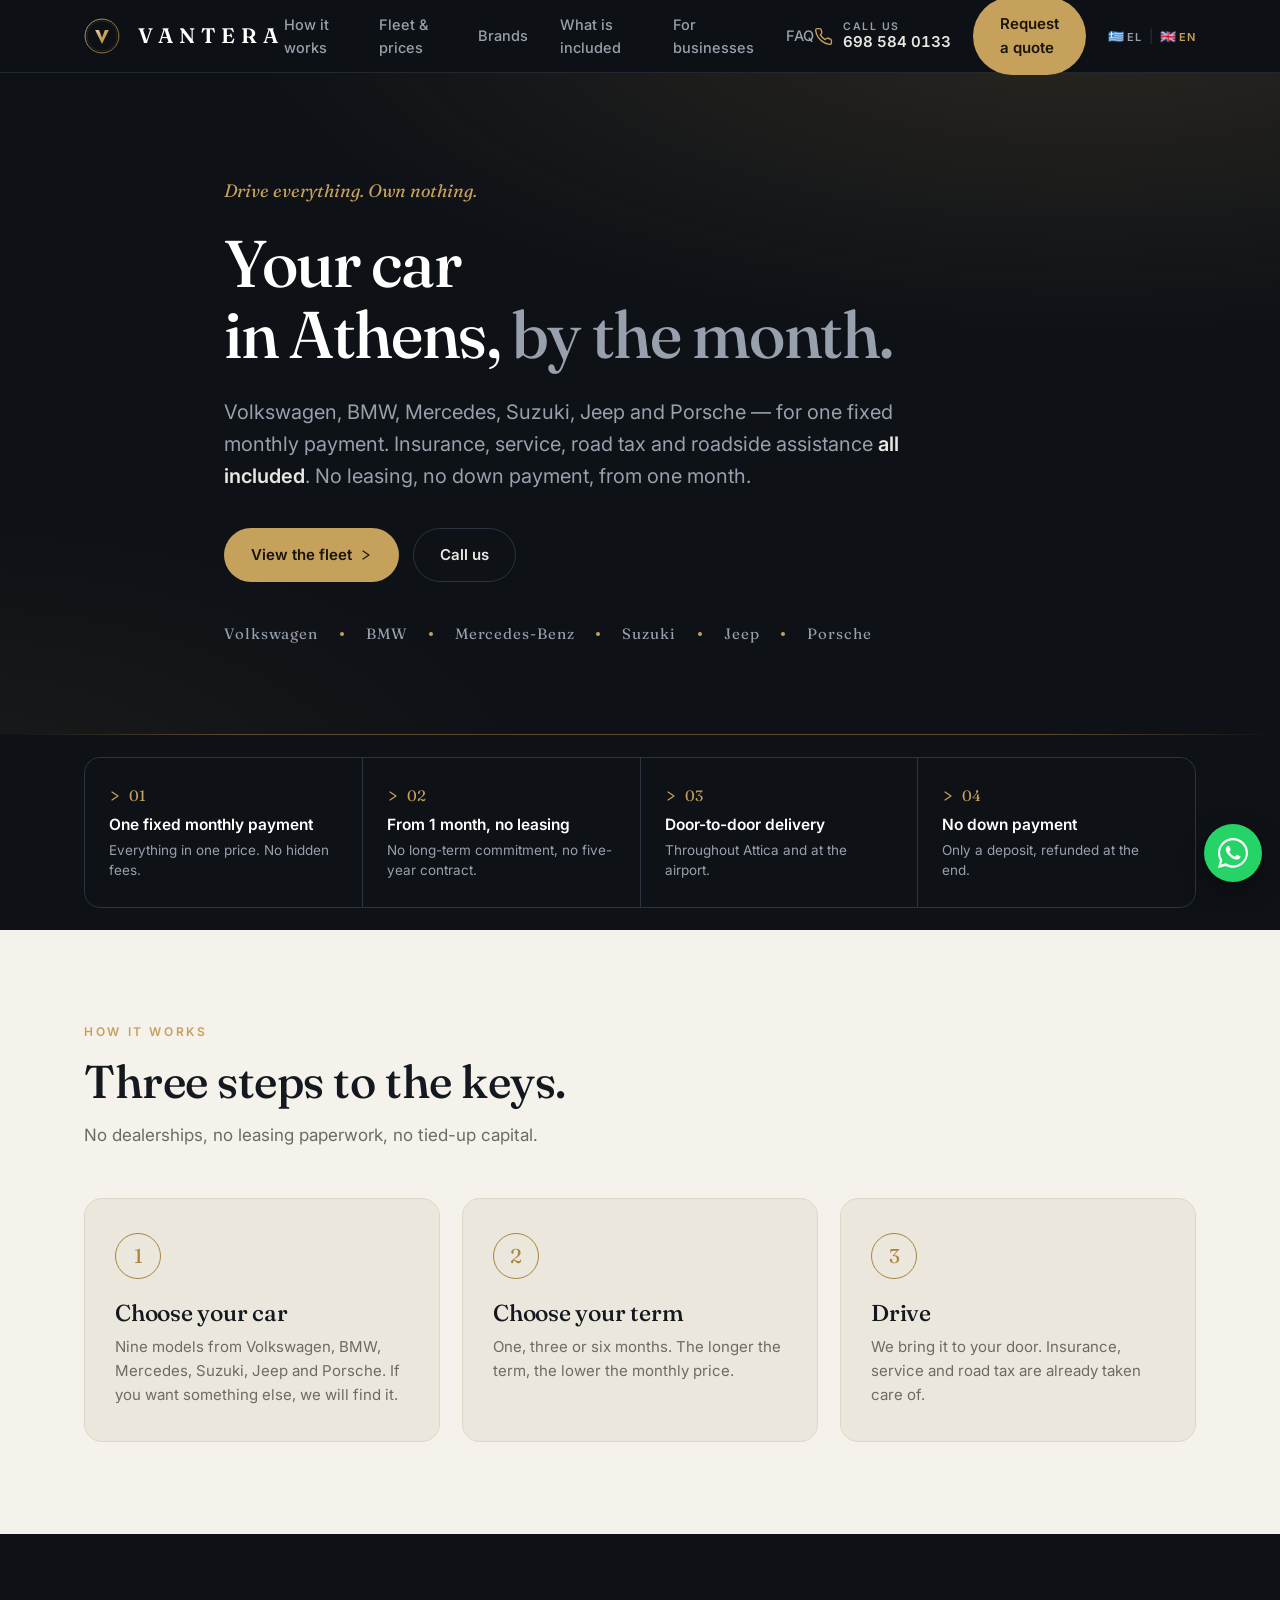
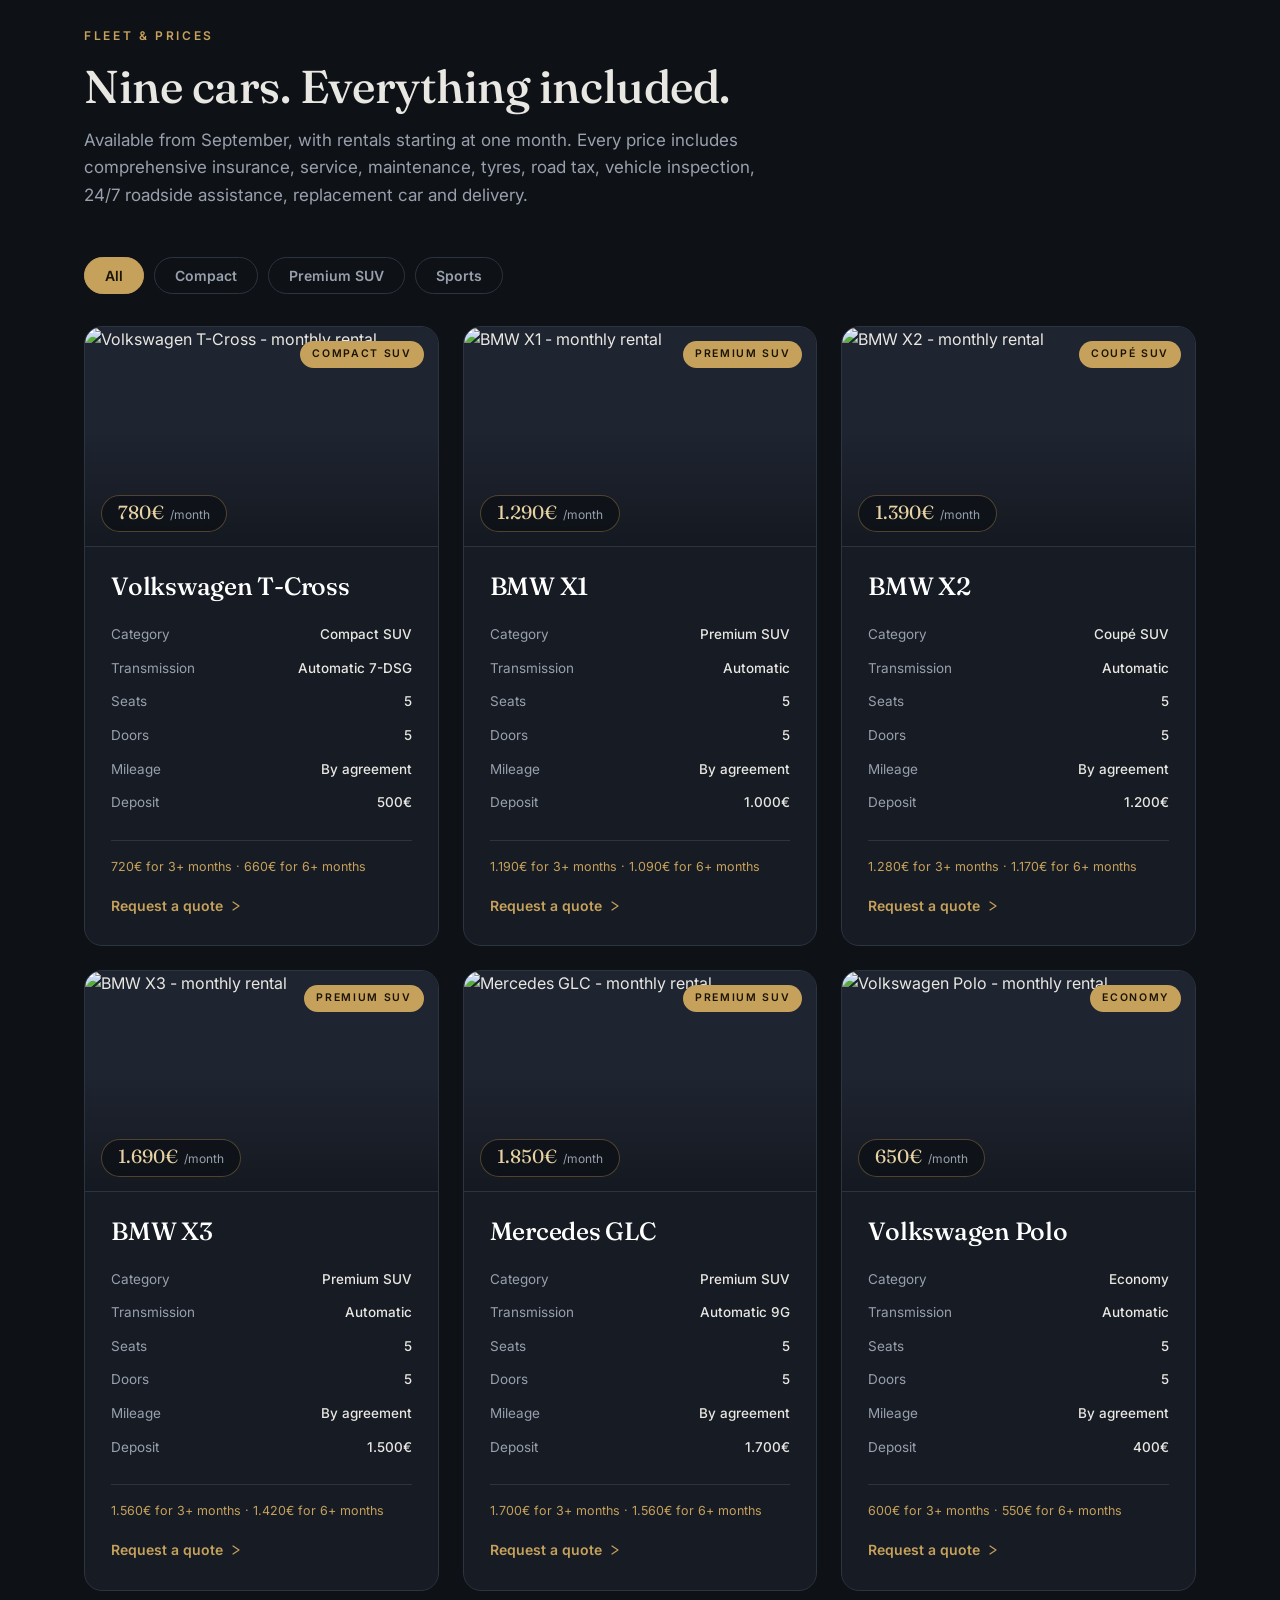
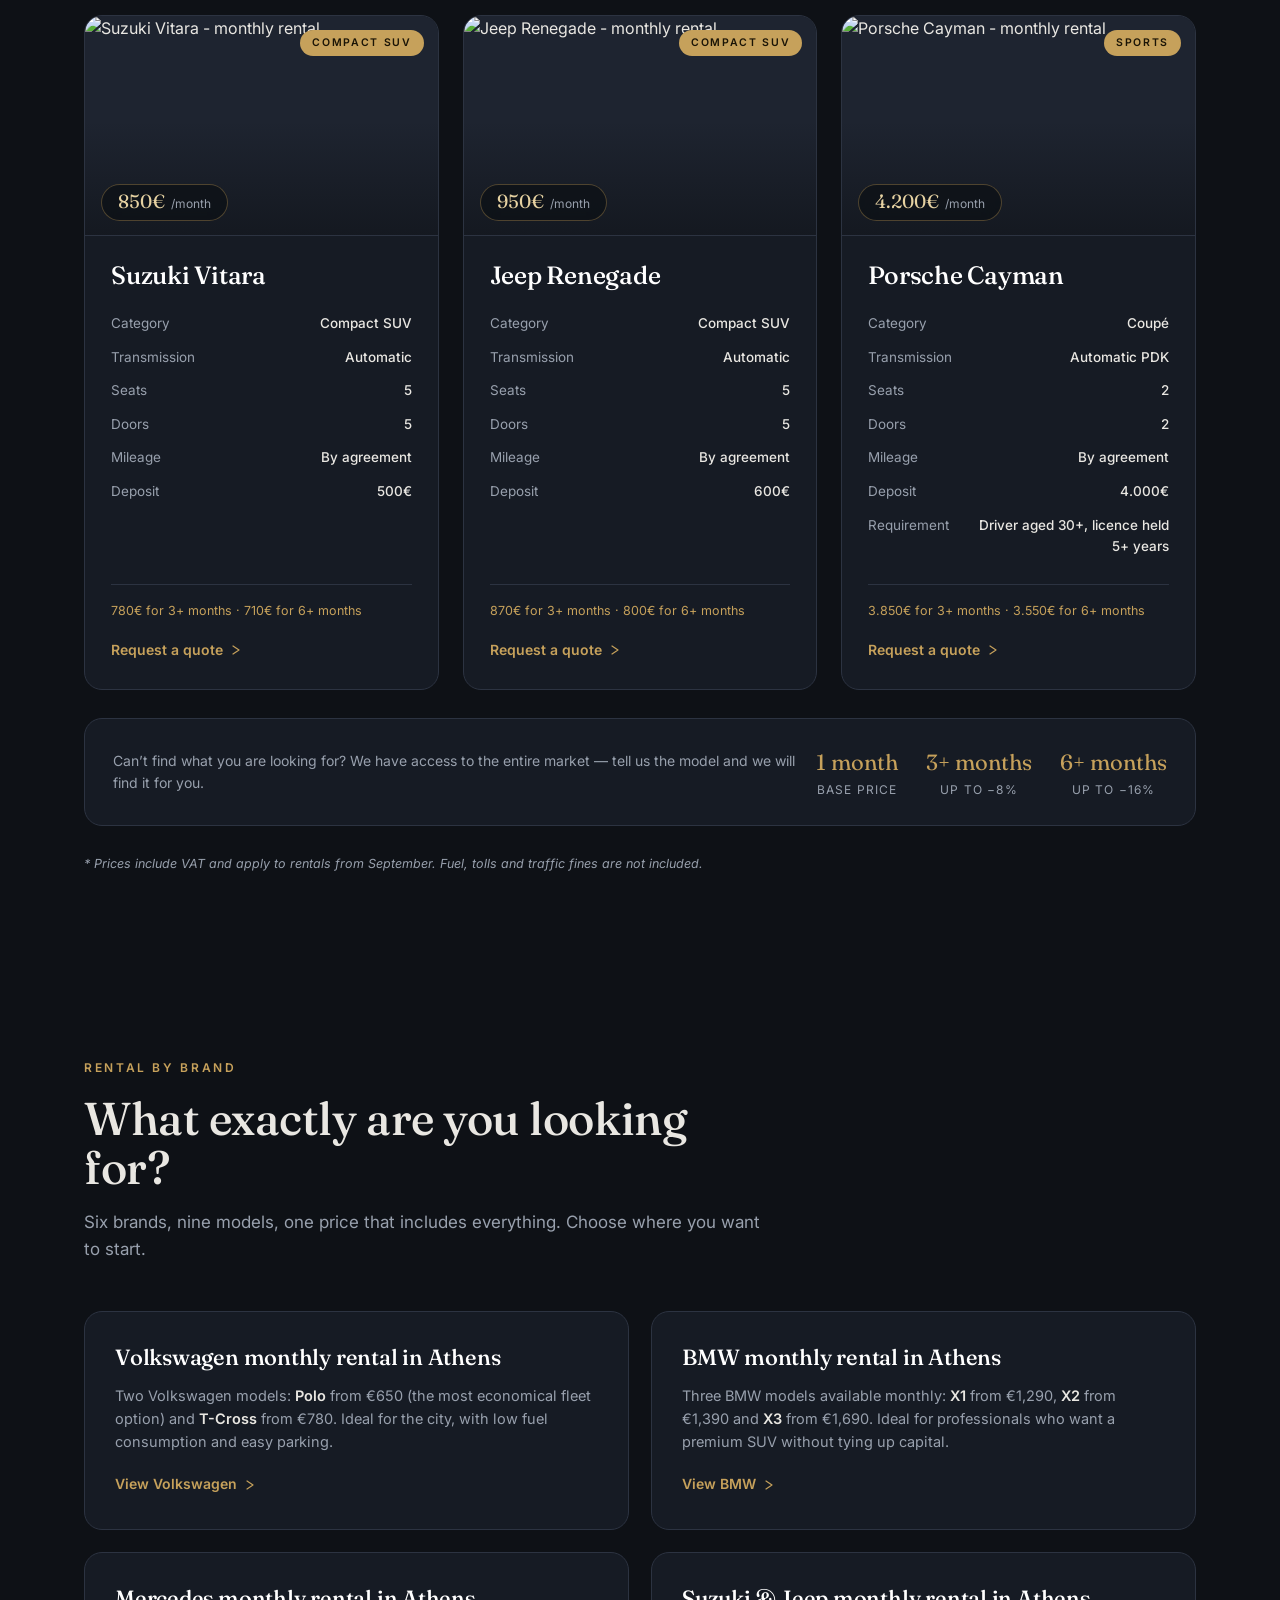
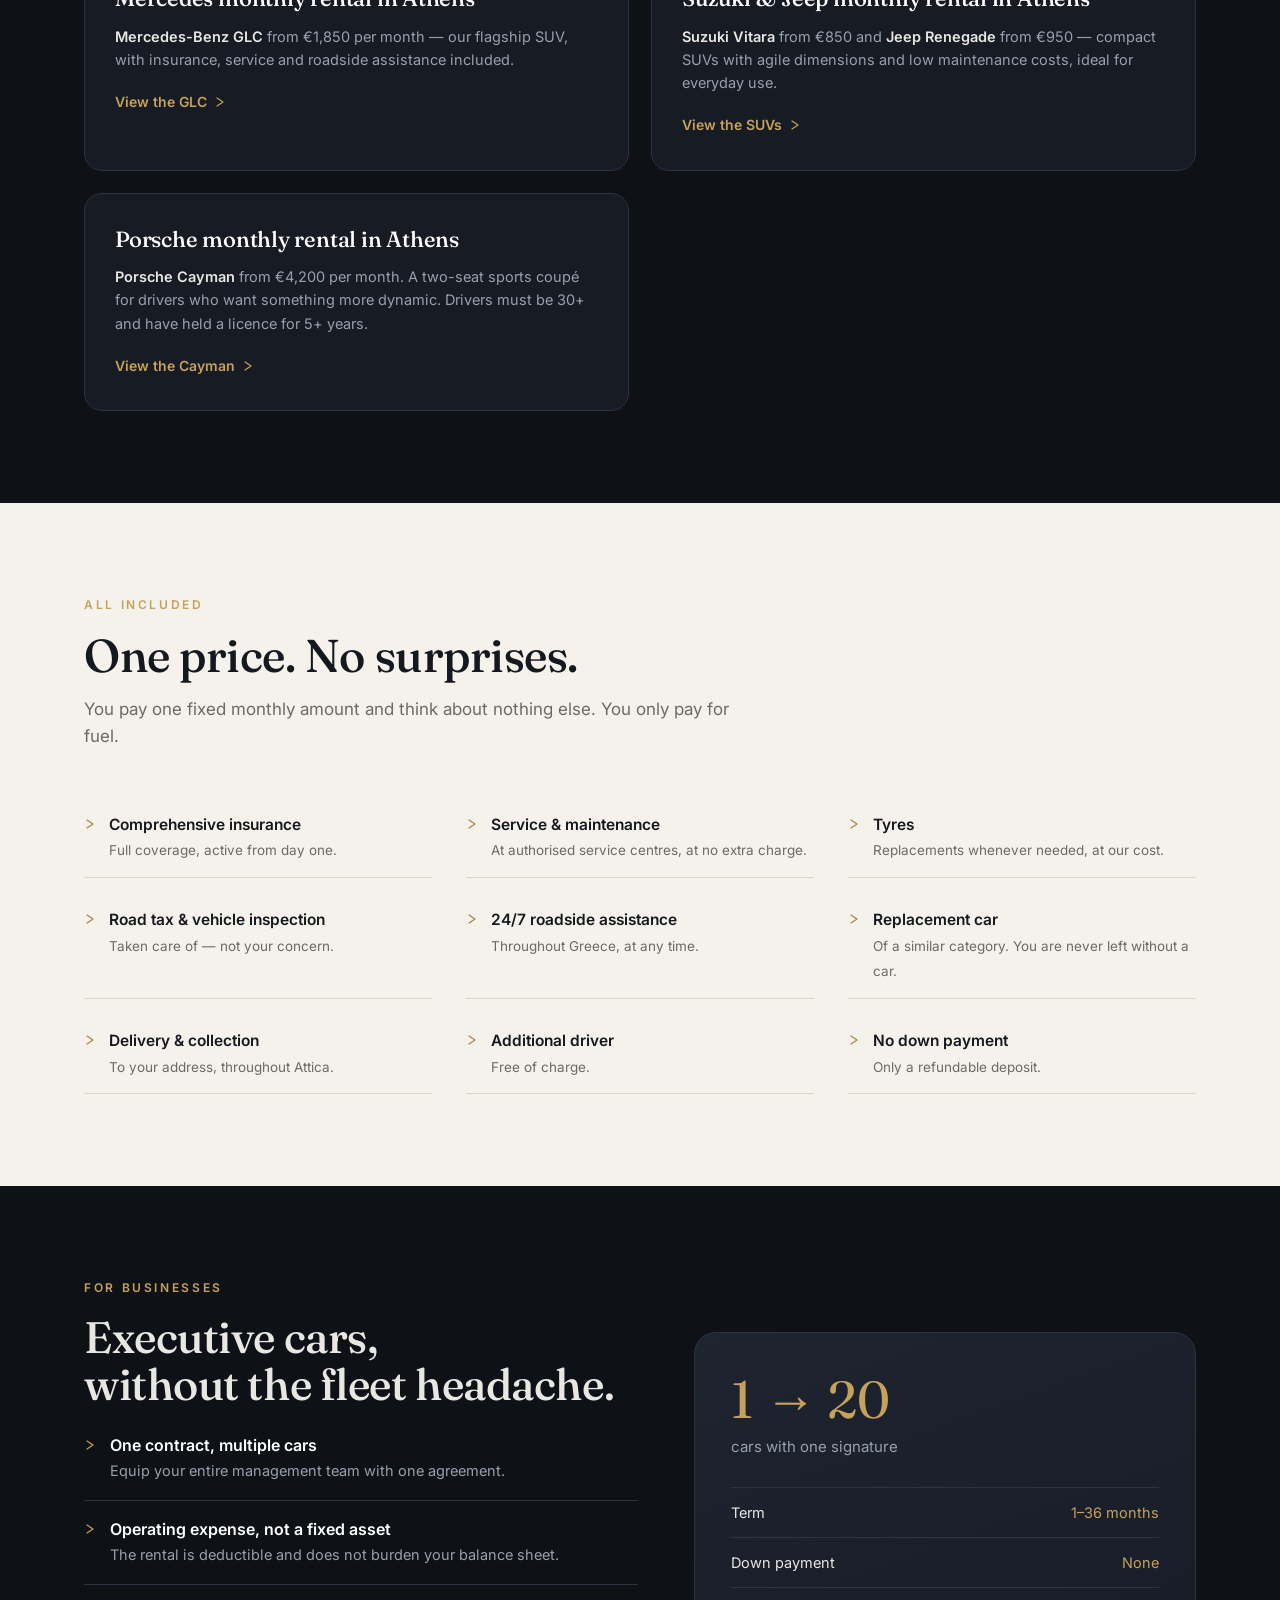
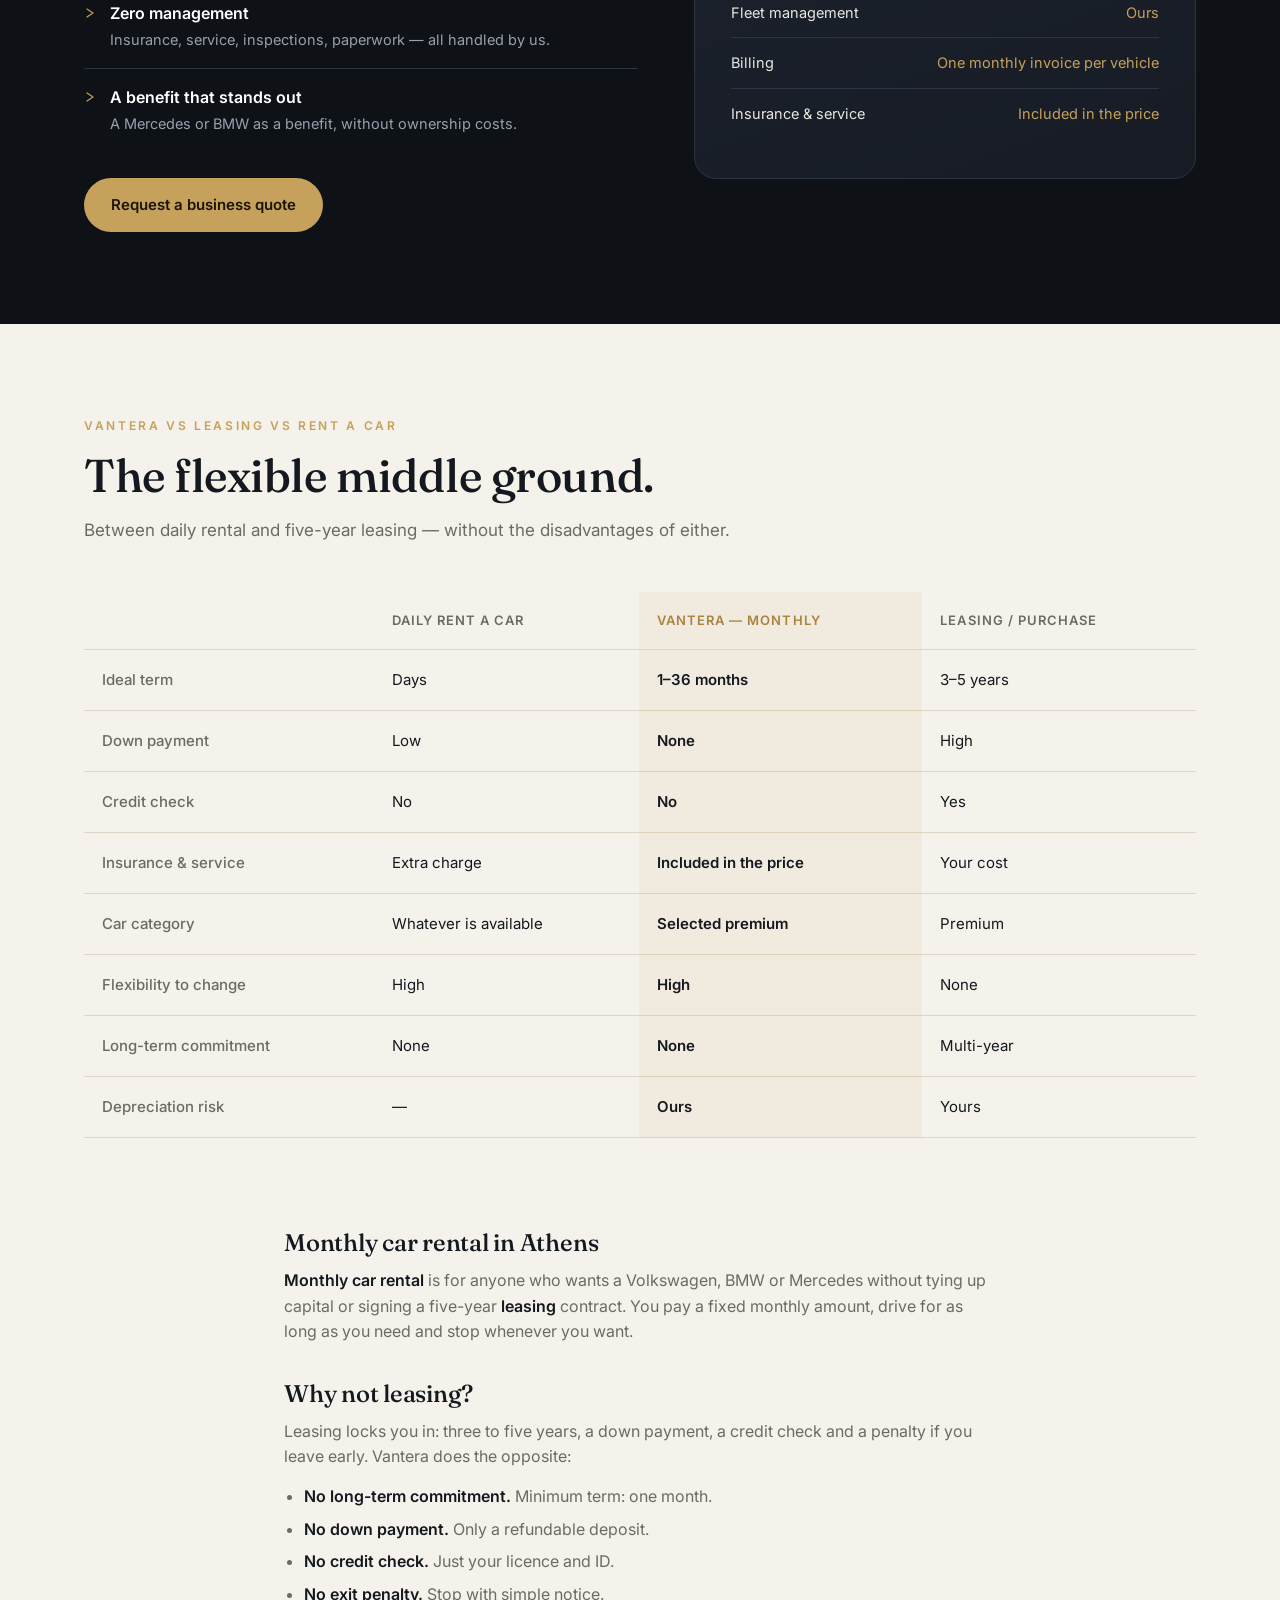
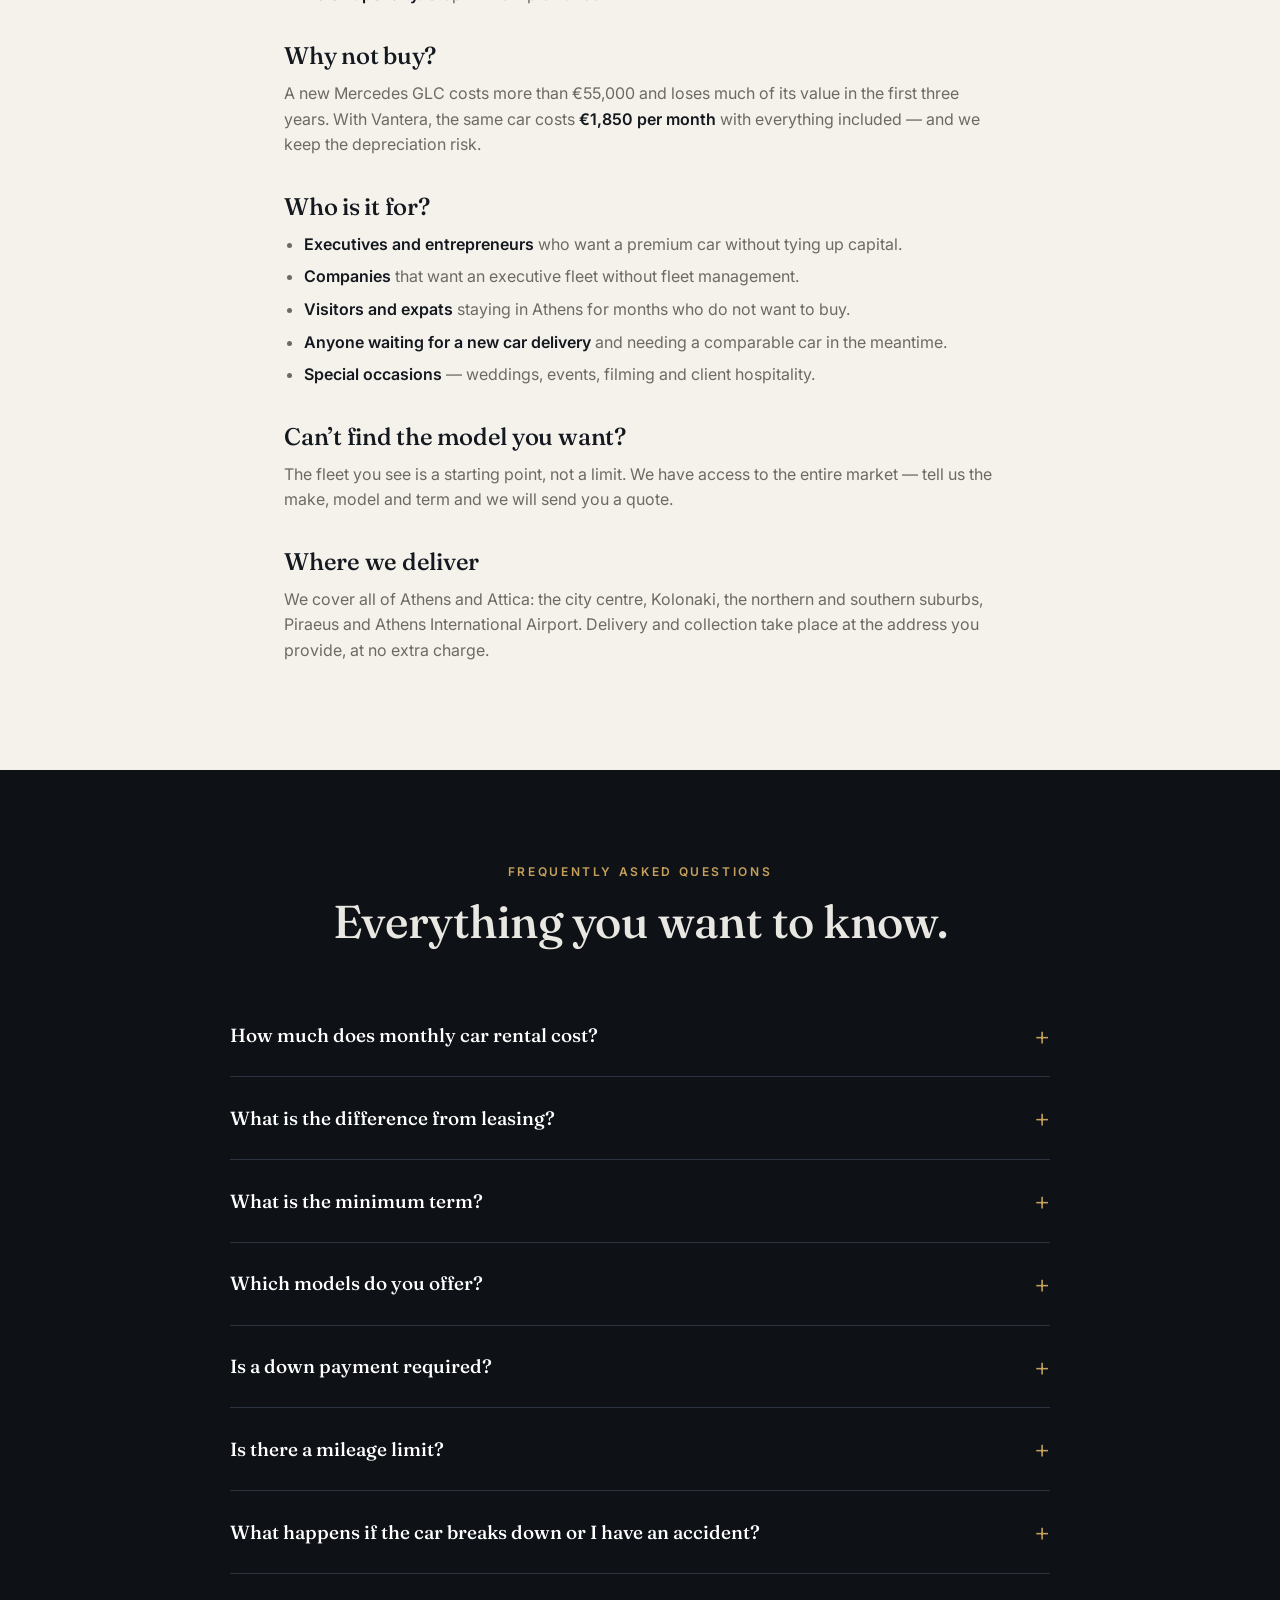
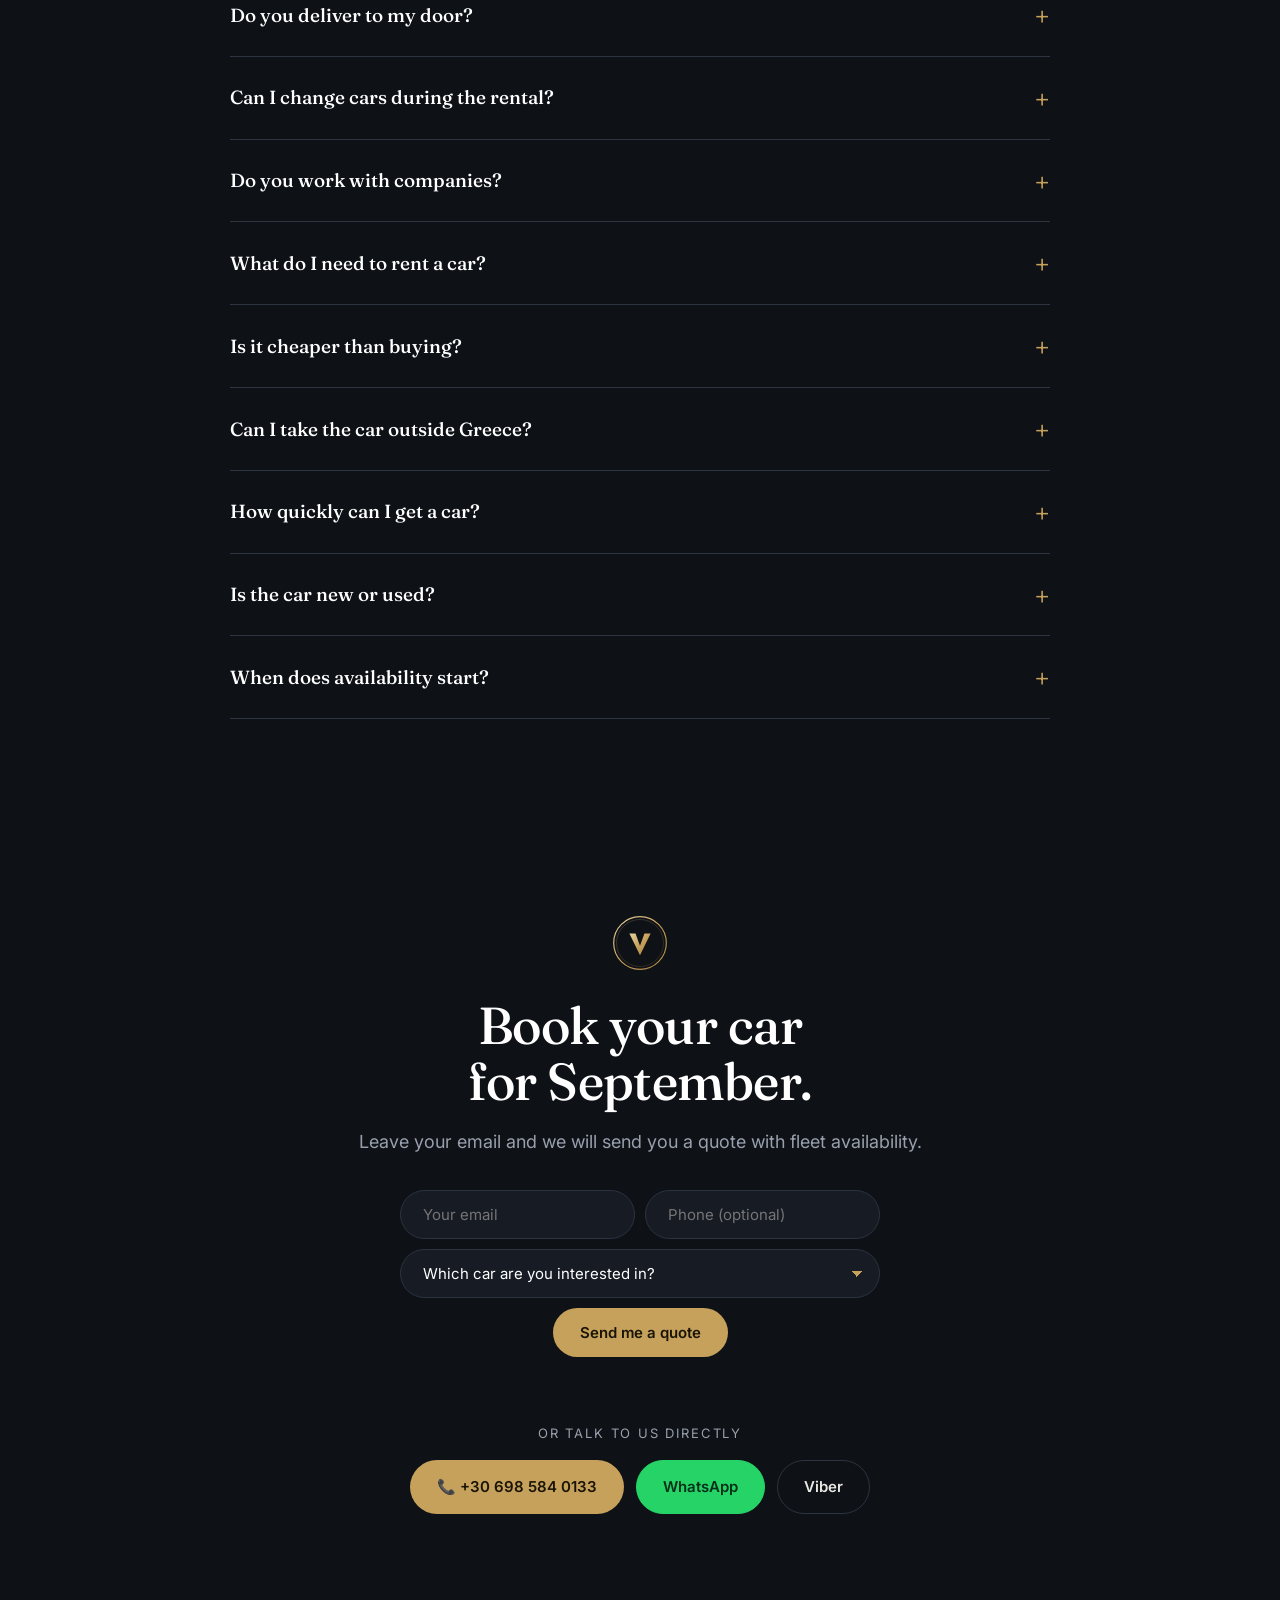
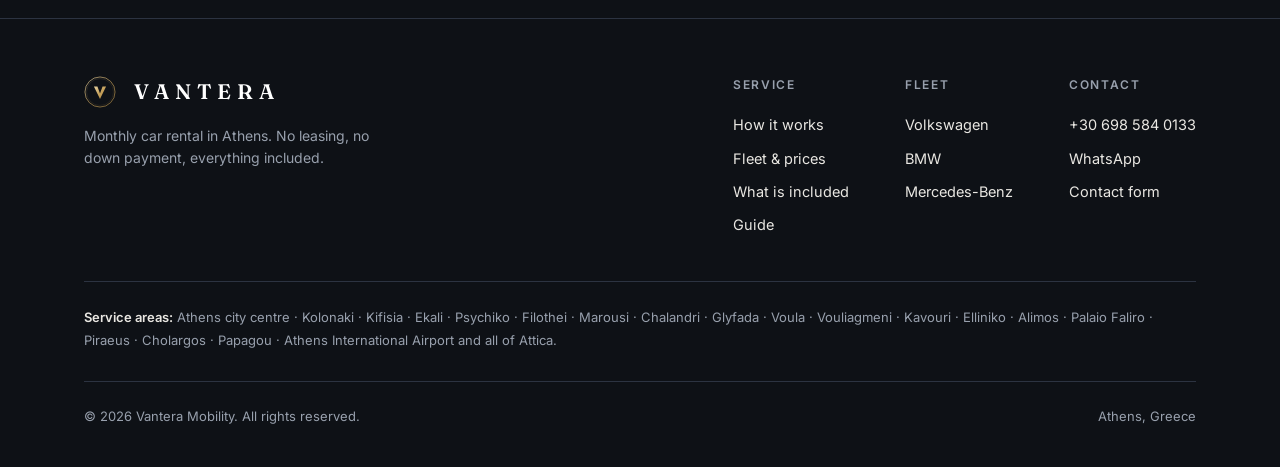
==== index-en.html @ 7c5d1a25 "Add files via upload" ====
<!DOCTYPE html>
<html lang="en">
<head>
<meta charset="UTF-8">
<meta name="viewport" content="width=device-width, initial-scale=1.0">
<title>Monthly Car Rental in Athens — No Leasing | Vantera</title>
<meta name="description" content="Monthly car rental in Athens. Volkswagen, BMW, Mercedes, Suzuki, Jeep and Porsche from €650. Insurance, service and roadside assistance included. No leasing, no down payment.">
<meta name="keywords" content="monthly car rental Athens, monthly BMW rental, Mercedes rental Athens, Volkswagen T-Cross rental, car rental Athens, car rental without leasing">
<meta name="robots" content="index, follow, max-image-preview:large, max-snippet:-1">
<meta name="theme-color" content="#0E1116">
<meta name="geo.region" content="GR-I">
<meta name="geo.placename" content="Athens">
<link rel="canonical" href="https://www.vantera.gr/">

<meta property="og:type" content="website">
<meta property="og:locale" content="en_US">
<meta property="og:site_name" content="Vantera">
<meta property="og:url" content="https://www.vantera.gr/index-en.html">
<meta property="og:title" content="Monthly Car Rental in Athens | Vantera">
<meta property="og:description" content="Volkswagen, BMW and Mercedes monthly rental in Athens. Insurance, service and roadside assistance included. No leasing.">
<meta property="og:image" content="https://www.vantera.gr/og-image.jpg">
<meta property="og:image:width" content="1200">
<meta property="og:image:height" content="630">
<meta property="og:image:alt" content="Vantera — monthly car rental in Athens">

<meta name="twitter:card" content="summary_large_image">
<meta name="twitter:title" content="Monthly Car Rental in Athens | Vantera">
<meta name="twitter:description" content="Monthly Volkswagen, BMW and Mercedes rental in Athens. Everything included. No leasing.">
<meta name="twitter:image" content="https://www.vantera.gr/og-image.jpg">

<link rel="preconnect" href="https://fonts.googleapis.com">
<link rel="preconnect" href="https://fonts.gstatic.com" crossorigin>
<link href="https://fonts.googleapis.com/css2?family=Fraunces:opsz,wght@9..144,400;9..144,500;9..144,600;9..144,700&family=Inter:wght@400;500;600;700&display=swap" rel="stylesheet">
<noscript><style>.reveal{opacity:1 !important;transform:none !important}</style></noscript>
<link rel="stylesheet" href="styles.css">

<script type="application/ld+json">
{
  "@context": "https://schema.org",
  "@type": "AutoRental",
  "@id": "https://www.vantera.gr/#business",
  "name": "Vantera",
  "url": "https://www.vantera.gr/",
  "description": "Monthly car rental in Athens. Volkswagen, BMW, Mercedes, Suzuki, Jeep and Porsche. Insurance, service, road tax, roadside assistance and delivery included. No leasing and no down payment.",
  "telephone": "+306985840133",
  "priceRange": "€€-€€€€",
  "image": "https://www.vantera.gr/og-image.jpg",
  "currenciesAccepted": "EUR",
  "paymentAccepted": "Debit card, credit card, bank transfer",
  "openingHoursSpecification": [{
    "@type": "OpeningHoursSpecification",
    "dayOfWeek": ["Monday","Tuesday","Wednesday","Thursday","Friday","Saturday","Sunday"],
    "opens": "08:00", "closes": "21:00"
  }],
  "areaServed": [
    { "@type": "City", "name": "Αθήνα" },
    { "@type": "City", "name": "Πειραιάς" },
    { "@type": "AdministrativeArea", "name": "Αττική" }
  ],
  "address": {
    "@type": "PostalAddress",
    "addressLocality": "Αθήνα",
    "addressRegion": "Αττική",
    "addressCountry": "GR"
  },
  "geo": { "@type": "GeoCoordinates", "latitude": 37.9838, "longitude": 23.7275 },
  "makesOffer": [
    {"@type":"Offer","name":"Volkswagen Polo — monthly rental","price":"650","priceCurrency":"EUR","availability":"https://schema.org/InStock","priceSpecification":{"@type":"UnitPriceSpecification","price":"650","priceCurrency":"EUR","unitCode":"MON","billingIncrement":1},"itemOffered":{"@type":"Car","name":"Volkswagen Polo","brand":{"@type":"Brand","name":"Volkswagen"},"vehicleTransmission":"Automatic","bodyType":"Hatchback"}},
    {"@type":"Offer","name":"Volkswagen T-Cross — monthly rental","price":"780","priceCurrency":"EUR","availability":"https://schema.org/InStock","priceSpecification":{"@type":"UnitPriceSpecification","price":"780","priceCurrency":"EUR","unitCode":"MON","billingIncrement":1},"itemOffered":{"@type":"Car","name":"Volkswagen T-Cross","brand":{"@type":"Brand","name":"Volkswagen"},"vehicleTransmission":"Automatic","bodyType":"SUV"}},
    {"@type":"Offer","name":"Suzuki Vitara — monthly rental","price":"850","priceCurrency":"EUR","availability":"https://schema.org/InStock","priceSpecification":{"@type":"UnitPriceSpecification","price":"850","priceCurrency":"EUR","unitCode":"MON","billingIncrement":1},"itemOffered":{"@type":"Car","name":"Suzuki Vitara","brand":{"@type":"Brand","name":"Suzuki"},"vehicleTransmission":"Automatic","bodyType":"SUV"}},
    {"@type":"Offer","name":"Jeep Renegade — monthly rental","price":"950","priceCurrency":"EUR","availability":"https://schema.org/InStock","priceSpecification":{"@type":"UnitPriceSpecification","price":"950","priceCurrency":"EUR","unitCode":"MON","billingIncrement":1},"itemOffered":{"@type":"Car","name":"Jeep Renegade","brand":{"@type":"Brand","name":"Jeep"},"vehicleTransmission":"Automatic","bodyType":"SUV"}},
    {"@type":"Offer","name":"BMW X1 — monthly rental","price":"1290","priceCurrency":"EUR","availability":"https://schema.org/InStock","priceSpecification":{"@type":"UnitPriceSpecification","price":"1290","priceCurrency":"EUR","unitCode":"MON","billingIncrement":1},"itemOffered":{"@type":"Car","name":"BMW X1","brand":{"@type":"Brand","name":"BMW"},"vehicleTransmission":"Automatic","bodyType":"SUV"}},
    {"@type":"Offer","name":"BMW X2 — monthly rental","price":"1390","priceCurrency":"EUR","availability":"https://schema.org/InStock","priceSpecification":{"@type":"UnitPriceSpecification","price":"1390","priceCurrency":"EUR","unitCode":"MON","billingIncrement":1},"itemOffered":{"@type":"Car","name":"BMW X2","brand":{"@type":"Brand","name":"BMW"},"vehicleTransmission":"Automatic","bodyType":"SUV"}},
    {"@type":"Offer","name":"BMW X3 — monthly rental","price":"1690","priceCurrency":"EUR","availability":"https://schema.org/InStock","priceSpecification":{"@type":"UnitPriceSpecification","price":"1690","priceCurrency":"EUR","unitCode":"MON","billingIncrement":1},"itemOffered":{"@type":"Car","name":"BMW X3","brand":{"@type":"Brand","name":"BMW"},"vehicleTransmission":"Automatic","bodyType":"SUV"}},
    {"@type":"Offer","name":"Mercedes-Benz GLC — monthly rental","price":"1850","priceCurrency":"EUR","availability":"https://schema.org/InStock","priceSpecification":{"@type":"UnitPriceSpecification","price":"1850","priceCurrency":"EUR","unitCode":"MON","billingIncrement":1},"itemOffered":{"@type":"Car","name":"Mercedes-Benz GLC","brand":{"@type":"Brand","name":"Mercedes-Benz"},"vehicleTransmission":"Automatic","bodyType":"SUV"}},
    {"@type":"Offer","name":"Porsche Cayman — monthly rental","price":"4200","priceCurrency":"EUR","availability":"https://schema.org/InStock","priceSpecification":{"@type":"UnitPriceSpecification","price":"4200","priceCurrency":"EUR","unitCode":"MON","billingIncrement":1},"itemOffered":{"@type":"Car","name":"Porsche Cayman","brand":{"@type":"Brand","name":"Porsche"},"vehicleTransmission":"Automatic PDK","bodyType":"Coupe"}}
  ]
}
</script>

<script type="application/ld+json">
{
  "@context": "https://schema.org",
  "@type": "FAQPage",
  "mainEntity": [
    {"@type":"Question","name":"How much does monthly car rental in Athens cost?","acceptedAnswer":{"@type":"Answer","text":"From €650 per month for a Volkswagen Polo up to €4,200 for a Porsche Cayman. The price includes comprehensive insurance, service, maintenance, tyres, road tax, vehicle inspection, 24/7 roadside assistance, a replacement car and delivery to your door. You only pay for fuel."}},
    {"@type":"Question","name":"What is the difference from leasing?","acceptedAnswer":{"@type":"Answer","text":"Leasing locks you in for 3 to 5 years, requires a down payment and a credit check. We offer monthly rental from one month, with no down payment and no long-term contract. Stop whenever you want with simple notice."}},
    {"@type":"Question","name":"What is the minimum term?","acceptedAnswer":{"@type":"Answer","text":"One month. We do not offer daily or weekly rentals. The longer the term, the lower the monthly price — with separate rates for 3+ and 6+ months."}},
    {"@type":"Question","name":"Which models do you offer?","acceptedAnswer":{"@type":"Answer","text":"Volkswagen Polo and T-Cross, BMW X1, X2 and X3, Mercedes-Benz GLC, Suzuki Vitara, Jeep Renegade and Porsche Cayman. If you are looking for something specific that you do not see, we will find it."}},
    {"@type":"Question","name":"Is a down payment required?","acceptedAnswer":{"@type":"Answer","text":"Down payment δεν υπάρχει. Χρειάζεται μόνο εγγύηση, που ξεκινά από 1.000€ και επιστρέφεται στο τέλος της μίσθωσης."}},
    {"@type":"Question","name":"Is there a mileage limit?","acceptedAnswer":{"@type":"Answer","text":"Τα χιλιόμετρα συμφωνούνται μαζί με το πακέτο, ανάλογα με τη χρήση σου. Δεν σου επιβάλλουμε ένα τυποποιημένο όριο."}},
    {"@type":"Question","name":"What happens if the car breaks down or I have an accident?","acceptedAnswer":{"@type":"Answer","text":"Καλείς την οδική βοήθεια 24/7 και το αναλαμβάνουμε εμείς. Σου δίνουμε αυτοκίνητο αντικατάστασης αντίστοιχης κατηγορίας ώστε να μη μείνεις ακίνητος."}},
    {"@type":"Question","name":"Do you deliver to my door?","acceptedAnswer":{"@type":"Answer","text":"Yes, σε όλη την Αθήνα και την Αττική, καθώς και στο αεροδρόμιο Ελ. Βενιζέλος, χωρίς επιπλέον χρέωση."}},
    {"@type":"Question","name":"Do you work with companies?","acceptedAnswer":{"@type":"Answer","text":"Yes. Εξοπλίζουμε στελέχη με ένα συμβόλαιο και μηδενική διαχείριση fleet. Το μίσθωμα εκπίπτει ως λειτουργικό έξοδο και δεν επιβαρύνει τον ισολογισμό σου με πάγιο."}},
    {"@type":"Question","name":"What do I need to rent a car?","acceptedAnswer":{"@type":"Answer","text":"A valid driving licence, ID card or passport, and the deposit. The minimum driver age is 23, with a licence held for at least two years. For the Porsche Cayman, drivers must be 30+ and have held a licence for at least five years."}},
    {"@type":"Question","name":"Είναι φθηνότερο από το να αγοράσω αυτοκίνητο;","acceptedAnswer":{"@type":"Answer","text":"Εξαρτάται από τον χρόνο. Πάνω από 4-5 χρόνια η αγορά συνήθως βγαίνει φθηνότερη. Κάτω από αυτό, η μηνιαία ενοικίαση σχεδόν πάντα κερδίζει, γιατί η απόσβεση των πρώτων ετών είναι το μεγαλύτερο κόστος ενός premium αυτοκινήτου και το αναλαμβάνουμε εμείς. Επίσης δεν δεσμεύεις κεφάλαιο."}},
    {"@type":"Question","name":"Πόσο γρήγορα μπορώ να πάρω το αυτοκίνητο;","acceptedAnswer":{"@type":"Answer","text":"Αν το μοντέλο είναι διαθέσιμο, συνήθως εντός 48 ωρών από την υπογραφή. Για συγκεκριμένο μοντέλο ή χρώμα εκτός fleet, 7 έως 10 ημέρες."}},
    {"@type":"Question","name":"Μπορώ να ταξιδέψω εκτός Ελλάδας με το αυτοκίνητο;","acceptedAnswer":{"@type":"Answer","text":"Yes, με προηγούμενη έγγραφη συμφωνία. Χρειάζεται πράσινη κάρτα και ενημέρωση του ασφαλιστηρίου συμβολαίου."}}
  ]
}
</script>
</head>
<body>

<svg width="0" height="0" style="position:absolute" aria-hidden="true">
<defs>
<linearGradient id="bg" x1="0" y1="0" x2="0" y2="1"><stop offset="0" stop-color="#242C39"/><stop offset="1" stop-color="#11151D"/></linearGradient>
<radialGradient id="glow" cx="50%" cy="14%" r="72%"><stop offset="0" stop-color="#C6A15B" stop-opacity=".24"/><stop offset="1" stop-color="#C6A15B" stop-opacity="0"/></radialGradient>
<linearGradient id="body" x1="0" y1="0" x2="0" y2="1"><stop offset="0" stop-color="#404A58"/><stop offset=".45" stop-color="#252E3A"/><stop offset="1" stop-color="#141A23"/></linearGradient>
<linearGradient id="glass" x1="0" y1="0" x2="0" y2="1"><stop offset="0" stop-color="#A7BACE" stop-opacity=".6"/><stop offset="1" stop-color="#465364" stop-opacity=".3"/></linearGradient>
<linearGradient id="rim" x1="0" y1="0" x2="1" y2="1"><stop offset="0" stop-color="#E6D2A2"/><stop offset="1" stop-color="#A8843F"/></linearGradient>
<linearGradient id="shine" x1="0" y1="0" x2="1" y2="0"><stop offset="0" stop-color="#C6A15B" stop-opacity="0"/><stop offset=".5" stop-color="#E6D2A2" stop-opacity=".85"/><stop offset="1" stop-color="#C6A15B" stop-opacity="0"/></linearGradient>
</defs>
<symbol id="art-sedan" viewBox="0 0 480 300"><rect width="480" height="300" fill="url(#bg)"/><rect width="480" height="300" fill="url(#glow)"/><ellipse cx="240" cy="240" rx="180" ry="12" fill="#000" opacity=".45"/><g transform="translate(42,52)"><path d="M6,116 C6,102 14,96 30,93 L66,88 C84,70 106,56 140,52 L234,50 C268,52 290,64 310,86 L354,93 C378,97 388,104 388,116 L388,126 C388,132 384,135 378,135 L16,135 C10,135 6,132 6,126 Z" fill="url(#body)" stroke="url(#rim)" stroke-width="1.7" stroke-linejoin="round"/><path d="M148,58 L228,56 C254,58 270,68 286,84 L148,86 Z" fill="url(#glass)"/><path d="M140,59 L138,86 L96,86 C108,72 122,64 140,59 Z" fill="url(#glass)"/><path d="M6,116 L388,116" stroke="url(#rim)" stroke-width=".8" opacity=".3"/><path d="M30,110 L54,110" stroke="#E6D2A2" stroke-width="2.6" stroke-linecap="round" opacity=".9"/><path d="M362,110 L378,110" stroke="#C0574A" stroke-width="2.6" stroke-linecap="round" opacity=".85"/><rect x="12" y="128" width="364" height="4" fill="#0B0E13" opacity=".6"/><path d="M64,135 A32,32 0 0 1 128,135 Z" fill="#0B0E13"/><path d="M64,135 A32,32 0 0 1 128,135" fill="none" stroke="url(#rim)" stroke-width="1.3" opacity=".55"/><path d="M274,135 A32,32 0 0 1 338,135 Z" fill="#0B0E13"/><path d="M274,135 A32,32 0 0 1 338,135" fill="none" stroke="url(#rim)" stroke-width="1.3" opacity=".55"/><circle cx="96" cy="135" r="26" fill="#0A0D12"/><circle cx="96" cy="135" r="24" fill="none" stroke="url(#rim)" stroke-width="1.5" opacity=".9"/><line x1="96" y1="135" x2="118.0" y2="135.0" stroke="url(#rim)" stroke-width="1" opacity=".4"/><line x1="96" y1="135" x2="113.8" y2="147.9" stroke="url(#rim)" stroke-width="1" opacity=".4"/><line x1="96" y1="135" x2="102.8" y2="155.9" stroke="url(#rim)" stroke-width="1" opacity=".4"/><line x1="96" y1="135" x2="89.2" y2="155.9" stroke="url(#rim)" stroke-width="1" opacity=".4"/><line x1="96" y1="135" x2="78.2" y2="147.9" stroke="url(#rim)" stroke-width="1" opacity=".4"/><line x1="96" y1="135" x2="74.0" y2="135.0" stroke="url(#rim)" stroke-width="1" opacity=".4"/><line x1="96" y1="135" x2="78.2" y2="122.1" stroke="url(#rim)" stroke-width="1" opacity=".4"/><line x1="96" y1="135" x2="89.2" y2="114.1" stroke="url(#rim)" stroke-width="1" opacity=".4"/><line x1="96" y1="135" x2="102.8" y2="114.1" stroke="url(#rim)" stroke-width="1" opacity=".4"/><line x1="96" y1="135" x2="113.8" y2="122.1" stroke="url(#rim)" stroke-width="1" opacity=".4"/><circle cx="96" cy="135" r="10.9" fill="#151A22" stroke="url(#rim)" stroke-width="1" opacity=".8"/><circle cx="96" cy="135" r="2.4" fill="#C6A15B"/><circle cx="306" cy="135" r="26" fill="#0A0D12"/><circle cx="306" cy="135" r="24" fill="none" stroke="url(#rim)" stroke-width="1.5" opacity=".9"/><line x1="306" y1="135" x2="328.0" y2="135.0" stroke="url(#rim)" stroke-width="1" opacity=".4"/><line x1="306" y1="135" x2="323.8" y2="147.9" stroke="url(#rim)" stroke-width="1" opacity=".4"/><line x1="306" y1="135" x2="312.8" y2="155.9" stroke="url(#rim)" stroke-width="1" opacity=".4"/><line x1="306" y1="135" x2="299.2" y2="155.9" stroke="url(#rim)" stroke-width="1" opacity=".4"/><line x1="306" y1="135" x2="288.2" y2="147.9" stroke="url(#rim)" stroke-width="1" opacity=".4"/><line x1="306" y1="135" x2="284.0" y2="135.0" stroke="url(#rim)" stroke-width="1" opacity=".4"/><line x1="306" y1="135" x2="288.2" y2="122.1" stroke="url(#rim)" stroke-width="1" opacity=".4"/><line x1="306" y1="135" x2="299.2" y2="114.1" stroke="url(#rim)" stroke-width="1" opacity=".4"/><line x1="306" y1="135" x2="312.8" y2="114.1" stroke="url(#rim)" stroke-width="1" opacity=".4"/><line x1="306" y1="135" x2="323.8" y2="122.1" stroke="url(#rim)" stroke-width="1" opacity=".4"/><circle cx="306" cy="135" r="10.9" fill="#151A22" stroke="url(#rim)" stroke-width="1" opacity=".8"/><circle cx="306" cy="135" r="2.4" fill="#C6A15B"/></g><rect x="0" y="239" width="480" height="1" fill="url(#shine)" opacity=".55"/></symbol>
<symbol id="art-suv" viewBox="0 0 480 300"><rect width="480" height="300" fill="url(#bg)"/><rect width="480" height="300" fill="url(#glow)"/><ellipse cx="240" cy="240" rx="180" ry="12" fill="#000" opacity=".45"/><g transform="translate(42,52)"><path d="M6,106 C6,92 14,86 30,83 L62,78 C80,58 102,46 134,42 L244,40 C282,42 304,56 322,80 L358,85 C382,89 390,96 390,108 L390,126 C390,132 386,135 380,135 L16,135 C10,135 6,132 6,126 Z" fill="url(#body)" stroke="url(#rim)" stroke-width="1.7" stroke-linejoin="round"/><path d="M144,48 L240,46 C266,48 284,58 300,78 L144,80 Z" fill="url(#glass)"/><path d="M134,49 L132,80 L90,80 C102,64 114,54 134,49 Z" fill="url(#glass)"/><path d="M6,108 L390,108" stroke="url(#rim)" stroke-width=".8" opacity=".3"/><path d="M30,100 L56,100" stroke="#E6D2A2" stroke-width="2.8" stroke-linecap="round" opacity=".9"/><path d="M364,100 L380,100" stroke="#C0574A" stroke-width="2.8" stroke-linecap="round" opacity=".85"/><rect x="12" y="124" width="364" height="4" fill="#0B0E13" opacity=".6"/><path d="M57,135 A37,37 0 0 1 131,135 Z" fill="#0B0E13"/><path d="M57,135 A37,37 0 0 1 131,135" fill="none" stroke="url(#rim)" stroke-width="1.3" opacity=".55"/><path d="M269,135 A37,37 0 0 1 343,135 Z" fill="#0B0E13"/><path d="M269,135 A37,37 0 0 1 343,135" fill="none" stroke="url(#rim)" stroke-width="1.3" opacity=".55"/><circle cx="94" cy="135" r="31" fill="#0A0D12"/><circle cx="94" cy="135" r="29" fill="none" stroke="url(#rim)" stroke-width="1.5" opacity=".9"/><line x1="94" y1="135" x2="121.0" y2="135.0" stroke="url(#rim)" stroke-width="1" opacity=".4"/><line x1="94" y1="135" x2="115.8" y2="150.9" stroke="url(#rim)" stroke-width="1" opacity=".4"/><line x1="94" y1="135" x2="102.3" y2="160.7" stroke="url(#rim)" stroke-width="1" opacity=".4"/><line x1="94" y1="135" x2="85.7" y2="160.7" stroke="url(#rim)" stroke-width="1" opacity=".4"/><line x1="94" y1="135" x2="72.2" y2="150.9" stroke="url(#rim)" stroke-width="1" opacity=".4"/><line x1="94" y1="135" x2="67.0" y2="135.0" stroke="url(#rim)" stroke-width="1" opacity=".4"/><line x1="94" y1="135" x2="72.2" y2="119.1" stroke="url(#rim)" stroke-width="1" opacity=".4"/><line x1="94" y1="135" x2="85.7" y2="109.3" stroke="url(#rim)" stroke-width="1" opacity=".4"/><line x1="94" y1="135" x2="102.3" y2="109.3" stroke="url(#rim)" stroke-width="1" opacity=".4"/><line x1="94" y1="135" x2="115.8" y2="119.1" stroke="url(#rim)" stroke-width="1" opacity=".4"/><circle cx="94" cy="135" r="13.0" fill="#151A22" stroke="url(#rim)" stroke-width="1" opacity=".8"/><circle cx="94" cy="135" r="2.4" fill="#C6A15B"/><circle cx="306" cy="135" r="31" fill="#0A0D12"/><circle cx="306" cy="135" r="29" fill="none" stroke="url(#rim)" stroke-width="1.5" opacity=".9"/><line x1="306" y1="135" x2="333.0" y2="135.0" stroke="url(#rim)" stroke-width="1" opacity=".4"/><line x1="306" y1="135" x2="327.8" y2="150.9" stroke="url(#rim)" stroke-width="1" opacity=".4"/><line x1="306" y1="135" x2="314.3" y2="160.7" stroke="url(#rim)" stroke-width="1" opacity=".4"/><line x1="306" y1="135" x2="297.7" y2="160.7" stroke="url(#rim)" stroke-width="1" opacity=".4"/><line x1="306" y1="135" x2="284.2" y2="150.9" stroke="url(#rim)" stroke-width="1" opacity=".4"/><line x1="306" y1="135" x2="279.0" y2="135.0" stroke="url(#rim)" stroke-width="1" opacity=".4"/><line x1="306" y1="135" x2="284.2" y2="119.1" stroke="url(#rim)" stroke-width="1" opacity=".4"/><line x1="306" y1="135" x2="297.7" y2="109.3" stroke="url(#rim)" stroke-width="1" opacity=".4"/><line x1="306" y1="135" x2="314.3" y2="109.3" stroke="url(#rim)" stroke-width="1" opacity=".4"/><line x1="306" y1="135" x2="327.8" y2="119.1" stroke="url(#rim)" stroke-width="1" opacity=".4"/><circle cx="306" cy="135" r="13.0" fill="#151A22" stroke="url(#rim)" stroke-width="1" opacity=".8"/><circle cx="306" cy="135" r="2.4" fill="#C6A15B"/></g><rect x="0" y="239" width="480" height="1" fill="url(#shine)" opacity=".55"/></symbol>
<symbol id="art-csuv" viewBox="0 0 480 300"><rect width="480" height="300" fill="url(#bg)"/><rect width="480" height="300" fill="url(#glow)"/><ellipse cx="240" cy="240" rx="180" ry="12" fill="#000" opacity=".45"/><g transform="translate(42,52)"><path d="M6,110 C6,96 14,90 30,87 L62,82 C80,62 102,50 136,46 L226,44 C262,48 290,66 318,88 L356,92 C380,96 390,102 390,114 L390,128 C390,134 386,137 380,137 L16,137 C10,137 6,134 6,128 Z" fill="url(#body)" stroke="url(#rim)" stroke-width="1.7" stroke-linejoin="round"/><path d="M146,52 L222,50 C250,54 274,68 294,86 L146,84 Z" fill="url(#glass)"/><path d="M136,53 L134,84 L92,84 C104,68 116,58 136,53 Z" fill="url(#glass)"/><path d="M6,112 L390,112" stroke="url(#rim)" stroke-width=".8" opacity=".3"/><path d="M30,104 L56,104" stroke="#E6D2A2" stroke-width="2.7" stroke-linecap="round" opacity=".9"/><path d="M364,104 L380,104" stroke="#C0574A" stroke-width="2.7" stroke-linecap="round" opacity=".85"/><rect x="12" y="126" width="364" height="4" fill="#0B0E13" opacity=".6"/><path d="M59,137 A35,35 0 0 1 129,137 Z" fill="#0B0E13"/><path d="M59,137 A35,35 0 0 1 129,137" fill="none" stroke="url(#rim)" stroke-width="1.3" opacity=".55"/><path d="M273,137 A35,35 0 0 1 343,137 Z" fill="#0B0E13"/><path d="M273,137 A35,35 0 0 1 343,137" fill="none" stroke="url(#rim)" stroke-width="1.3" opacity=".55"/><circle cx="94" cy="137" r="29" fill="#0A0D12"/><circle cx="94" cy="137" r="27" fill="none" stroke="url(#rim)" stroke-width="1.5" opacity=".9"/><line x1="94" y1="137" x2="119.0" y2="137.0" stroke="url(#rim)" stroke-width="1" opacity=".4"/><line x1="94" y1="137" x2="114.2" y2="151.7" stroke="url(#rim)" stroke-width="1" opacity=".4"/><line x1="94" y1="137" x2="101.7" y2="160.8" stroke="url(#rim)" stroke-width="1" opacity=".4"/><line x1="94" y1="137" x2="86.3" y2="160.8" stroke="url(#rim)" stroke-width="1" opacity=".4"/><line x1="94" y1="137" x2="73.8" y2="151.7" stroke="url(#rim)" stroke-width="1" opacity=".4"/><line x1="94" y1="137" x2="69.0" y2="137.0" stroke="url(#rim)" stroke-width="1" opacity=".4"/><line x1="94" y1="137" x2="73.8" y2="122.3" stroke="url(#rim)" stroke-width="1" opacity=".4"/><line x1="94" y1="137" x2="86.3" y2="113.2" stroke="url(#rim)" stroke-width="1" opacity=".4"/><line x1="94" y1="137" x2="101.7" y2="113.2" stroke="url(#rim)" stroke-width="1" opacity=".4"/><line x1="94" y1="137" x2="114.2" y2="122.3" stroke="url(#rim)" stroke-width="1" opacity=".4"/><circle cx="94" cy="137" r="12.2" fill="#151A22" stroke="url(#rim)" stroke-width="1" opacity=".8"/><circle cx="94" cy="137" r="2.4" fill="#C6A15B"/><circle cx="308" cy="137" r="29" fill="#0A0D12"/><circle cx="308" cy="137" r="27" fill="none" stroke="url(#rim)" stroke-width="1.5" opacity=".9"/><line x1="308" y1="137" x2="333.0" y2="137.0" stroke="url(#rim)" stroke-width="1" opacity=".4"/><line x1="308" y1="137" x2="328.2" y2="151.7" stroke="url(#rim)" stroke-width="1" opacity=".4"/><line x1="308" y1="137" x2="315.7" y2="160.8" stroke="url(#rim)" stroke-width="1" opacity=".4"/><line x1="308" y1="137" x2="300.3" y2="160.8" stroke="url(#rim)" stroke-width="1" opacity=".4"/><line x1="308" y1="137" x2="287.8" y2="151.7" stroke="url(#rim)" stroke-width="1" opacity=".4"/><line x1="308" y1="137" x2="283.0" y2="137.0" stroke="url(#rim)" stroke-width="1" opacity=".4"/><line x1="308" y1="137" x2="287.8" y2="122.3" stroke="url(#rim)" stroke-width="1" opacity=".4"/><line x1="308" y1="137" x2="300.3" y2="113.2" stroke="url(#rim)" stroke-width="1" opacity=".4"/><line x1="308" y1="137" x2="315.7" y2="113.2" stroke="url(#rim)" stroke-width="1" opacity=".4"/><line x1="308" y1="137" x2="328.2" y2="122.3" stroke="url(#rim)" stroke-width="1" opacity=".4"/><circle cx="308" cy="137" r="12.2" fill="#151A22" stroke="url(#rim)" stroke-width="1" opacity=".8"/><circle cx="308" cy="137" r="2.4" fill="#C6A15B"/></g><rect x="0" y="239" width="480" height="1" fill="url(#shine)" opacity=".55"/></symbol>
<symbol id="art-lux" viewBox="0 0 480 300"><rect width="480" height="300" fill="url(#bg)"/><rect width="480" height="300" fill="url(#glow)"/><ellipse cx="240" cy="240" rx="180" ry="12" fill="#000" opacity=".45"/><g transform="translate(42,52)"><path d="M4,116 C4,102 12,96 28,93 L62,88 C80,70 102,56 134,52 L250,50 C286,52 308,64 328,86 L358,93 C384,97 394,104 394,116 L394,126 C394,132 390,135 384,135 L14,135 C8,135 4,132 4,126 Z" fill="url(#body)" stroke="url(#rim)" stroke-width="1.7" stroke-linejoin="round"/><path d="M144,58 L244,56 C270,58 288,68 304,84 L144,86 Z" fill="url(#glass)"/><path d="M134,59 L132,86 L90,86 C102,72 116,64 134,59 Z" fill="url(#glass)"/><path d="M4,116 L394,116" stroke="url(#rim)" stroke-width="1.1" opacity=".45"/><path d="M4,102 L394,102" stroke="url(#rim)" stroke-width=".6" opacity=".18"/><path d="M28,110 L56,110" stroke="#E6D2A2" stroke-width="2.8" stroke-linecap="round" opacity=".95"/><path d="M368,110 L386,110" stroke="#C0574A" stroke-width="2.8" stroke-linecap="round" opacity=".85"/><rect x="12" y="128" width="364" height="4" fill="#0B0E13" opacity=".6"/><path d="M62,135 A32,32 0 0 1 126,135 Z" fill="#0B0E13"/><path d="M62,135 A32,32 0 0 1 126,135" fill="none" stroke="url(#rim)" stroke-width="1.3" opacity=".55"/><path d="M280,135 A32,32 0 0 1 344,135 Z" fill="#0B0E13"/><path d="M280,135 A32,32 0 0 1 344,135" fill="none" stroke="url(#rim)" stroke-width="1.3" opacity=".55"/><circle cx="94" cy="135" r="26" fill="#0A0D12"/><circle cx="94" cy="135" r="24" fill="none" stroke="url(#rim)" stroke-width="1.5" opacity=".9"/><line x1="94" y1="135" x2="116.0" y2="135.0" stroke="url(#rim)" stroke-width="1" opacity=".4"/><line x1="94" y1="135" x2="111.8" y2="147.9" stroke="url(#rim)" stroke-width="1" opacity=".4"/><line x1="94" y1="135" x2="100.8" y2="155.9" stroke="url(#rim)" stroke-width="1" opacity=".4"/><line x1="94" y1="135" x2="87.2" y2="155.9" stroke="url(#rim)" stroke-width="1" opacity=".4"/><line x1="94" y1="135" x2="76.2" y2="147.9" stroke="url(#rim)" stroke-width="1" opacity=".4"/><line x1="94" y1="135" x2="72.0" y2="135.0" stroke="url(#rim)" stroke-width="1" opacity=".4"/><line x1="94" y1="135" x2="76.2" y2="122.1" stroke="url(#rim)" stroke-width="1" opacity=".4"/><line x1="94" y1="135" x2="87.2" y2="114.1" stroke="url(#rim)" stroke-width="1" opacity=".4"/><line x1="94" y1="135" x2="100.8" y2="114.1" stroke="url(#rim)" stroke-width="1" opacity=".4"/><line x1="94" y1="135" x2="111.8" y2="122.1" stroke="url(#rim)" stroke-width="1" opacity=".4"/><circle cx="94" cy="135" r="10.9" fill="#151A22" stroke="url(#rim)" stroke-width="1" opacity=".8"/><circle cx="94" cy="135" r="2.4" fill="#C6A15B"/><circle cx="312" cy="135" r="26" fill="#0A0D12"/><circle cx="312" cy="135" r="24" fill="none" stroke="url(#rim)" stroke-width="1.5" opacity=".9"/><line x1="312" y1="135" x2="334.0" y2="135.0" stroke="url(#rim)" stroke-width="1" opacity=".4"/><line x1="312" y1="135" x2="329.8" y2="147.9" stroke="url(#rim)" stroke-width="1" opacity=".4"/><line x1="312" y1="135" x2="318.8" y2="155.9" stroke="url(#rim)" stroke-width="1" opacity=".4"/><line x1="312" y1="135" x2="305.2" y2="155.9" stroke="url(#rim)" stroke-width="1" opacity=".4"/><line x1="312" y1="135" x2="294.2" y2="147.9" stroke="url(#rim)" stroke-width="1" opacity=".4"/><line x1="312" y1="135" x2="290.0" y2="135.0" stroke="url(#rim)" stroke-width="1" opacity=".4"/><line x1="312" y1="135" x2="294.2" y2="122.1" stroke="url(#rim)" stroke-width="1" opacity=".4"/><line x1="312" y1="135" x2="305.2" y2="114.1" stroke="url(#rim)" stroke-width="1" opacity=".4"/><line x1="312" y1="135" x2="318.8" y2="114.1" stroke="url(#rim)" stroke-width="1" opacity=".4"/><line x1="312" y1="135" x2="329.8" y2="122.1" stroke="url(#rim)" stroke-width="1" opacity=".4"/><circle cx="312" cy="135" r="10.9" fill="#151A22" stroke="url(#rim)" stroke-width="1" opacity=".8"/><circle cx="312" cy="135" r="2.4" fill="#C6A15B"/></g><rect x="0" y="239" width="480" height="1" fill="url(#shine)" opacity=".55"/></symbol>
<symbol id="art-sport" viewBox="0 0 480 300"><rect width="480" height="300" fill="url(#bg)"/><rect width="480" height="300" fill="url(#glow)"/><ellipse cx="240" cy="240" rx="180" ry="12" fill="#000" opacity=".45"/><g transform="translate(42,52)"><path d="M8,124 C8,112 16,106 36,102 L74,96 C96,76 120,64 154,60 L212,58 C252,64 288,80 316,100 L356,106 C380,110 390,116 390,126 L390,134 C390,140 386,143 380,143 L18,143 C12,143 8,140 8,134 Z" fill="url(#body)" stroke="url(#rim)" stroke-width="1.7" stroke-linejoin="round"/><path d="M162,66 L210,64 C238,70 262,82 280,96 L162,96 Z" fill="url(#glass)"/><path d="M154,67 L152,96 L110,96 C122,82 136,72 154,67 Z" fill="url(#glass)"/><path d="M8,124 L390,124" stroke="url(#rim)" stroke-width=".8" opacity=".3"/><path d="M296,60 L344,62" stroke="url(#rim)" stroke-width="2.2" stroke-linecap="round" opacity=".75"/><path d="M34,118 L60,118" stroke="#E6D2A2" stroke-width="2.8" stroke-linecap="round" opacity=".95"/><path d="M364,118 L382,118" stroke="#C0574A" stroke-width="2.8" stroke-linecap="round" opacity=".85"/><rect x="12" y="134" width="364" height="4" fill="#0B0E13" opacity=".6"/><path d="M62,143 A34,34 0 0 1 130,143 Z" fill="#0B0E13"/><path d="M62,143 A34,34 0 0 1 130,143" fill="none" stroke="url(#rim)" stroke-width="1.3" opacity=".55"/><path d="M276,143 A34,34 0 0 1 344,143 Z" fill="#0B0E13"/><path d="M276,143 A34,34 0 0 1 344,143" fill="none" stroke="url(#rim)" stroke-width="1.3" opacity=".55"/><circle cx="96" cy="143" r="28" fill="#0A0D12"/><circle cx="96" cy="143" r="26" fill="none" stroke="url(#rim)" stroke-width="1.5" opacity=".9"/><line x1="96" y1="143" x2="120.0" y2="143.0" stroke="url(#rim)" stroke-width="1" opacity=".4"/><line x1="96" y1="143" x2="115.4" y2="157.1" stroke="url(#rim)" stroke-width="1" opacity=".4"/><line x1="96" y1="143" x2="103.4" y2="165.8" stroke="url(#rim)" stroke-width="1" opacity=".4"/><line x1="96" y1="143" x2="88.6" y2="165.8" stroke="url(#rim)" stroke-width="1" opacity=".4"/><line x1="96" y1="143" x2="76.6" y2="157.1" stroke="url(#rim)" stroke-width="1" opacity=".4"/><line x1="96" y1="143" x2="72.0" y2="143.0" stroke="url(#rim)" stroke-width="1" opacity=".4"/><line x1="96" y1="143" x2="76.6" y2="128.9" stroke="url(#rim)" stroke-width="1" opacity=".4"/><line x1="96" y1="143" x2="88.6" y2="120.2" stroke="url(#rim)" stroke-width="1" opacity=".4"/><line x1="96" y1="143" x2="103.4" y2="120.2" stroke="url(#rim)" stroke-width="1" opacity=".4"/><line x1="96" y1="143" x2="115.4" y2="128.9" stroke="url(#rim)" stroke-width="1" opacity=".4"/><circle cx="96" cy="143" r="11.8" fill="#151A22" stroke="url(#rim)" stroke-width="1" opacity=".8"/><circle cx="96" cy="143" r="2.4" fill="#C6A15B"/><circle cx="310" cy="143" r="28" fill="#0A0D12"/><circle cx="310" cy="143" r="26" fill="none" stroke="url(#rim)" stroke-width="1.5" opacity=".9"/><line x1="310" y1="143" x2="334.0" y2="143.0" stroke="url(#rim)" stroke-width="1" opacity=".4"/><line x1="310" y1="143" x2="329.4" y2="157.1" stroke="url(#rim)" stroke-width="1" opacity=".4"/><line x1="310" y1="143" x2="317.4" y2="165.8" stroke="url(#rim)" stroke-width="1" opacity=".4"/><line x1="310" y1="143" x2="302.6" y2="165.8" stroke="url(#rim)" stroke-width="1" opacity=".4"/><line x1="310" y1="143" x2="290.6" y2="157.1" stroke="url(#rim)" stroke-width="1" opacity=".4"/><line x1="310" y1="143" x2="286.0" y2="143.0" stroke="url(#rim)" stroke-width="1" opacity=".4"/><line x1="310" y1="143" x2="290.6" y2="128.9" stroke="url(#rim)" stroke-width="1" opacity=".4"/><line x1="310" y1="143" x2="302.6" y2="120.2" stroke="url(#rim)" stroke-width="1" opacity=".4"/><line x1="310" y1="143" x2="317.4" y2="120.2" stroke="url(#rim)" stroke-width="1" opacity=".4"/><line x1="310" y1="143" x2="329.4" y2="128.9" stroke="url(#rim)" stroke-width="1" opacity=".4"/><circle cx="310" cy="143" r="11.8" fill="#151A22" stroke="url(#rim)" stroke-width="1" opacity=".8"/><circle cx="310" cy="143" r="2.4" fill="#C6A15B"/></g><rect x="0" y="239" width="480" height="1" fill="url(#shine)" opacity=".55"/></symbol>
</svg>

<svg width="0" height="0" style="position:absolute" aria-hidden="true">
  <symbol id="v-emblem" viewBox="0 0 100 100">
    <defs><linearGradient id="vg" x1="0" y1="0" x2="1" y2="1">
      <stop offset="0" stop-color="#E6D2A2"/><stop offset=".5" stop-color="#C6A15B"/>
      <stop offset="1" stop-color="#A8843F"/></linearGradient></defs>
    <circle cx="50" cy="50" r="47" fill="none" stroke="url(#vg)" stroke-width="2.1"/>
    <circle cx="50" cy="50" r="42" fill="none" stroke="url(#vg)" stroke-width=".7" opacity=".5"/>
    <path d="M31,33 L50,72 L69,33 L58,33 L50,55 L42,33 Z" fill="url(#vg)"/>
    <path d="M40,78 H60" stroke="url(#vg)" stroke-width="1.7" stroke-linecap="round"/>
  </symbol>
  <symbol id="chev" viewBox="0 0 24 24"><path d="M6 4 L18 12 L6 20" fill="none" stroke="currentColor" stroke-width="2.4" stroke-linecap="round" stroke-linejoin="round"/></symbol>
</svg>

<header id="top">
  <div class="wrap nav">
    <a class="brand" href="#top" aria-label="Vantera — home">
      <svg aria-hidden="true"><use href="#v-emblem"/></svg>
      <span class="wm">VANTERA</span>
    </a>
    <nav class="nav-links" aria-label="Main navigation">
      <a href="#how">How it works</a>
      <a href="#fleet">Fleet &amp; prices</a>
      <a href="#brands">Brands</a>
      <a href="#included">What is included</a>
      <a href="#business">For businesses</a>
      <a href="#faq">FAQ</a>
    </nav>
    <div class="nav-cta">
      <a href="tel:+306985840133" class="nav-call" aria-label="Call us at +30 698 584 0133">
        <svg class="nav-call-ico" viewBox="0 0 24 24" fill="none" stroke="currentColor" stroke-width="1.7" stroke-linecap="round" stroke-linejoin="round" aria-hidden="true">
          <path d="M22 16.9v3a2 2 0 0 1-2.2 2 19.8 19.8 0 0 1-8.6-3.1 19.5 19.5 0 0 1-6-6A19.8 19.8 0 0 1 2.1 4.2 2 2 0 0 1 4.1 2h3a2 2 0 0 1 2 1.7c.1.9.4 1.8.7 2.7a2 2 0 0 1-.5 2.1L8.1 9.9a16 16 0 0 0 6 6l1.4-1.2a2 2 0 0 1 2.1-.5c.9.3 1.8.6 2.7.7a2 2 0 0 1 1.7 2Z"/>
        </svg>
        <span class="nav-call-txt">
          <span class="nav-call-lab">Call us</span>
          <span class="nav-call-num">698 584 0133</span>
        </span>
      </a>
      <a href="#waitlist" class="btn btn-gold">Request a quote</a>
      <div class="language-switcher" aria-label="Language selection">
        <a class="lang" href="index.html" lang="el" aria-label="Greek">🇬🇷 <span>EL</span></a>
        <span class="lang-separator" aria-hidden="true">|</span>
        <a class="lang active" href="index-en.html" lang="en" aria-label="English" aria-current="page">🇬🇧 <span>EN</span></a>
      </div>
      <button class="menu-btn" aria-label="Menu" aria-expanded="false" id="menuBtn">
        <svg viewBox="0 0 24 24" fill="none" stroke="currentColor" stroke-width="2" aria-hidden="true"><path d="M3 6h18M3 12h18M3 18h18"/></svg>
      </button>
    </div>
  </div>
</header>

<!-- HERO -->
<section class="hero">
  <div class="wrap hero-inner">
    <p class="kick-en reveal">Drive everything. Own nothing.</p>
    <h1 class="reveal">Your car<br>in Athens, <span class="soft">by the month.</span></h1>
    <p class="lead reveal">Volkswagen, BMW, Mercedes, Suzuki, Jeep and Porsche — for one fixed monthly payment. Insurance, service, road tax and roadside assistance <strong>all included</strong>. No leasing, no down payment, from one month.</p>
    <div class="hero-actions reveal">
      <a href="#fleet" class="btn btn-gold">View the fleet <svg class="chev" viewBox="0 0 24 24" aria-hidden="true"><use href="#chev"/></svg></a>
      <a href="tel:+306985840133" class="btn btn-ghost">Call us</a>
    </div>
    <div class="hero-marques reveal" aria-label="Brands fleet">
      <span>Volkswagen</span><span class="sep"></span><span>BMW</span><span class="sep"></span>
      <span>Mercedes-Benz</span><span class="sep"></span><span>Suzuki</span><span class="sep"></span>
      <span>Jeep</span><span class="sep"></span><span>Porsche</span>
    </div>
  </div>
</section>

<div class="horizon"></div>

<!-- VALUES -->
<div class="values"><div class="wrap"><div class="grid">
  <div class="value"><div class="n"><svg class="chev" viewBox="0 0 24 24" aria-hidden="true"><use href="#chev"/></svg>01</div><h3>One fixed monthly payment</h3><p>Everything in one price. No hidden fees.</p></div>
  <div class="value"><div class="n"><svg class="chev" viewBox="0 0 24 24" aria-hidden="true"><use href="#chev"/></svg>02</div><h3>From 1 month, no leasing</h3><p>No long-term commitment, no five-year contract.</p></div>
  <div class="value"><div class="n"><svg class="chev" viewBox="0 0 24 24" aria-hidden="true"><use href="#chev"/></svg>03</div><h3>Door-to-door delivery</h3><p>Throughout Attica and at the airport.</p></div>
  <div class="value"><div class="n"><svg class="chev" viewBox="0 0 24 24" aria-hidden="true"><use href="#chev"/></svg>04</div><h3>No down payment</h3><p>Only a deposit, refunded at the end.</p></div>
</div></div></div>

<!-- HOW -->
<section class="light" id="how">
  <div class="wrap">
    <div class="sec-head">
      <span class="eyebrow">How it works</span>
      <h2>Three steps to the keys.</h2>
      <p>No dealerships, no leasing paperwork, no tied-up capital.</p>
    </div>
    <div class="steps">
      <div class="step"><div class="num">1</div><h3>Choose your car</h3><p>Nine models from Volkswagen, BMW, Mercedes, Suzuki, Jeep and Porsche. If you want something else, we will find it.</p></div>
      <div class="step"><div class="num">2</div><h3>Choose your term</h3><p>One, three or six months. The longer the term, the lower the monthly price.</p></div>
      <div class="step"><div class="num">3</div><h3>Drive</h3><p>We bring it to your door. Insurance, service and road tax are already taken care of.</p></div>
    </div>
  </div>
</section>

<!-- FLEET -->
<section id="fleet">
  <div class="wrap">
    <div class="sec-head">
      <span class="eyebrow">Fleet &amp; prices</span>
      <h2>Nine cars. Everything included.</h2>
      <p>Available from September, with rentals starting at one month. Every price includes comprehensive insurance, service, maintenance, tyres, road tax, vehicle inspection, 24/7 roadside assistance, replacement car and delivery.</p>
    </div>

    <div class="filters" role="group" aria-label="Category filters">
      <button class="filt" data-f="all" aria-pressed="true">All</button>
      <button class="filt" data-f="compact" aria-pressed="false">Compact</button>
      <button class="filt" data-f="suv" aria-pressed="false">Premium SUV</button>
      <button class="filt" data-f="sports" aria-pressed="false">Sports</button>
    </div>

    <div class="fleet" id="fleetGrid">

      <article class="car" data-cat="compact" data-desc="The most economical crossover in the fleet — ideal for everyday city use, easy to park and fuel-efficient.">
        <div class="car-img">
          <span class="car-badge">Compact SUV</span>
          <img class="car-photo" src="images/vw-t-cross.jpg" alt="Volkswagen T-Cross - monthly rental" loading="lazy">
          <div class="car-price-tag"><span class="amt">780€</span><span class="per">/month</span></div>
        </div>
        <div class="car-body">
          <h3>Volkswagen T-Cross</h3>
          <ul class="specs">
            <li><span>Category</span><b>Compact SUV</b></li>
            <li><span>Transmission</span><b>Automatic 7-DSG</b></li>
            <li><span>Seats</span><b>5</b></li>
            <li><span>Doors</span><b>5</b></li>
            <li><span>Mileage</span><b>By agreement</b></li>
            <li><span>Deposit</span><b>500€</b></li>
          </ul>
          <div class="tiers">720€ for 3+ months · 660€ for 6+ months</div>
          <a class="cta" href="#waitlist">Request a quote <svg class="chev" viewBox="0 0 24 24" aria-hidden="true"><use href="#chev"/></svg></a>
        </div>
      </article>

      <article class="car" data-cat="suv" data-desc="Compact premium SUV with a comfortable cabin and modern technology, ideal for everyday city use and short trips.">
        <div class="car-img">
          <span class="car-badge">Premium SUV</span>
          <img class="car-photo" src="images/bmw-x1.jpg" alt="BMW X1 - monthly rental" loading="lazy">
          <div class="car-price-tag"><span class="amt">1.290€</span><span class="per">/month</span></div>
        </div>
        <div class="car-body">
          <h3>BMW X1</h3>
          <ul class="specs">
            <li><span>Category</span><b>Premium SUV</b></li>
            <li><span>Transmission</span><b>Automatic</b></li>
            <li><span>Seats</span><b>5</b></li>
            <li><span>Doors</span><b>5</b></li>
            <li><span>Mileage</span><b>By agreement</b></li>
            <li><span>Deposit</span><b>1.000€</b></li>
          </ul>
          <div class="tiers">1.190€ for 3+ months · 1.090€ for 6+ months</div>
          <a class="cta" href="#waitlist">Request a quote <svg class="chev" viewBox="0 0 24 24" aria-hidden="true"><use href="#chev"/></svg></a>
        </div>
      </article>

      <article class="car" data-cat="suv" data-desc="Coupé SUV with a sportier profile — combining SUV practicality with a more dynamic driving experience.">
        <div class="car-img">
          <span class="car-badge">Coupé SUV</span>
          <img class="car-photo" src="images/bmw-x2.jpg" alt="BMW X2 - monthly rental" loading="lazy">
          <div class="car-price-tag"><span class="amt">1.390€</span><span class="per">/month</span></div>
        </div>
        <div class="car-body">
          <h3>BMW X2</h3>
          <ul class="specs">
            <li><span>Category</span><b>Coupé SUV</b></li>
            <li><span>Transmission</span><b>Automatic</b></li>
            <li><span>Seats</span><b>5</b></li>
            <li><span>Doors</span><b>5</b></li>
            <li><span>Mileage</span><b>By agreement</b></li>
            <li><span>Deposit</span><b>1.200€</b></li>
          </ul>
          <div class="tiers">1.280€ for 3+ months · 1.170€ for 6+ months</div>
          <a class="cta" href="#waitlist">Request a quote <svg class="chev" viewBox="0 0 24 24" aria-hidden="true"><use href="#chev"/></svg></a>
        </div>
      </article>

      <article class="car" data-cat="suv" data-desc="Mid-size premium SUV with more space and comfort — a great choice for families or longer journeys.">
        <div class="car-img">
          <span class="car-badge">Premium SUV</span>
          <img class="car-photo" src="images/bmw-x3.jpg" alt="BMW X3 - monthly rental" loading="lazy">
          <div class="car-price-tag"><span class="amt">1.690€</span><span class="per">/month</span></div>
        </div>
        <div class="car-body">
          <h3>BMW X3</h3>
          <ul class="specs">
            <li><span>Category</span><b>Premium SUV</b></li>
            <li><span>Transmission</span><b>Automatic</b></li>
            <li><span>Seats</span><b>5</b></li>
            <li><span>Doors</span><b>5</b></li>
            <li><span>Mileage</span><b>By agreement</b></li>
            <li><span>Deposit</span><b>1.500€</b></li>
          </ul>
          <div class="tiers">1.560€ for 3+ months · 1.420€ for 6+ months</div>
          <a class="cta" href="#waitlist">Request a quote <svg class="chev" viewBox="0 0 24 24" aria-hidden="true"><use href="#chev"/></svg></a>
        </div>
      </article>

      <article class="car" data-cat="suv" data-desc="The flagship SUV in our fleet — comfort, space and Mercedes prestige, ideal for business use.">
        <div class="car-img">
          <span class="car-badge">Premium SUV</span>
          <img class="car-photo" src="images/mercedes-glc.jpg" alt="Mercedes GLC - monthly rental" loading="lazy">
          <div class="car-price-tag"><span class="amt">1.850€</span><span class="per">/month</span></div>
        </div>
        <div class="car-body">
          <h3>Mercedes GLC</h3>
          <ul class="specs">
            <li><span>Category</span><b>Premium SUV</b></li>
            <li><span>Transmission</span><b>Automatic 9G</b></li>
            <li><span>Seats</span><b>5</b></li>
            <li><span>Doors</span><b>5</b></li>
            <li><span>Mileage</span><b>By agreement</b></li>
            <li><span>Deposit</span><b>1.700€</b></li>
          </ul>
          <div class="tiers">1.700€ for 3+ months · 1.560€ for 6+ months</div>
          <a class="cta" href="#waitlist">Request a quote <svg class="chev" viewBox="0 0 24 24" aria-hidden="true"><use href="#chev"/></svg></a>
        </div>
      </article>

      <article class="car" data-cat="compact" data-desc="The most economical fleet choice — a small hatchback ideal for the city and short trips.">
        <div class="car-img">
          <span class="car-badge">Economy</span>
          <img class="car-photo" src="images/vw-polo.jpg" alt="Volkswagen Polo - monthly rental" loading="lazy">
          <div class="car-price-tag"><span class="amt">650€</span><span class="per">/month</span></div>
        </div>
        <div class="car-body">
          <h3>Volkswagen Polo</h3>
          <ul class="specs">
            <li><span>Category</span><b>Economy</b></li>
            <li><span>Transmission</span><b>Automatic</b></li>
            <li><span>Seats</span><b>5</b></li>
            <li><span>Doors</span><b>5</b></li>
            <li><span>Mileage</span><b>By agreement</b></li>
            <li><span>Deposit</span><b>400€</b></li>
          </ul>
          <div class="tiers">600€ for 3+ months · 550€ for 6+ months</div>
          <a class="cta" href="#waitlist">Request a quote <svg class="chev" viewBox="0 0 24 24" aria-hidden="true"><use href="#chev"/></svg></a>
        </div>
      </article>

      <article class="car" data-cat="compact" data-desc="Compact SUV with agile dimensions, good visibility and low maintenance costs.">
        <div class="car-img">
          <span class="car-badge">Compact SUV</span>
          <img class="car-photo" src="images/suzuki-vitara.jpg" alt="Suzuki Vitara - monthly rental" loading="lazy">
          <div class="car-price-tag"><span class="amt">850€</span><span class="per">/month</span></div>
        </div>
        <div class="car-body">
          <h3>Suzuki Vitara</h3>
          <ul class="specs">
            <li><span>Category</span><b>Compact SUV</b></li>
            <li><span>Transmission</span><b>Automatic</b></li>
            <li><span>Seats</span><b>5</b></li>
            <li><span>Doors</span><b>5</b></li>
            <li><span>Mileage</span><b>By agreement</b></li>
            <li><span>Deposit</span><b>500€</b></li>
          </ul>
          <div class="tiers">780€ for 3+ months · 710€ for 6+ months</div>
          <a class="cta" href="#waitlist">Request a quote <svg class="chev" viewBox="0 0 24 24" aria-hidden="true"><use href="#chev"/></svg></a>
        </div>
      </article>

      <article class="car" data-cat="compact" data-desc="Distinctive compact SUV, ideal for drivers who want a higher seating position without the size of a large SUV.">
        <div class="car-img">
          <span class="car-badge">Compact SUV</span>
          <img class="car-photo" src="images/jeep-renegade.jpg" alt="Jeep Renegade - monthly rental" loading="lazy">
          <div class="car-price-tag"><span class="amt">950€</span><span class="per">/month</span></div>
        </div>
        <div class="car-body">
          <h3>Jeep Renegade</h3>
          <ul class="specs">
            <li><span>Category</span><b>Compact SUV</b></li>
            <li><span>Transmission</span><b>Automatic</b></li>
            <li><span>Seats</span><b>5</b></li>
            <li><span>Doors</span><b>5</b></li>
            <li><span>Mileage</span><b>By agreement</b></li>
            <li><span>Deposit</span><b>600€</b></li>
          </ul>
          <div class="tiers">870€ for 3+ months · 800€ for 6+ months</div>
          <a class="cta" href="#waitlist">Request a quote <svg class="chev" viewBox="0 0 24 24" aria-hidden="true"><use href="#chev"/></svg></a>
        </div>
      </article>

      <article class="car" data-cat="sports" data-desc="Two-seat sports coupé for drivers who want something more dynamic. A higher minimum age and driving experience are required.">
        <div class="car-img">
          <span class="car-badge">Sports</span>
          <img class="car-photo" src="images/porsche-cayman.jpg" alt="Porsche Cayman - monthly rental" loading="lazy">
          <div class="car-price-tag"><span class="amt">4.200€</span><span class="per">/month</span></div>
        </div>
        <div class="car-body">
          <h3>Porsche Cayman</h3>
          <ul class="specs">
            <li><span>Category</span><b>Coupé</b></li>
            <li><span>Transmission</span><b>Automatic PDK</b></li>
            <li><span>Seats</span><b>2</b></li>
            <li><span>Doors</span><b>2</b></li>
            <li><span>Mileage</span><b>By agreement</b></li>
            <li><span>Deposit</span><b>4.000€</b></li>
            <li><span>Requirement</span><b>Driver aged 30+, licence held 5+ years</b></li>
          </ul>
          <div class="tiers">3.850€ for 3+ months · 3.550€ for 6+ months</div>
          <a class="cta" href="#waitlist">Request a quote <svg class="chev" viewBox="0 0 24 24" aria-hidden="true"><use href="#chev"/></svg></a>
        </div>
      </article>

    </div>

    <div class="ladder">
      <div class="lab">Can’t find what you are looking for? We have access to the entire market — tell us the model and we will find it for you.</div>
      <div class="t-row">
        <div class="t-item"><div class="t">1 month</div><div class="d">Base price</div></div>
        <div class="t-item"><div class="t">3+ months</div><div class="d">up to −8%</div></div>
        <div class="t-item"><div class="t">6+ months</div><div class="d">up to −16%</div></div>
      </div>
    </div>

    <p class="note">* Prices include VAT and apply to rentals from September. Fuel, tolls and traffic fines are not included.</p>
  </div>
</section>


<!-- BRAND SEO BLOCKS -->
<section id="brands">
  <div class="wrap">
    <div class="sec-head">
      <span class="eyebrow">Rental by brand</span>
      <h2>What exactly are you looking for?</h2>
      <p>Six brands, nine models, one price that includes everything. Choose where you want to start.</p>
    </div>
    <div class="brands">

      <article class="brand-card">
        <h3>Volkswagen monthly rental in Athens</h3>
        <p>Two Volkswagen models: <strong>Polo</strong> from €650 (the most economical fleet option) and <strong>T-Cross</strong> from €780. Ideal for the city, with low fuel consumption and easy parking.</p>
        <a class="cta" href="#fleet">View Volkswagen <svg class="chev" viewBox="0 0 24 24" aria-hidden="true"><use href="#chev"/></svg></a>
      </article>

      <article class="brand-card">
        <h3>BMW monthly rental in Athens</h3>
        <p>Three BMW models available monthly: <strong>X1</strong> from €1,290, <strong>X2</strong> from €1,390 and <strong>X3</strong> from €1,690. Ideal for professionals who want a premium SUV without tying up capital.</p>
        <a class="cta" href="#fleet">View BMW <svg class="chev" viewBox="0 0 24 24" aria-hidden="true"><use href="#chev"/></svg></a>
      </article>

      <article class="brand-card">
        <h3>Mercedes monthly rental in Athens</h3>
        <p><strong>Mercedes-Benz GLC</strong> from €1,850 per month — our flagship SUV, with insurance, service and roadside assistance included.</p>
        <a class="cta" href="#fleet">View the GLC <svg class="chev" viewBox="0 0 24 24" aria-hidden="true"><use href="#chev"/></svg></a>
      </article>

      <article class="brand-card">
        <h3>Suzuki &amp; Jeep monthly rental in Athens</h3>
        <p><strong>Suzuki Vitara</strong> from €850 and <strong>Jeep Renegade</strong> from €950 — compact SUVs with agile dimensions and low maintenance costs, ideal for everyday use.</p>
        <a class="cta" href="#fleet">View the SUVs <svg class="chev" viewBox="0 0 24 24" aria-hidden="true"><use href="#chev"/></svg></a>
      </article>

      <article class="brand-card">
        <h3>Porsche monthly rental in Athens</h3>
        <p><strong>Porsche Cayman</strong> from €4,200 per month. A two-seat sports coupé for drivers who want something more dynamic. Drivers must be 30+ and have held a licence for 5+ years.</p>
        <a class="cta" href="#fleet">View the Cayman <svg class="chev" viewBox="0 0 24 24" aria-hidden="true"><use href="#chev"/></svg></a>
      </article>

    </div>
  </div>
</section>

<!-- INCLUDED -->
<section class="light" id="included">
  <div class="wrap">
    <div class="sec-head">
      <span class="eyebrow">All included</span>
      <h2>One price. No surprises.</h2>
      <p>You pay one fixed monthly amount and think about nothing else. You only pay for fuel.</p>
    </div>
    <div class="inc">
      <div class="inc-item"><svg class="chev" viewBox="0 0 24 24" aria-hidden="true"><use href="#chev"/></svg><div><b>Comprehensive insurance</b><span>Full coverage, active from day one.</span></div></div>
      <div class="inc-item"><svg class="chev" viewBox="0 0 24 24" aria-hidden="true"><use href="#chev"/></svg><div><b>Service &amp; maintenance</b><span>At authorised service centres, at no extra charge.</span></div></div>
      <div class="inc-item"><svg class="chev" viewBox="0 0 24 24" aria-hidden="true"><use href="#chev"/></svg><div><b>Tyres</b><span>Replacements whenever needed, at our cost.</span></div></div>
      <div class="inc-item"><svg class="chev" viewBox="0 0 24 24" aria-hidden="true"><use href="#chev"/></svg><div><b>Road tax &amp; vehicle inspection</b><span>Taken care of — not your concern.</span></div></div>
      <div class="inc-item"><svg class="chev" viewBox="0 0 24 24" aria-hidden="true"><use href="#chev"/></svg><div><b>24/7 roadside assistance</b><span>Throughout Greece, at any time.</span></div></div>
      <div class="inc-item"><svg class="chev" viewBox="0 0 24 24" aria-hidden="true"><use href="#chev"/></svg><div><b>Replacement car</b><span>Of a similar category. You are never left without a car.</span></div></div>
      <div class="inc-item"><svg class="chev" viewBox="0 0 24 24" aria-hidden="true"><use href="#chev"/></svg><div><b>Delivery &amp; collection</b><span>To your address, throughout Attica.</span></div></div>
      <div class="inc-item"><svg class="chev" viewBox="0 0 24 24" aria-hidden="true"><use href="#chev"/></svg><div><b>Additional driver</b><span>Free of charge.</span></div></div>
      <div class="inc-item"><svg class="chev" viewBox="0 0 24 24" aria-hidden="true"><use href="#chev"/></svg><div><b>No down payment</b><span>Only a refundable deposit.</span></div></div>
    </div>
  </div>
</section>

<!-- BUSINESS -->
<section id="business">
  <div class="wrap biz">
    <div>
      <span class="eyebrow" style="display:block;margin-bottom:16px">For businesses</span>
      <h2 style="font-size:clamp(30px,4.2vw,44px)">Executive cars,<br>without the fleet headache.</h2>
      <ul class="biz-list">
        <li><svg class="chev" viewBox="0 0 24 24" aria-hidden="true"><use href="#chev"/></svg><div><b>One contract, multiple cars</b><span>Equip your entire management team with one agreement.</span></div></li>
        <li><svg class="chev" viewBox="0 0 24 24" aria-hidden="true"><use href="#chev"/></svg><div><b>Operating expense, not a fixed asset</b><span>The rental is deductible and does not burden your balance sheet.</span></div></li>
        <li><svg class="chev" viewBox="0 0 24 24" aria-hidden="true"><use href="#chev"/></svg><div><b>Zero management</b><span>Insurance, service, inspections, paperwork — all handled by us.</span></div></li>
        <li><svg class="chev" viewBox="0 0 24 24" aria-hidden="true"><use href="#chev"/></svg><div><b>A benefit that stands out</b><span>A Mercedes or BMW as a benefit, without ownership costs.</span></div></li>
      </ul>
      <a href="#waitlist" class="btn btn-gold" style="margin-top:26px">Request a business quote</a>
    </div>
    <div class="biz-card">
      <div class="big">1 → 20</div>
      <div class="big-l">cars with one signature</div>
      <div class="row"><span>Term</span><span>1–36 months</span></div>
      <div class="row"><span>Down payment</span><span>None</span></div>
      <div class="row"><span>Fleet management</span><span>Ours</span></div>
      <div class="row"><span>Billing</span><span>One monthly invoice per vehicle</span></div>
      <div class="row"><span>Insurance &amp; service</span><span>Included in the price</span></div>
    </div>
  </div>
</section>

<!-- COMPARISON -->
<section class="light">
  <div class="wrap">
    <div class="sec-head">
      <span class="eyebrow">Vantera vs leasing vs rent a car</span>
      <h2>The flexible middle ground.</h2>
      <p>Between daily rental and five-year leasing — without the disadvantages of either.</p>
    </div>
    <div class="cmp-scroll">
      <table class="cmp">
        <caption class="sr-only">Comparison of daily rental, Vantera and leasing</caption>
        <thead><tr><th scope="col">&nbsp;</th><th scope="col">Daily rent a car</th><th scope="col" class="us">Vantera — monthly</th><th scope="col">Leasing / purchase</th></tr></thead>
        <tbody>
          <tr><td>Ideal term</td><td>Days</td><td class="us">1–36 months</td><td>3–5 years</td></tr>
          <tr><td>Down payment</td><td>Low</td><td class="us">None</td><td>High</td></tr>
          <tr><td>Credit check</td><td>No</td><td class="us">No</td><td>Yes</td></tr>
          <tr><td>Insurance &amp; service</td><td>Extra charge</td><td class="us">Included in the price</td><td>Your cost</td></tr>
          <tr><td>Car category</td><td>Whatever is available</td><td class="us">Selected premium</td><td>Premium</td></tr>
          <tr><td>Flexibility to change</td><td>High</td><td class="us">High</td><td>None</td></tr>
          <tr><td>Long-term commitment</td><td>None</td><td class="us">None</td><td>Multi-year</td></tr>
          <tr><td>Depreciation risk</td><td>—</td><td class="us">Ours</td><td>Yours</td></tr>
        </tbody>
      </table>
    </div>
  </div>
</section>

<!-- SEO PROSE -->
<section class="light" id="guide" style="padding-top:0">
  <div class="wrap prose">
    <h3>Monthly car rental in Athens</h3>
    <p><strong>Monthly car rental</strong> is for anyone who wants a Volkswagen, BMW or Mercedes without tying up capital or signing a five-year <strong>leasing</strong> contract. You pay a fixed monthly amount, drive for as long as you need and stop whenever you want.</p>

    <h3>Why not leasing?</h3>
    <p>Leasing locks you in: three to five years, a down payment, a credit check and a penalty if you leave early. Vantera does the opposite:</p>
    <ul>
      <li><strong>No long-term commitment.</strong> Minimum term: one month.</li>
      <li><strong>No down payment.</strong> Only a refundable deposit.</li>
      <li><strong>No credit check.</strong> Just your licence and ID.</li>
      <li><strong>No exit penalty.</strong> Stop with simple notice.</li>
    </ul>

    <h3>Why not buy?</h3>
    <p>A new Mercedes GLC costs more than €55,000 and loses much of its value in the first three years. With Vantera, the same car costs <strong>€1,850 per month</strong> with everything included — and we keep the depreciation risk.</p>

    <h3>Who is it for?</h3>
    <ul>
      <li><strong>Executives and entrepreneurs</strong> who want a premium car without tying up capital.</li>
      <li><strong>Companies</strong> that want an executive fleet without fleet management.</li>
      <li><strong>Visitors and expats</strong> staying in Athens for months who do not want to buy.</li>
      <li><strong>Anyone waiting for a new car delivery</strong> and needing a comparable car in the meantime.</li>
      <li><strong>Special occasions</strong> — weddings, events, filming and client hospitality.</li>
    </ul>

    <h3>Can’t find the model you want?</h3>
    <p>The fleet you see is a starting point, not a limit. We have access to the entire market — tell us the make, model and term and we will send you a quote.</p>

    <h3>Where we deliver</h3>
    <p>We cover all of Athens and Attica: the city centre, Kolonaki, the northern and southern suburbs, Piraeus and Athens International Airport. Delivery and collection take place at the address you provide, at no extra charge.</p>
  </div>
</section>

<!-- FAQ -->
<section id="faq">
  <div class="wrap">
    <div class="sec-head" style="margin-left:auto;margin-right:auto;text-align:center">
      <span class="eyebrow">Frequently asked questions</span>
      <h2>Everything you want to know.</h2>
    </div>
    <div class="faq">
      <div class="q" aria-expanded="false"><h3><button type="button">How much does monthly car rental cost?<span class="plus" aria-hidden="true">+</span></button></h3><div class="a"><p>From €650 per month for a Volkswagen Polo up to €4,200 for a Porsche Cayman. The price includes comprehensive insurance, service, maintenance, tyres, road tax, vehicle inspection, 24/7 roadside assistance, a replacement car and delivery. You only pay for fuel.</p></div></div>
      <div class="q" aria-expanded="false"><h3><button type="button">What is the difference from leasing?<span class="plus" aria-hidden="true">+</span></button></h3><div class="a"><p>Leasing locks you in for 3 to 5 years, requires a down payment and a credit check. We offer monthly rental from one month, with no down payment and no long-term contract. Stop whenever you want with simple notice.</p></div></div>
      <div class="q" aria-expanded="false"><h3><button type="button">What is the minimum term?<span class="plus" aria-hidden="true">+</span></button></h3><div class="a"><p>One month. We do not offer daily or weekly rentals. The longer the term, the lower the monthly price — with separate rates for 3+ and 6+ months.</p></div></div>
      <div class="q" aria-expanded="false"><h3><button type="button">Which models do you offer?<span class="plus" aria-hidden="true">+</span></button></h3><div class="a"><p>Volkswagen Polo and T-Cross. BMW X1, X2 and X3. Mercedes-Benz GLC. Suzuki Vitara. Jeep Renegade. Porsche Cayman. If you are looking for a model you do not see in the fleet, tell us the make and model — we have access to the entire market and will find it for you.</p></div></div>
      <div class="q" aria-expanded="false"><h3><button type="button">Is a down payment required?<span class="plus" aria-hidden="true">+</span></button></h3><div class="a"><p>There is no down payment. Only a deposit is required, starting from €1,000 depending on the model, and refunded at the end of the rental.</p></div></div>
      <div class="q" aria-expanded="false"><h3><button type="button">Is there a mileage limit?<span class="plus" aria-hidden="true">+</span></button></h3><div class="a"><p>Mileage is agreed as part of your package, based on your needs. We do not impose a standard limit — tell us how much you drive and we will tailor it around you.</p></div></div>
      <div class="q" aria-expanded="false"><h3><button type="button">What happens if the car breaks down or I have an accident?<span class="plus" aria-hidden="true">+</span></button></h3><div class="a"><p>Call roadside assistance 24/7 and we take care of everything. We provide a replacement car of a similar category so you are never left without a car. Comprehensive insurance covers the damage, subject to the excess stated in the contract.</p></div></div>
      <div class="q" aria-expanded="false"><h3><button type="button">Do you deliver to my door?<span class="plus" aria-hidden="true">+</span></button></h3><div class="a"><p>Yes, throughout Athens and Attica — including Athens International Airport — at no extra charge. The same applies to collection.</p></div></div>
      <div class="q" aria-expanded="false"><h3><button type="button">Can I change cars during the rental?<span class="plus" aria-hidden="true">+</span></button></h3><div class="a"><p>Yes. You can upgrade or change models with notice, subject to availability.</p></div></div>
      <div class="q" aria-expanded="false"><h3><button type="button">Do you work with companies?<span class="plus" aria-hidden="true">+</span></button></h3><div class="a"><p>Yes — it is at the heart of what we do. Equip executives with one contract and zero fleet management. The rental is deductible as an operating expense and does not burden your balance sheet with a fixed asset.</p></div></div>
      <div class="q" aria-expanded="false"><h3><button type="button">What do I need to rent a car?<span class="plus" aria-hidden="true">+</span></button></h3><div class="a"><p>A valid driving licence, ID card or passport, and the deposit. The minimum driver age is 23, with a licence held for at least two years. For the Porsche Cayman, drivers must be 30+ and have held a licence for at least five years.</p></div></div>
      <div class="q" aria-expanded="false"><h3><button type="button">Is it cheaper than buying?<span class="plus" aria-hidden="true">+</span></button></h3><div class="a"><p>It depends on how long you keep it. Above 4–5 years, buying is usually cheaper in total cost. Below that, monthly rental almost always wins because early depreciation is the biggest cost of a new premium car — and we take that risk. You also avoid tying up €70,000 in capital.</p></div></div>
      <div class="q" aria-expanded="false"><h3><button type="button">Can I take the car outside Greece?<span class="plus" aria-hidden="true">+</span></button></h3><div class="a"><p>Yes, with prior written approval. A Green Card and an update to the insurance policy are required, so please tell us in advance.</p></div></div>
      <div class="q" aria-expanded="false"><h3><button type="button">How quickly can I get a car?<span class="plus" aria-hidden="true">+</span></button></h3><div class="a"><p>If the model is available, usually within 48 hours of signing. For a specific model or colour not currently in our fleet, allow 7–10 days.</p></div></div>
      <div class="q" aria-expanded="false"><h3><button type="button">Is the car new or used?<span class="plus" aria-hidden="true">+</span></button></h3><div class="a"><p>Our fleet consists of recent models with a complete service history. Every car is checked and cleaned before each delivery.</p></div></div>
      <div class="q" aria-expanded="false"><h3><button type="button">When does availability start?<span class="plus" aria-hidden="true">+</span></button></h3><div class="a"><p>The fleet is available from September. Book your car now and lock in the price.</p></div></div>
    </div>
  </div>
</section>

<!-- CTA -->
<section class="cta-band" id="waitlist">
  <div class="wrap">
    <div style="display:flex;justify-content:center;margin-bottom:26px"><svg style="width:56px;height:56px" aria-hidden="true"><use href="#v-emblem"/></svg></div>
    <h2>Book your car<br>for September.</h2>
    <p>Leave your email and we will send you a quote with fleet availability.</p>
    <form class='form' id='waitForm' method='POST' name='leads'>
      <input type="hidden" name="form-name" value="leads">
      <p style="display:none"><label>Do not fill in: <input name="company"></label></p>
      <label for="email" class="sr-only">Email</label>
      <input type="email" id="email" name="email" placeholder="Your email" required autocomplete="email">
      <label for="phone" class="sr-only">Phone</label>
      <input type="tel" id="phone" name="phone" placeholder="Phone (optional)" autocomplete="tel">
      <label for="car" class="sr-only">Car</label>
      <select id="car" name="car" aria-label="Car you are interested in">
        <option value="">Which car are you interested in?</option>
        <option>Volkswagen Polo</option><option>Volkswagen T-Cross</option>
        <option>BMW X1</option><option>BMW X2</option><option>BMW X3</option>
        <option>Mercedes GLC</option><option>Suzuki Vitara</option>
        <option>Jeep Renegade</option><option>Porsche Cayman</option>
        <option>Something else</option>
      </select>
      <button type="submit" class="btn btn-gold">Send me a quote</button>
      <div class="ok" id="okMsg" role="status"></div>
    </form>
    <div class="cta-direct">
      <span class="cta-or">or talk to us directly</span>
      <div class="cta-btns">
        <a class="btn btn-gold" href="tel:+306985840133">📞 +30 698 584 0133</a>
        <a class="btn btn-wa" href="https://wa.me/306985840133?text=%CE%93%CE%B5%CE%B9%CE%B1%20%CF%83%CE%B1%CF%82!%20%CE%95%CE%BD%CE%B4%CE%B9%CE%B1%CF%86%CE%AD%CF%81%CE%BF%CE%BC%CE%B1%CE%B9%20%CE%B3%CE%B9%CE%B1%20%CE%B5%CE%BD%CE%BF%CE%B9%CE%BA%CE%AF%CE%B1%CF%83%CE%B7%20%CE%BC%CE%B5%20%CF%84%CE%BF%CE%BD%20%CE%BC%CE%AE%CE%BD%CE%B1." target="_blank" rel="noopener">WhatsApp</a>
        <a class="btn btn-ghost" href="viber://chat?number=%2B306985840133">Viber</a>
      </div>
    </div>
  </div>
</section>

<!-- CAR DETAIL MODAL -->
<div class="car-modal-overlay" id="carModalOverlay" aria-hidden="true">
  <div class="car-modal" role="dialog" aria-modal="true" aria-labelledby="carModalName">
    <button type="button" class="car-modal-close" id="carModalClose" aria-label="Close">&times;</button>
    <div class="car-modal-media">
      <img id="carModalImg" src="" alt="">
    </div>
    <div class="car-modal-info">
      <span class="eyebrow" id="carModalBadge"></span>
      <h3 id="carModalName"></h3>
      <div class="car-modal-price"><span id="carModalPrice"></span><span> /month</span></div>
      <p class="car-modal-desc" id="carModalDesc"></p>
      <ul class="car-modal-specs" id="carModalSpecs"></ul>
      <div class="car-modal-tiers" id="carModalTiers"></div>
      <div class="car-modal-form-slot" id="carModalFormSlot"></div>
    </div>
  </div>
</div>

<!-- FOOTER -->
<footer>
  <div class="wrap">
    <div class="foot">
      <div>
        <a class="brand" href="#top"><svg aria-hidden="true"><use href="#v-emblem"/></svg><span class="wm">VANTERA</span></a>
        <p class="tag">Monthly car rental in Athens. No leasing, no down payment, everything included.</p>
      </div>
      <div class="foot-cols">
        <div class="foot-col"><h4>Service</h4><a href="#how">How it works</a><a href="#fleet">Fleet &amp; prices</a><a href="#included">What is included</a><a href="#guide">Guide</a></div>
        <div class="foot-col"><h4>Fleet</h4><a href="#fleet">Volkswagen</a><a href="#fleet">BMW</a><a href="#fleet">Mercedes-Benz</a></div>
        <div class="foot-col"><h4>Contact</h4><a href="tel:+306985840133">+30 698 584 0133</a><a href="https://wa.me/306985840133" target="_blank" rel="noopener">WhatsApp</a><a href="#waitlist">Contact form</a></div>
      </div>
    </div>
    <div class="foot-areas">
      <b>Service areas:</b> Athens city centre · Kolonaki · Kifisia · Ekali · Psychiko · Filothei · Marousi · Chalandri · Glyfada · Voula · Vouliagmeni · Kavouri · Elliniko · Alimos · Palaio Faliro · Piraeus · Cholargos · Papagou · Athens International Airport and all of Attica.
    </div>
    <div class="foot-bottom">
      <span>© 2026 Vantera Mobility. All rights reserved.</span>
      <span>Athens, Greece</span>
    </div>
  </div>
</footer>

<a class="wa-float" href="https://wa.me/306985840133?text=%CE%93%CE%B5%CE%B9%CE%B1%20%CF%83%CE%B1%CF%82!%20%CE%95%CE%BD%CE%B4%CE%B9%CE%B1%CF%86%CE%AD%CF%81%CE%BF%CE%BC%CE%B1%CE%B9%20%CE%B3%CE%B9%CE%B1%20%CE%B5%CE%BD%CE%BF%CE%B9%CE%BA%CE%AF%CE%B1%CF%83%CE%B7%20%CE%BC%CE%B5%20%CF%84%CE%BF%CE%BD%20%CE%BC%CE%AE%CE%BD%CE%B1." target="_blank" rel="noopener" aria-label="Contact us on WhatsApp">
  <svg viewBox="0 0 32 32" fill="currentColor" aria-hidden="true">
    <path d="M16 0C7.2 0 0 7.2 0 16c0 2.8.7 5.5 2.1 7.9L0 32l8.3-2.2c2.3 1.3 4.9 1.9 7.7 1.9 8.8 0 16-7.2 16-16S24.8 0 16 0zm0 29.2c-2.5 0-5-.7-7.1-1.9l-.5-.3-5 1.3 1.3-4.9-.3-.5c-1.4-2.2-2.1-4.7-2.1-7.2C2.3 8.5 8.5 2.3 16 2.3S29.7 8.5 29.7 16 23.5 29.2 16 29.2zm7.5-9.9c-.4-.2-2.4-1.2-2.8-1.3-.4-.1-.6-.2-.9.2-.3.4-1 1.3-1.2 1.5-.2.2-.4.3-.8.1-.4-.2-1.7-.6-3.3-2-1.2-1.1-2-2.4-2.3-2.8-.2-.4 0-.6.2-.8.2-.2.4-.4.6-.7.2-.2.3-.4.4-.7.1-.3.1-.5 0-.7-.1-.2-.9-2.1-1.2-2.9-.3-.8-.6-.7-.9-.7h-.7c-.3 0-.7.1-1 .5-.4.4-1.3 1.3-1.3 3.2s1.4 3.7 1.6 4c.2.3 2.7 4.1 6.5 5.8.9.4 1.6.6 2.2.8.9.3 1.7.2 2.4.1.7-.1 2.4-1 2.7-1.9.3-.9.3-1.8.2-1.9-.1-.2-.3-.3-.7-.5z"/>
  </svg>
</a>

<script src="script.js"></script>
</body>
</html>
---- styles.css ----
:root{
    --obs:#0E1116; --ink:#161B24; --ink2:#1E2430; --line:#2C3341;
    --paper:#F5F2EC; --paper2:#ECE7DC; --paperline:#DED7C7;
    --gold:#C6A15B; --gold-lt:#E6D2A2; --gold-dk:#A8843F;
    --on-dark:#E9E7E2; --on-dark-mut:#98A0AD;
    --on-light:#14181F; --on-light-mut:#6C6B63;
    --serif:'Fraunces',Georgia,'Times New Roman',serif;
    --sans:'Inter',system-ui,-apple-system,Segoe UI,Roboto,sans-serif;
    --wrap:1160px;
  }
  *{box-sizing:border-box;margin:0;padding:0}
  html{scroll-behavior:smooth}
  @media (prefers-reduced-motion:reduce){html{scroll-behavior:auto}}
  body{font-family:var(--sans);background:var(--obs);color:var(--on-dark);
    -webkit-font-smoothing:antialiased;line-height:1.6;overflow-x:hidden}
  .wrap{max-width:var(--wrap);margin:0 auto;padding:0 24px}
  a{color:inherit;text-decoration:none}
  h1,h2,h3{font-family:var(--serif);font-weight:500;line-height:1.08;letter-spacing:-.01em}
  .eyebrow{font-family:var(--sans);font-size:12px;font-weight:600;letter-spacing:.22em;
    text-transform:uppercase;color:var(--gold)}
  .sr-only{position:absolute;width:1px;height:1px;overflow:hidden;clip:rect(0 0 0 0);white-space:nowrap}

  /* buttons */
  .btn{display:inline-flex;align-items:center;gap:.55em;font-family:var(--sans);font-weight:600;
    font-size:15px;padding:14px 26px;border-radius:100px;cursor:pointer;border:1px solid transparent;
    transition:transform .18s ease,background .18s ease,color .18s ease,border-color .18s ease}
  .btn:focus-visible{outline:2px solid var(--gold);outline-offset:3px}
  .btn-gold{background:var(--gold);color:#1a1406}
  .btn-gold:hover{background:var(--gold-lt);transform:translateY(-2px)}
  .btn-ghost{background:transparent;color:var(--on-dark);border-color:var(--line)}
  .btn-ghost:hover{border-color:var(--gold);color:var(--gold);transform:translateY(-2px)}
  @media (prefers-reduced-motion:reduce){.btn:hover{transform:none}}

  /* header */
  header{position:sticky;top:0;z-index:50;background:rgba(14,17,22,.72);
    backdrop-filter:blur(14px);border-bottom:1px solid rgba(44,51,65,.7)}
  .nav{display:flex;align-items:center;justify-content:space-between;height:72px}
  .brand{display:flex;align-items:center;gap:12px}
  .brand svg{width:36px;height:36px;display:block}
  .brand .wm{font-family:var(--serif);font-weight:600;font-size:21px;letter-spacing:.28em;
    color:#fff;padding-left:.28em}
  .nav-links{display:flex;align-items:center;gap:32px}
  .nav-links a{font-size:14.5px;color:var(--on-dark-mut);font-weight:500;transition:color .15s}
  .nav-links a:hover{color:var(--gold)}
  .nav-cta{display:flex;align-items:center;gap:22px}
  .language-switcher{display:flex;align-items:center;gap:7px;font-size:13px;white-space:nowrap}
  .language-switcher .lang{color:var(--on-dark-mut);font-weight:600;transition:color .15s ease}
  .language-switcher .lang:hover,.language-switcher .lang.active{color:var(--gold)}
  .language-switcher .lang span{font-size:11px;letter-spacing:.08em}
  .lang-separator{color:var(--line)}

  /* nav call block */
  .nav-call{display:flex;align-items:center;gap:10px;color:var(--on-dark);transition:color .16s ease}
  .nav-call:hover{color:var(--gold)}
  .nav-call:focus-visible{outline:2px solid var(--gold);outline-offset:4px;border-radius:8px}
  .nav-call-ico{width:19px;height:19px;flex:none;color:var(--gold)}
  .nav-call-txt{display:flex;flex-direction:column;line-height:1.15}
  .nav-call-lab{font-size:10.5px;font-weight:600;letter-spacing:.14em;text-transform:uppercase;
    color:var(--on-dark-mut)}
  .nav-call-num{font-size:15px;font-weight:600;font-variant-numeric:tabular-nums;white-space:nowrap}
  .menu-btn{display:none;background:none;border:0;color:#fff;cursor:pointer;padding:8px}
  .menu-btn svg{width:26px;height:26px}

  /* hero */
  .hero{position:relative;padding:104px 0 88px;overflow:hidden}
  .hero::before{content:"";position:absolute;inset:0;
    background:radial-gradient(120% 90% at 85% -10%, rgba(198,161,91,.16), transparent 55%),
               radial-gradient(80% 70% at -5% 110%, rgba(198,161,91,.07), transparent 60%);
    pointer-events:none}
  .hero-inner{position:relative;max-width:880px}
  .hero .kick-en{font-family:var(--serif);font-style:italic;color:var(--gold);font-size:18px;margin-bottom:22px}
  .hero h1{font-size:clamp(36px,5.6vw,66px);color:#fff;letter-spacing:-.02em}
  .hero h1 .soft{color:var(--on-dark-mut)}
  .hero p.lead{font-size:clamp(17px,2.2vw,20px);color:var(--on-dark-mut);max-width:680px;margin:26px 0 36px}
  .hero p.lead strong{color:var(--on-dark);font-weight:600}
  .hero-actions{display:flex;gap:14px;flex-wrap:wrap}
  .hero-marques{margin-top:40px;display:flex;align-items:center;gap:22px;flex-wrap:wrap;
    font-family:var(--serif);font-size:15px;color:var(--on-dark-mut);letter-spacing:.06em}
  .hero-marques .sep{width:4px;height:4px;border-radius:50%;background:var(--gold);flex:none}

  .horizon{height:1px;background:linear-gradient(90deg,transparent,var(--gold) 18%,var(--gold) 82%,transparent);
    opacity:.4}

  /* value strip */
  .values{padding:22px 0}
  .values .grid{display:grid;grid-template-columns:repeat(4,1fr);gap:1px;background:var(--line);
    border:1px solid var(--line);border-radius:16px;overflow:hidden}
  .value{background:var(--obs);padding:26px 24px}
  .value .n{font-family:var(--serif);font-size:15px;color:var(--gold);margin-bottom:6px;
    display:flex;align-items:center;gap:8px}
  .value h3{font-family:var(--sans);font-weight:600;font-size:15.5px;color:#fff;margin-bottom:4px;
    letter-spacing:0;line-height:1.4}
  .value p{font-size:13.5px;color:var(--on-dark-mut);line-height:1.5}
  .chev{width:12px;height:12px;flex:none}

  /* section base */
  section{padding:92px 0}
  .sec-head{max-width:680px;margin-bottom:48px}
  .sec-head .eyebrow{margin-bottom:16px;display:block}
  .sec-head h2{font-size:clamp(30px,4.4vw,46px)}
  .sec-head p{margin-top:16px;font-size:17px;color:var(--on-dark-mut)}

  .light{background:var(--paper);color:var(--on-light)}
  .light h2,.light h3{color:var(--on-light)}
  .light .sec-head p{color:var(--on-light-mut)}

  /* steps */
  .steps{display:grid;grid-template-columns:repeat(3,1fr);gap:22px}
  .step{background:var(--paper2);border:1px solid var(--paperline);border-radius:18px;padding:34px 30px;
    transition:transform .2s ease,box-shadow .2s ease}
  .step:hover{transform:translateY(-4px);box-shadow:0 18px 40px -24px rgba(20,24,31,.35)}
  .step .num{width:46px;height:46px;border-radius:50%;border:1px solid var(--gold-dk);
    display:flex;align-items:center;justify-content:center;font-family:var(--serif);font-size:20px;
    color:var(--gold-dk);margin-bottom:22px}
  .step h3{font-size:23px;margin-bottom:10px}
  .step p{color:var(--on-light-mut);font-size:15px}

  /* filters */
  .filters{display:flex;gap:10px;flex-wrap:wrap;margin-bottom:32px}
  .filt{background:transparent;border:1px solid var(--line);color:var(--on-dark-mut);
    font-family:var(--sans);font-size:14px;font-weight:600;padding:9px 20px;border-radius:100px;
    cursor:pointer;transition:all .16s ease}
  .filt:hover{border-color:var(--gold);color:var(--gold)}
  .filt[aria-pressed="true"]{background:var(--gold);border-color:var(--gold);color:#1a1406}
  .filt:focus-visible{outline:2px solid var(--gold);outline-offset:3px}

  /* fleet */
  .fleet{display:grid;grid-template-columns:repeat(3,1fr);gap:24px}
  .car{background:var(--ink);border:1px solid var(--line);border-radius:18px;overflow:hidden;
    display:flex;flex-direction:column;transition:transform .22s ease,border-color .22s ease,
    box-shadow .22s ease}
  .car:hover{transform:translateY(-5px);border-color:var(--gold);
    box-shadow:0 24px 50px -30px rgba(198,161,91,.4)}
  .car.hide{display:none}

  /* photo slot */
  .car-img{position:relative;aspect-ratio:16/10;overflow:hidden;background:var(--ink2);
    border-bottom:1px solid var(--line)}
  .car-art{position:absolute;inset:0;width:100%;height:100%;display:block;
    transition:transform .55s cubic-bezier(.2,.7,.3,1)}
  .car:hover .car-art{transform:scale(1.06)}
  /* real photo, when present in /cars/, layers over the artwork */
  .car-photo{position:absolute;inset:0;z-index:1;width:100%;height:100%;
    object-fit:cover;display:block;transition:transform .55s cubic-bezier(.2,.7,.3,1)}
  .car:hover .car-photo{transform:scale(1.06)}
  /* subtle paint variations so identical silhouettes don't read as copy-paste */
  .car-art.t1{filter:hue-rotate(-14deg) saturate(1.1)}
  .car-art.t2{filter:hue-rotate(16deg) saturate(.86) brightness(1.05)}
  .car-art.t3{filter:hue-rotate(-30deg) saturate(1.25) brightness(.96)}
  .car-img::after{content:"";position:absolute;inset:0;z-index:2;pointer-events:none;
    background:linear-gradient(to top,rgba(14,17,22,.6),transparent 52%)}
  .car-price-tag{position:absolute;left:16px;bottom:14px;z-index:3;
    display:flex;align-items:baseline;gap:6px;
    background:rgba(14,17,22,.78);backdrop-filter:blur(8px);
    border:1px solid rgba(198,161,91,.35);border-radius:100px;padding:7px 16px}
  .car-price-tag .amt{font-family:var(--serif);font-size:19px;color:var(--gold-lt);line-height:1}
  .car-price-tag .per{font-size:12px;color:var(--on-dark-mut)}
  .car-badge{position:absolute;right:14px;top:14px;z-index:3;
    font-size:10.5px;font-weight:600;letter-spacing:.16em;text-transform:uppercase;
    color:#1a1406;background:var(--gold);border-radius:100px;padding:5px 12px}

  .car-body{padding:26px 26px 28px;display:flex;flex-direction:column;flex:1}
  .car-body h3{font-size:25px;color:#fff;margin-bottom:2px}
  .car .kind{color:var(--on-dark-mut);font-size:14.5px;margin-bottom:20px}
  .car .specs{list-style:none;margin-top:16px;margin-bottom:20px}
  .car .specs li{display:flex;justify-content:space-between;gap:12px;font-size:13.5px;padding:6px 0;
    color:var(--on-dark-mut)}
  .car .specs li b{color:var(--on-dark);font-weight:500;text-align:right}
  .car .tiers{margin-top:auto;font-size:12.5px;color:var(--gold);
    padding-top:16px;border-top:1px solid var(--line)}
  .car .cta{margin-top:18px;font-size:14px;font-weight:600;color:var(--gold);display:inline-flex;
    align-items:center;gap:7px;transition:gap .16s ease}
  .car:hover .cta{gap:12px}
  .note{font-size:12.5px;color:var(--on-dark-mut);margin-top:28px;font-style:italic}

  /* ladder */
  .ladder{margin-top:28px;background:var(--ink);border:1px solid var(--line);border-radius:18px;
    padding:26px 28px;display:flex;gap:18px;align-items:center;flex-wrap:wrap}
  .ladder .lab{font-size:14px;color:var(--on-dark-mut);flex:1;min-width:240px}
  .ladder .t-row{display:flex;gap:28px;flex-wrap:wrap}
  .ladder .t-item{text-align:center}
  .ladder .t-item .t{font-family:var(--serif);font-size:22px;color:var(--gold)}
  .ladder .t-item .d{font-size:12px;color:var(--on-dark-mut);text-transform:uppercase;letter-spacing:.1em}


  /* brand blocks */
  .brands{display:grid;grid-template-columns:repeat(2,1fr);gap:22px}
  .brand-card{background:var(--ink);border:1px solid var(--line);border-radius:18px;
    padding:32px 30px;transition:border-color .2s ease,transform .2s ease}
  .brand-card:hover{border-color:var(--gold);transform:translateY(-3px)}
  .brand-card h3{font-size:22px;color:#fff;margin-bottom:12px;line-height:1.25}
  .brand-card p{font-size:14.5px;color:var(--on-dark-mut);margin-bottom:18px}
  .brand-card strong{color:var(--on-dark);font-weight:600}
  .brand-card .cta{font-size:14px;font-weight:600;color:var(--gold);display:inline-flex;
    align-items:center;gap:7px;transition:gap .16s ease}
  .brand-card:hover .cta{gap:12px}
  @media(max-width:820px){.brands{grid-template-columns:1fr}}

  /* included */
  .inc{display:grid;grid-template-columns:repeat(3,1fr);gap:16px 34px}
  .inc-item{display:flex;align-items:flex-start;gap:13px;padding:14px 0;
    border-bottom:1px solid var(--paperline)}
  .inc-item .chev{margin-top:5px;color:var(--gold-dk)}
  .inc-item b{font-family:var(--sans);font-weight:600;font-size:15.5px;color:var(--on-light);display:block}
  .inc-item span{font-size:13.5px;color:var(--on-light-mut)}

  /* business */
  .biz{display:grid;grid-template-columns:1.05fr .95fr;gap:56px;align-items:center}
  .biz-list{list-style:none;margin-top:8px}
  .biz-list li{display:flex;gap:14px;padding:16px 0;border-top:1px solid var(--line)}
  .biz-list li:first-child{border-top:0}
  .biz-list .chev{margin-top:6px;color:var(--gold);flex:none}
  .biz-list b{font-weight:600;color:#fff;display:block;font-size:16px}
  .biz-list span{color:var(--on-dark-mut);font-size:14.5px}
  .biz-card{background:linear-gradient(160deg,var(--ink2),var(--ink));border:1px solid var(--line);
    border-radius:22px;padding:40px 36px}
  .biz-card .big{font-family:var(--serif);font-size:52px;color:var(--gold);line-height:1}
  .biz-card .big-l{color:var(--on-dark-mut);font-size:15px;margin-top:10px;margin-bottom:28px}
  .biz-card .row{display:flex;justify-content:space-between;gap:14px;padding:13px 0;
    border-top:1px solid var(--line);font-size:14.5px}
  .biz-card .row span:last-child{color:var(--gold);text-align:right}

  /* comparison */
  .cmp-scroll{overflow-x:auto}
  .cmp{width:100%;border-collapse:collapse;font-size:15px;min-width:620px}
  .cmp th,.cmp td{padding:18px;text-align:left;border-bottom:1px solid var(--paperline)}
  .cmp thead th{font-family:var(--sans);font-weight:600;font-size:13px;text-transform:uppercase;
    letter-spacing:.08em;color:var(--on-light-mut)}
  .cmp thead th.us{color:var(--gold-dk)}
  .cmp td:first-child{color:var(--on-light-mut);font-weight:500}
  .cmp .us{background:rgba(198,161,91,.09);color:var(--on-light);font-weight:600}
  .cmp tbody tr td.us{border-bottom:1px solid rgba(168,132,63,.25)}

  /* prose */
  .prose{max-width:760px}
  .prose h3{font-size:24px;margin:36px 0 12px}
  .prose h3:first-child{margin-top:0}
  .prose p{color:var(--on-light-mut);font-size:16px;margin-bottom:14px}
  .prose ul{margin:0 0 14px 20px;color:var(--on-light-mut);font-size:16px}
  .prose li{margin-bottom:7px}
  .prose strong{color:var(--on-light);font-weight:600}

  /* faq */
  .faq{max-width:820px;margin:0 auto}
  .q{border-bottom:1px solid var(--line)}
  .q h3{margin:0}
  .q button{width:100%;background:none;border:0;color:#fff;font-family:var(--serif);font-size:19px;
    font-weight:500;text-align:left;padding:24px 0;cursor:pointer;display:flex;
    justify-content:space-between;align-items:center;gap:20px;line-height:1.3}
  .q button:focus-visible{outline:2px solid var(--gold);outline-offset:3px}
  .q .plus{color:var(--gold);font-family:var(--sans);font-size:26px;font-weight:300;flex:none;
    transition:transform .25s ease}
  .q[aria-expanded="true"] .plus{transform:rotate(45deg)}
  .q .a{max-height:0;overflow:hidden;transition:max-height .3s ease}
  .q .a p{color:var(--on-dark-mut);font-size:15.5px;padding:0 0 24px}

  /* cta */
  .cta-band{text-align:center;padding:104px 0}
  .cta-band h2{font-size:clamp(32px,5vw,52px);color:#fff;max-width:780px;margin:0 auto 18px}
  .cta-band p{color:var(--on-dark-mut);font-size:18px;max-width:580px;margin:0 auto 34px}
  .form{display:flex;gap:10px;max-width:480px;margin:0 auto;flex-wrap:wrap;justify-content:center}
  .form input{flex:1;min-width:220px;background:var(--ink);border:1px solid var(--line);border-radius:100px;
    padding:14px 22px;color:#fff;font-family:var(--sans);font-size:15px}
  .form select{flex:1 1 100%;background:var(--ink);border:1px solid var(--line);border-radius:100px;
    padding:14px 22px;color:#fff;font-family:var(--sans);font-size:15px;cursor:pointer;
    appearance:none;background-image:linear-gradient(45deg,transparent 50%,var(--gold) 50%),
    linear-gradient(135deg,var(--gold) 50%,transparent 50%);
    background-position:calc(100% - 22px) 21px,calc(100% - 16px) 21px;
    background-size:6px 6px,6px 6px;background-repeat:no-repeat}
  .form input:focus,.form select:focus{outline:none;border-color:var(--gold)}
  .form select option{background:var(--ink);color:#fff}
  .form .ok{color:var(--gold);font-size:14.5px;width:100%;margin-top:6px;min-height:20px}
  .cta-direct{margin-top:30px}
  .cta-or{display:block;font-size:13px;letter-spacing:.14em;text-transform:uppercase;
    color:var(--on-dark-mut);margin-bottom:16px}
  .cta-btns{display:flex;gap:12px;justify-content:center;flex-wrap:wrap}
  .btn-wa{background:#25D366;color:#06301A;border:1px solid #25D366;font-weight:600}
  .btn-wa:hover{background:#1FBF59;border-color:#1FBF59}

  /* footer */
  footer{border-top:1px solid var(--line);padding:56px 0 40px}
  .foot{display:flex;justify-content:space-between;gap:40px;flex-wrap:wrap}
  .foot .brand svg{width:32px;height:32px}
  .foot .tag{color:var(--on-dark-mut);font-size:14px;margin-top:16px;max-width:300px}
  .foot-cols{display:flex;gap:56px;flex-wrap:wrap}
  .foot-col h4{font-family:var(--sans);font-size:12px;letter-spacing:.14em;text-transform:uppercase;
    color:var(--on-dark-mut);margin-bottom:14px;font-weight:600}
  .foot-col a{display:block;color:var(--on-dark);font-size:14.5px;padding:5px 0;transition:color .15s}
  .foot-col a:hover{color:var(--gold)}
  .foot-areas{margin-top:40px;padding-top:24px;border-top:1px solid var(--line);
    font-size:13px;color:var(--on-dark-mut);line-height:1.8}
  .foot-areas b{color:var(--on-dark);font-weight:600}
  .foot-areas a{color:var(--on-dark-mut);text-decoration:underline}
  .foot-bottom{margin-top:28px;padding-top:24px;border-top:1px solid var(--line);
    display:flex;justify-content:space-between;gap:16px;flex-wrap:wrap;
    color:var(--on-dark-mut);font-size:13px}

  .wa-float{position:fixed;right:18px;bottom:18px;z-index:9999;
    width:58px;height:58px;border-radius:50%;background:#25D366;color:#fff;
    display:flex;align-items:center;justify-content:center;
    box-shadow:0 8px 26px rgba(0,0,0,.34);transition:transform .18s ease}
  .wa-float:hover{transform:scale(1.07)}
  .wa-float svg{width:30px;height:30px}

  .reveal{opacity:0;transform:translateY(22px);transition:opacity .7s ease,transform .7s ease}
  .reveal.in{opacity:1;transform:none}
  @media (prefers-reduced-motion:reduce){.reveal{opacity:1;transform:none;transition:none}
    .car:hover .car-art,.car:hover .car-photo{transform:none}}

  /* responsive */
  @media(max-width:1080px){.fleet{grid-template-columns:repeat(2,1fr)}}
  @media (max-width:900px){
    .nav-links,.nav-call{display:none}
    .menu-btn{display:block}
    .language-switcher{margin-right:0}
    .values .grid{grid-template-columns:repeat(2,1fr)}
    .steps,.fleet,.inc{grid-template-columns:1fr}
    .biz{grid-template-columns:1fr;gap:34px}
    section{padding:70px 0}
    .mobile-open .nav-links{display:flex;position:absolute;top:72px;left:0;right:0;flex-direction:column;
      gap:0;background:var(--obs);border-bottom:1px solid var(--line);padding:8px 24px 20px}
    .mobile-open .nav-links a{padding:14px 0;border-bottom:1px solid var(--line);width:100%}
  }
  @media (max-width:600px){
    .values .grid{grid-template-columns:1fr}
    .nav-cta .btn{padding:12px 18px;font-size:14px}
    .wa-float{width:54px;height:54px;right:14px;bottom:14px}
    .wa-float svg{width:27px;height:27px}
  }

  /* car detail modal */
  .car{cursor:pointer}
  .car-modal-overlay{position:fixed;inset:0;z-index:200;background:rgba(10,12,16,.82);
    backdrop-filter:blur(6px);display:flex;align-items:center;justify-content:center;padding:24px;
    opacity:0;pointer-events:none;transition:opacity .22s ease}
  .car-modal-overlay.open{opacity:1;pointer-events:auto}
  .car-modal{background:var(--ink);border:1px solid var(--line);border-radius:20px;max-width:920px;
    width:100%;max-height:88vh;overflow-y:auto;position:relative;
    display:grid;grid-template-columns:1fr 1fr;transform:translateY(14px);transition:transform .22s ease}
  .car-modal-overlay.open .car-modal{transform:translateY(0)}
  .car-modal-close{position:absolute;top:14px;right:14px;z-index:5;width:38px;height:38px;border-radius:50%;
    background:rgba(14,17,22,.7);border:1px solid var(--line);color:#fff;cursor:pointer;
    display:flex;align-items:center;justify-content:center;font-size:20px;line-height:1}
  .car-modal-close:hover{border-color:var(--gold);color:var(--gold)}
  .car-modal-media{position:relative;min-height:260px;background:var(--ink2);
    display:flex;align-items:flex-start;justify-content:center;overflow:hidden;padding-top:60px}
  .car-modal-media img{display:block;width:100%;height:auto;max-height:100%;object-fit:contain}
  .car-modal-info{padding:32px 30px}
  .car-modal-info h3{font-size:26px;color:#fff;margin-bottom:4px}
  .car-modal-price{font-family:var(--serif);font-size:22px;color:var(--gold-lt);margin:8px 0 14px}
  .car-modal-price span{font-size:13px;color:var(--on-dark-mut);font-family:var(--sans)}
  .car-modal-desc{font-size:14.5px;color:var(--on-dark-mut);line-height:1.6;margin-bottom:18px}
  .car-modal-specs{list-style:none;margin-bottom:18px;border-top:1px solid var(--line);padding-top:14px}
  .car-modal-specs li{display:flex;justify-content:space-between;font-size:13.5px;padding:6px 0;color:var(--on-dark-mut)}
  .car-modal-specs li b{color:var(--on-dark);font-weight:500}
  .car-modal-tiers{font-size:12.5px;color:var(--gold);margin-bottom:20px}
  .car-modal-form-slot .form{margin:0}
  .car-modal-form-slot .cta-direct{display:none}
  @media(max-width:720px){
    .car-modal{grid-template-columns:1fr;max-height:92vh}
    .car-modal-media{min-height:200px;padding-top:24px}
  }
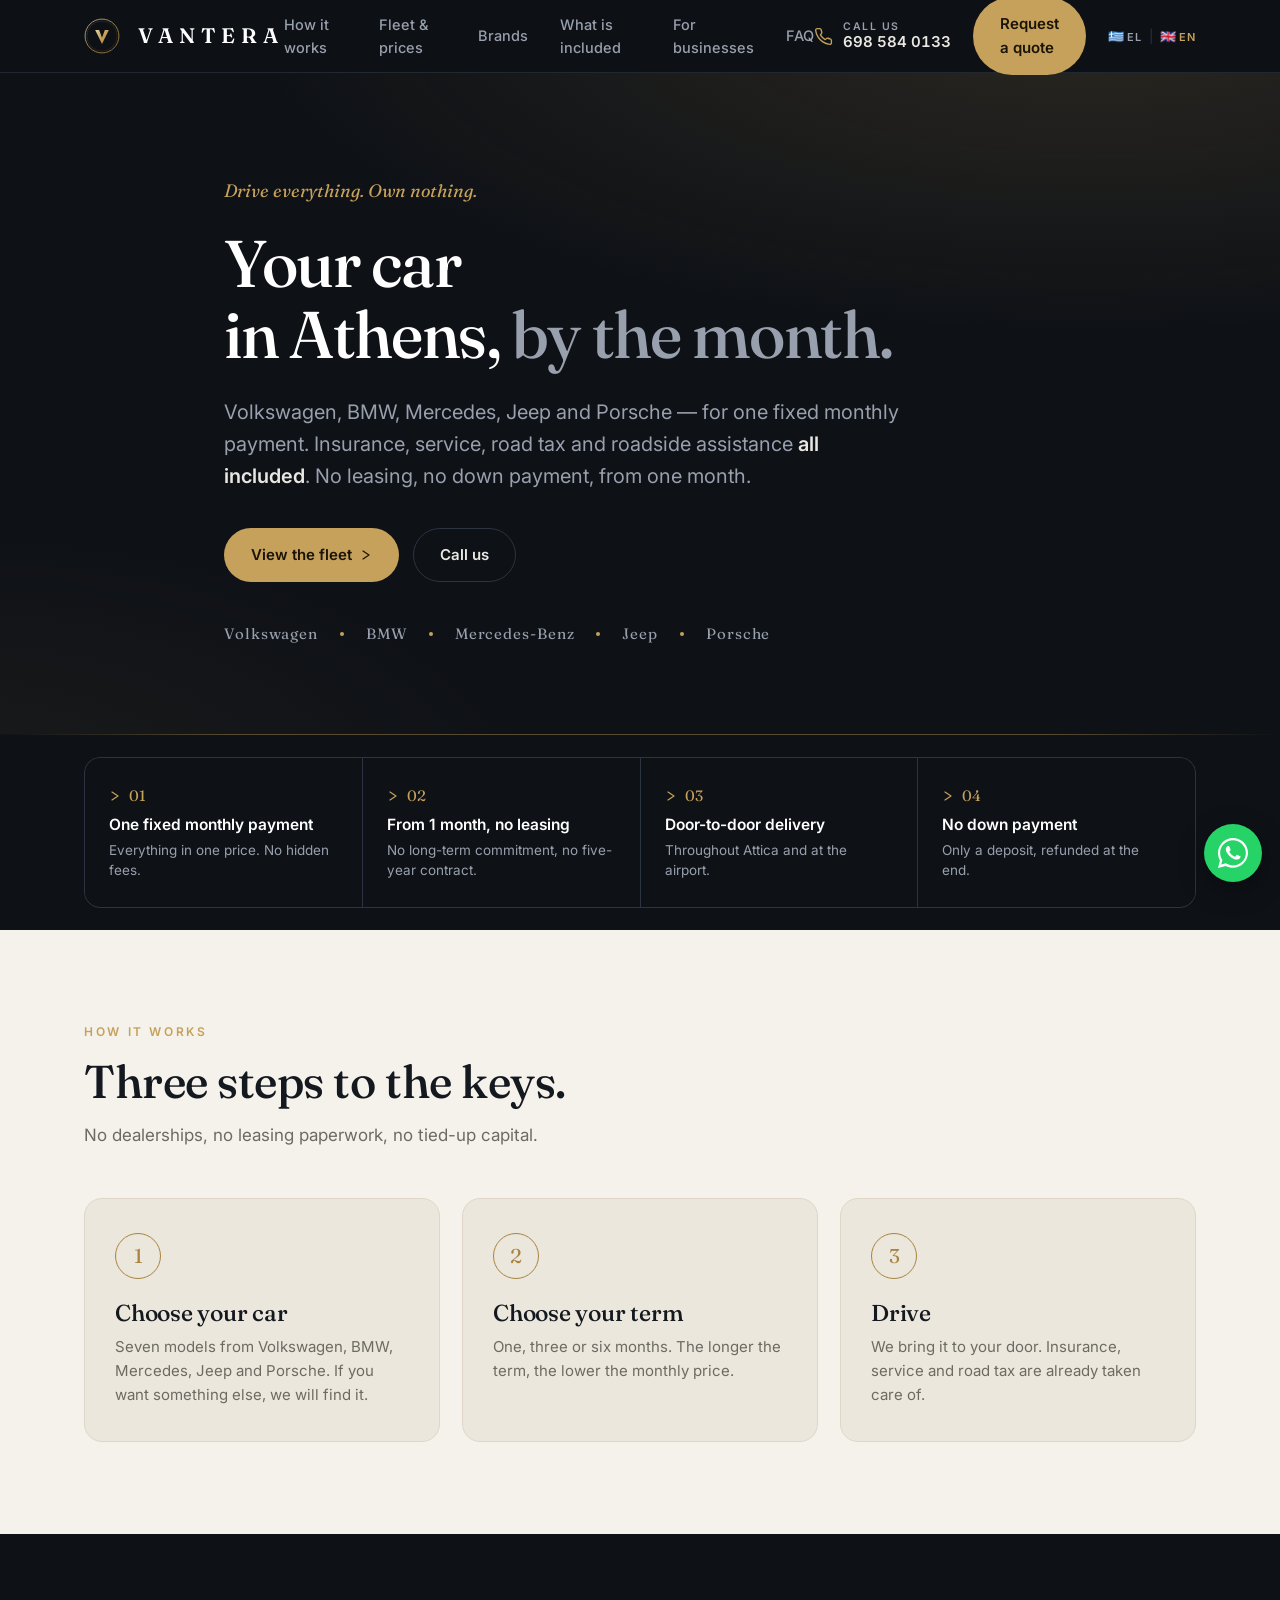
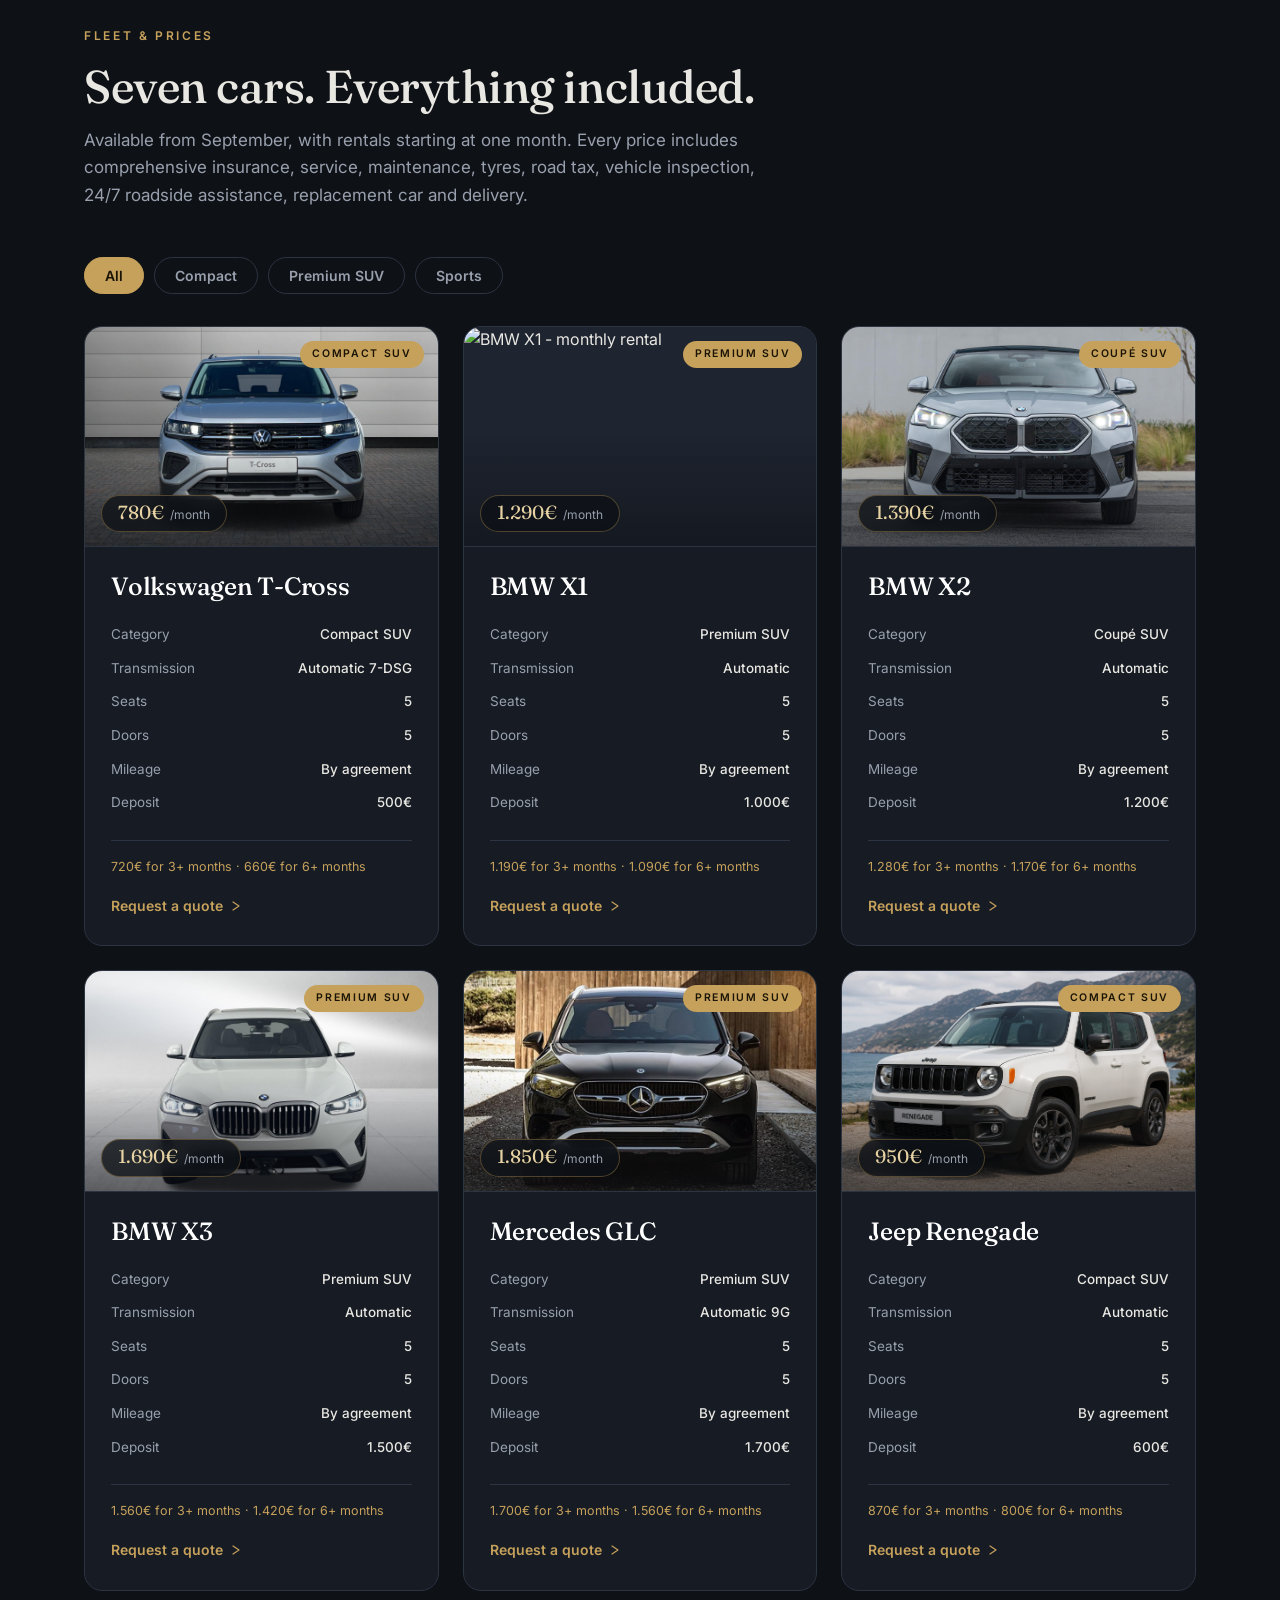
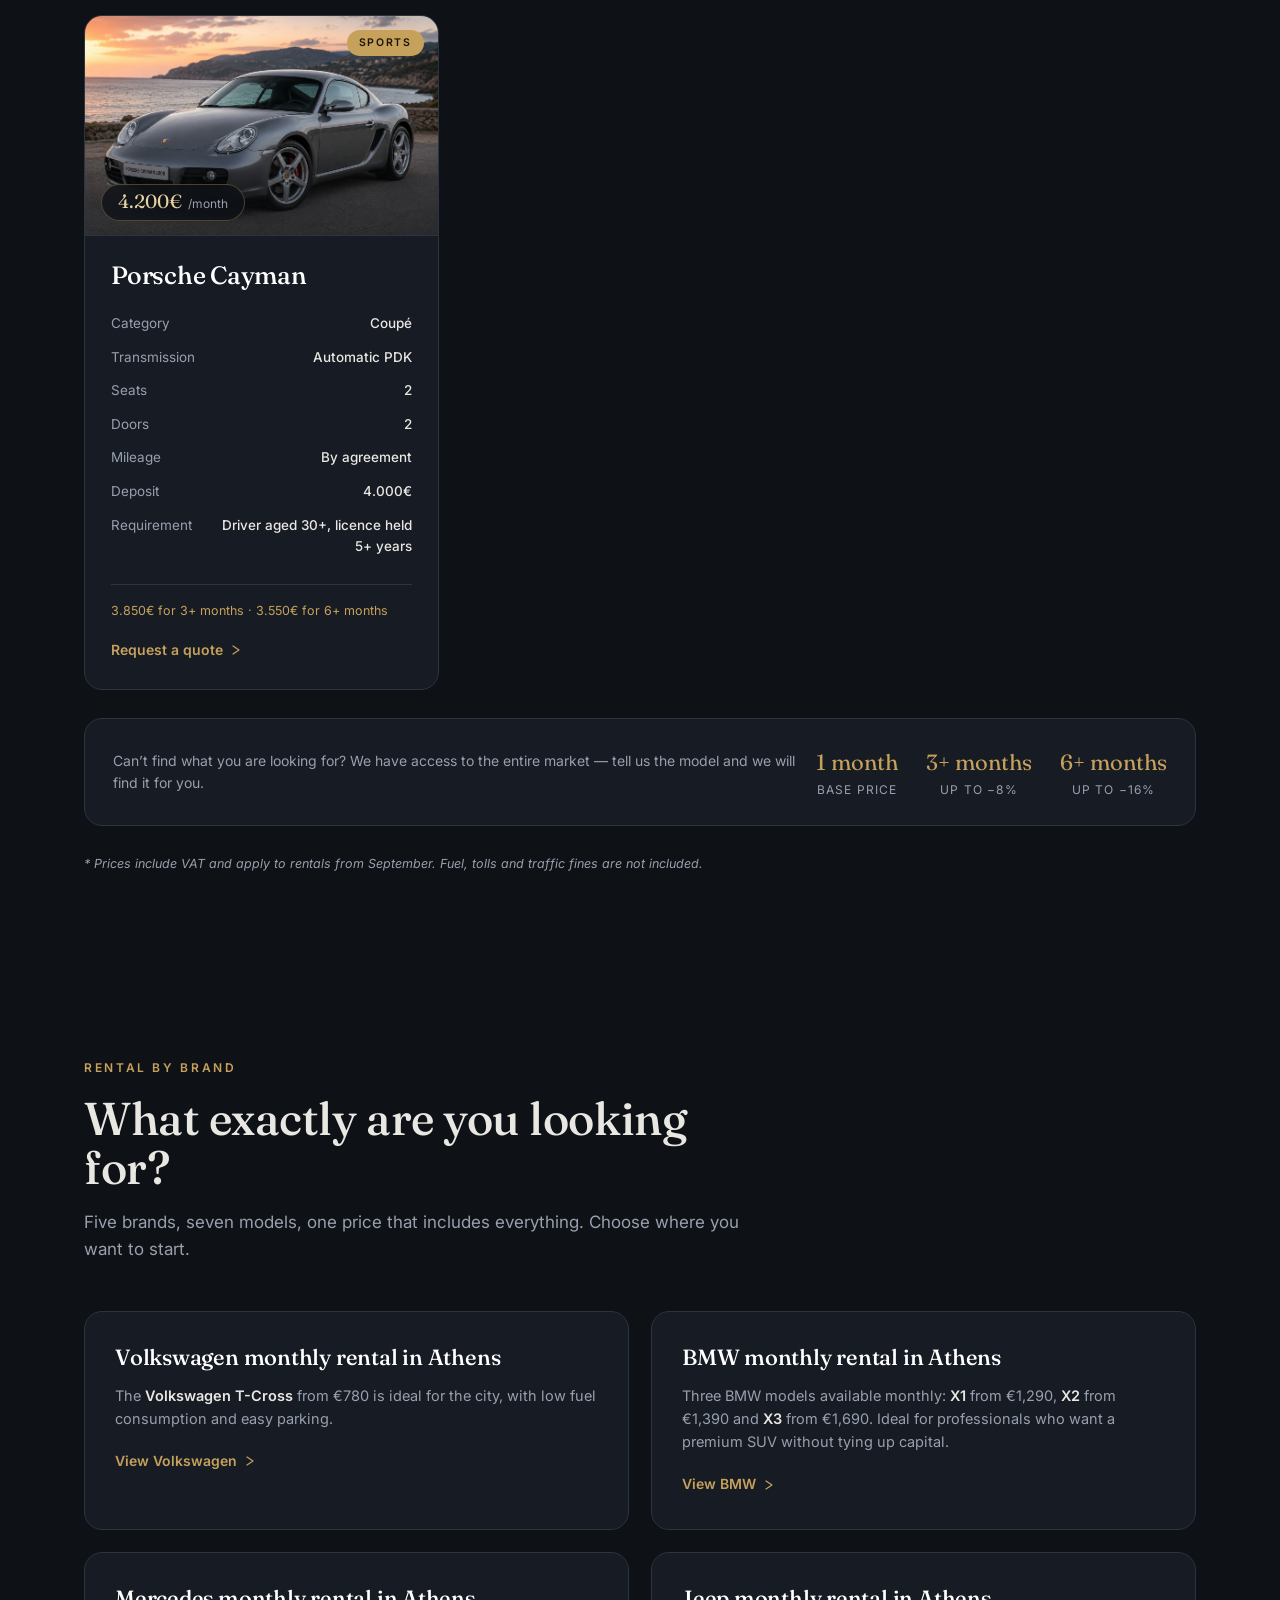
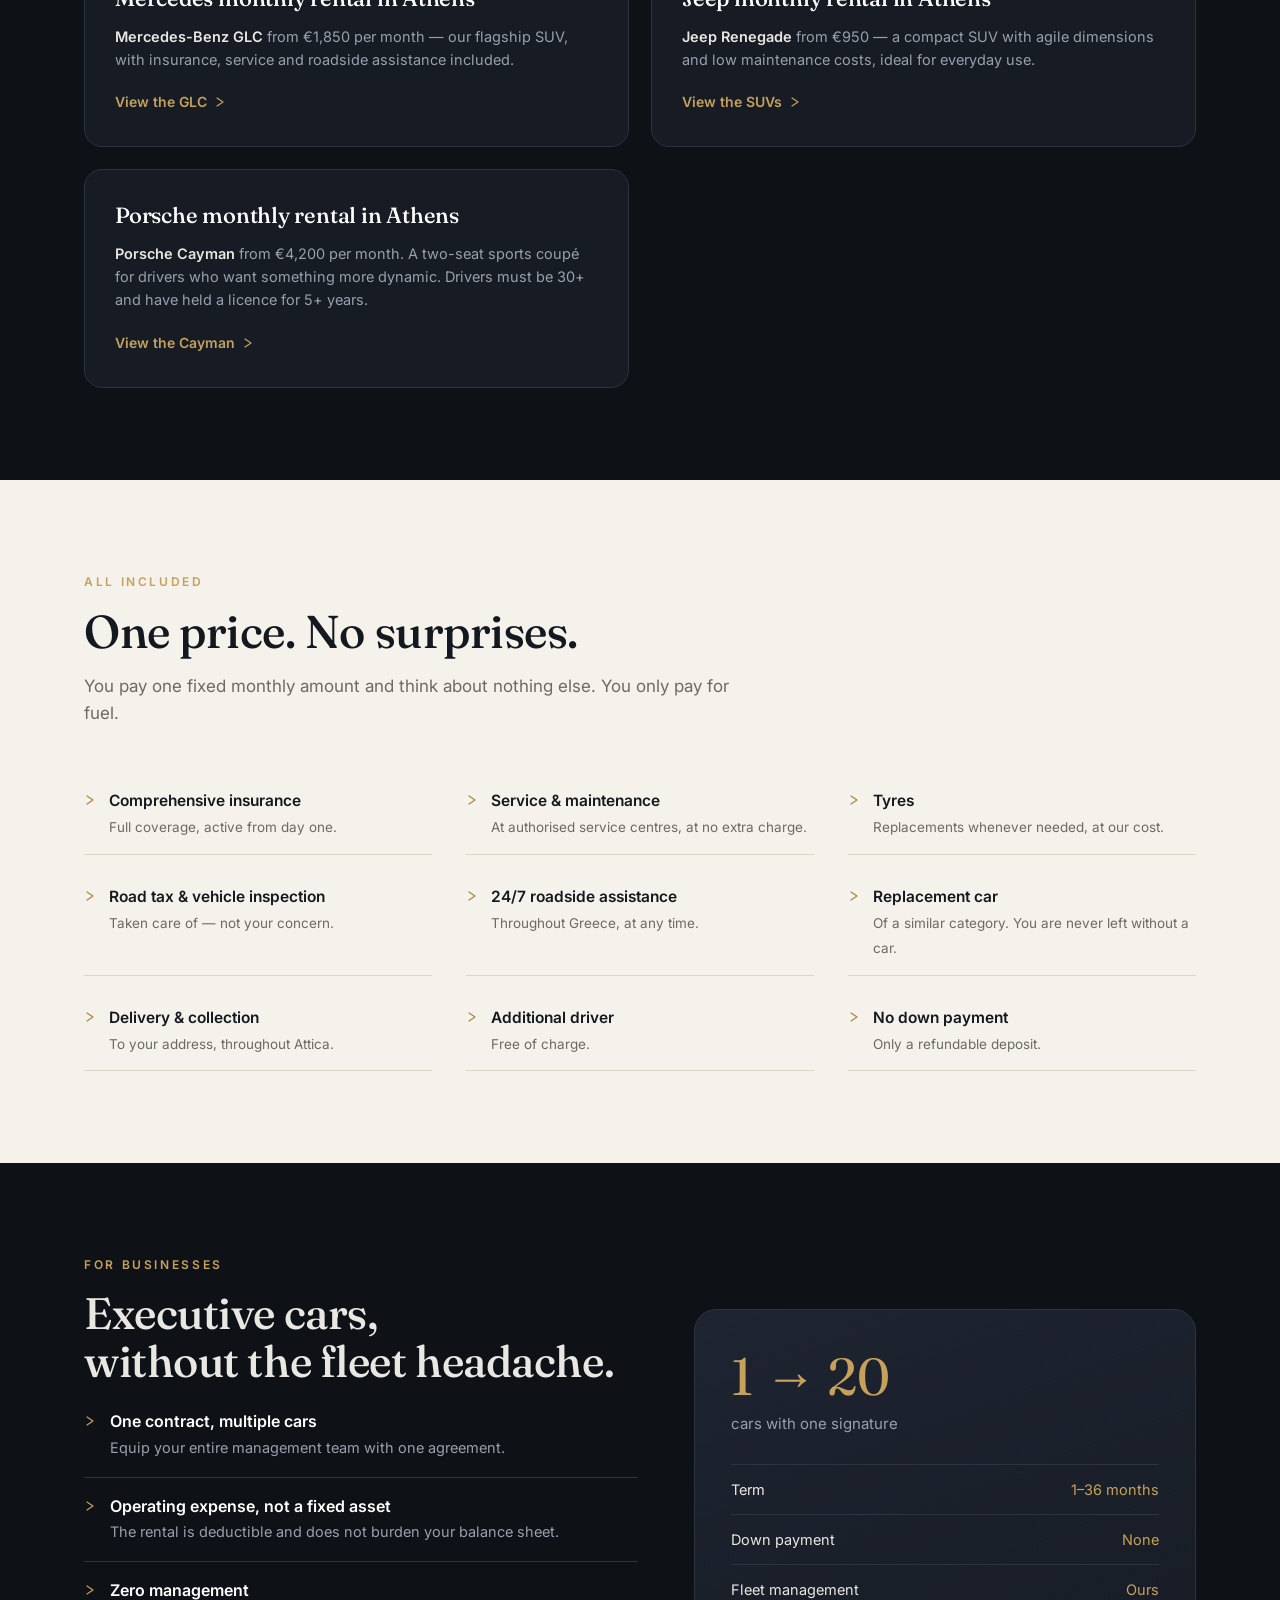
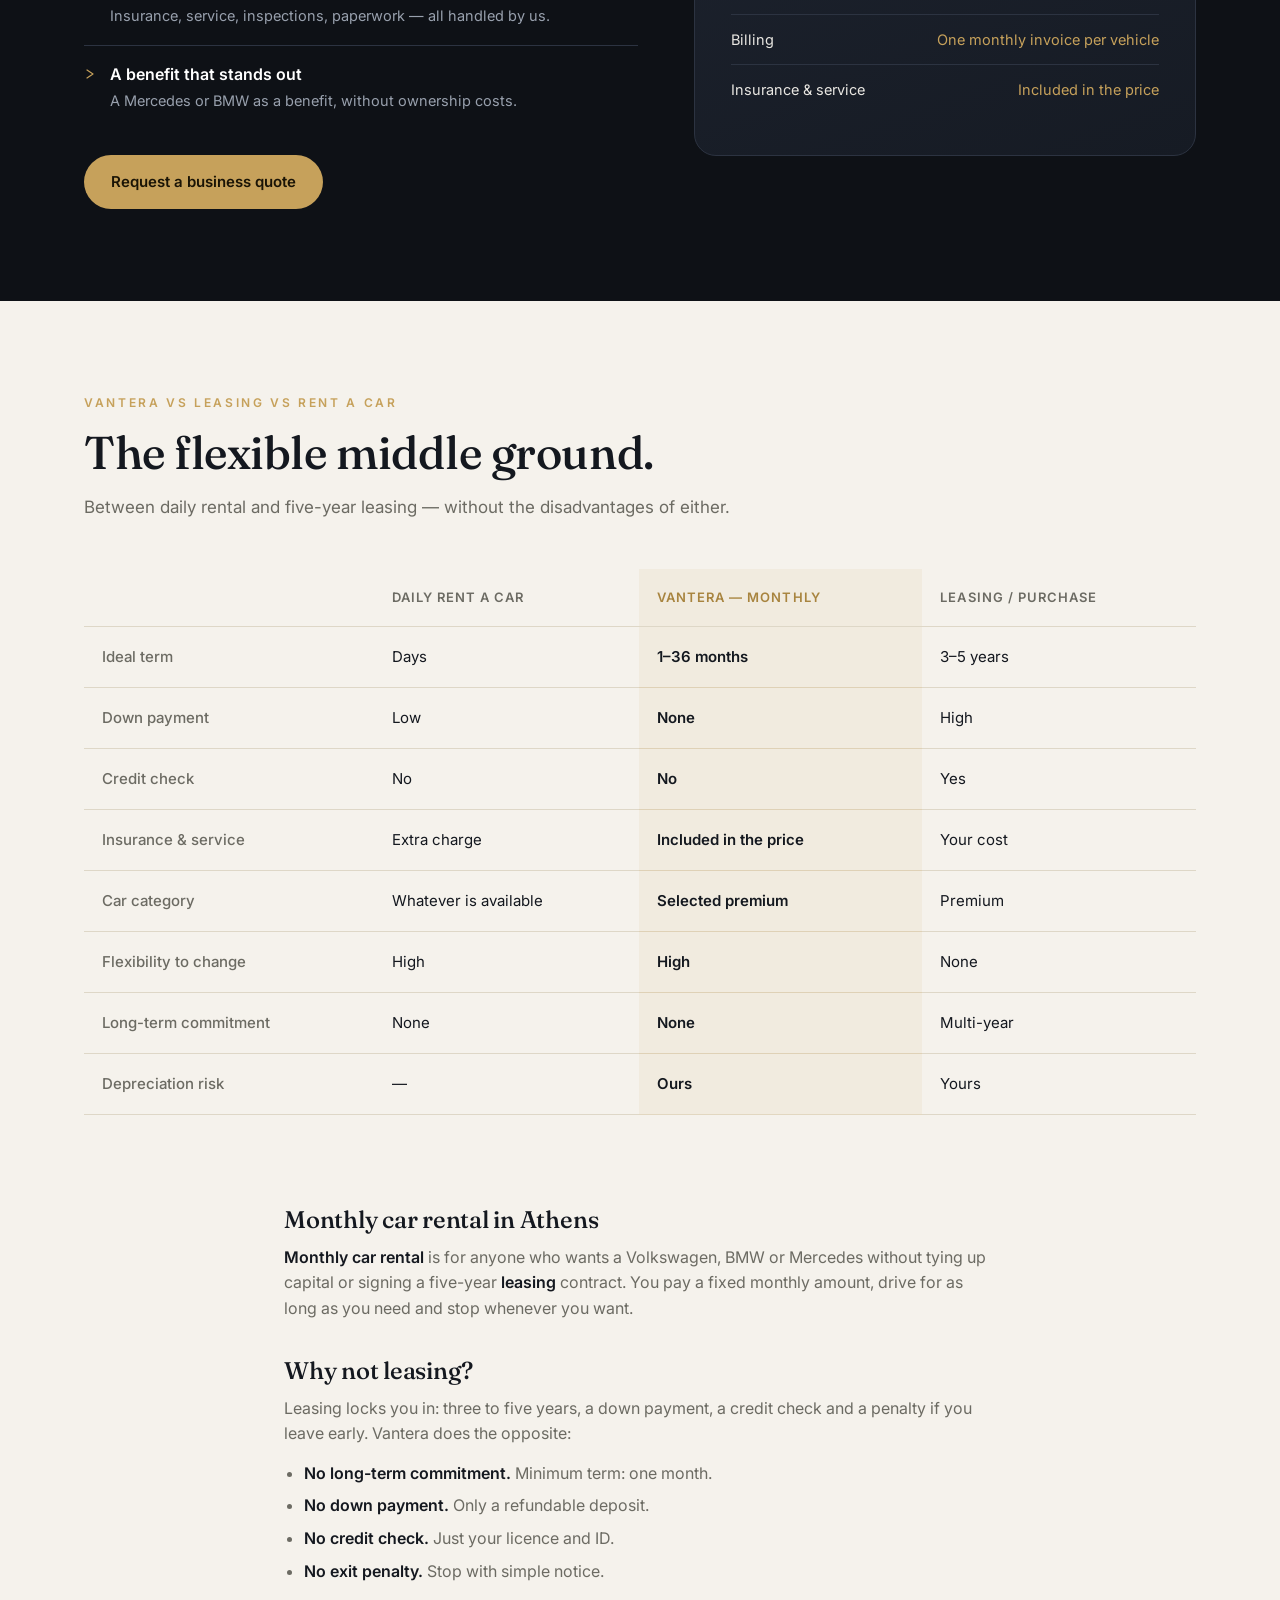
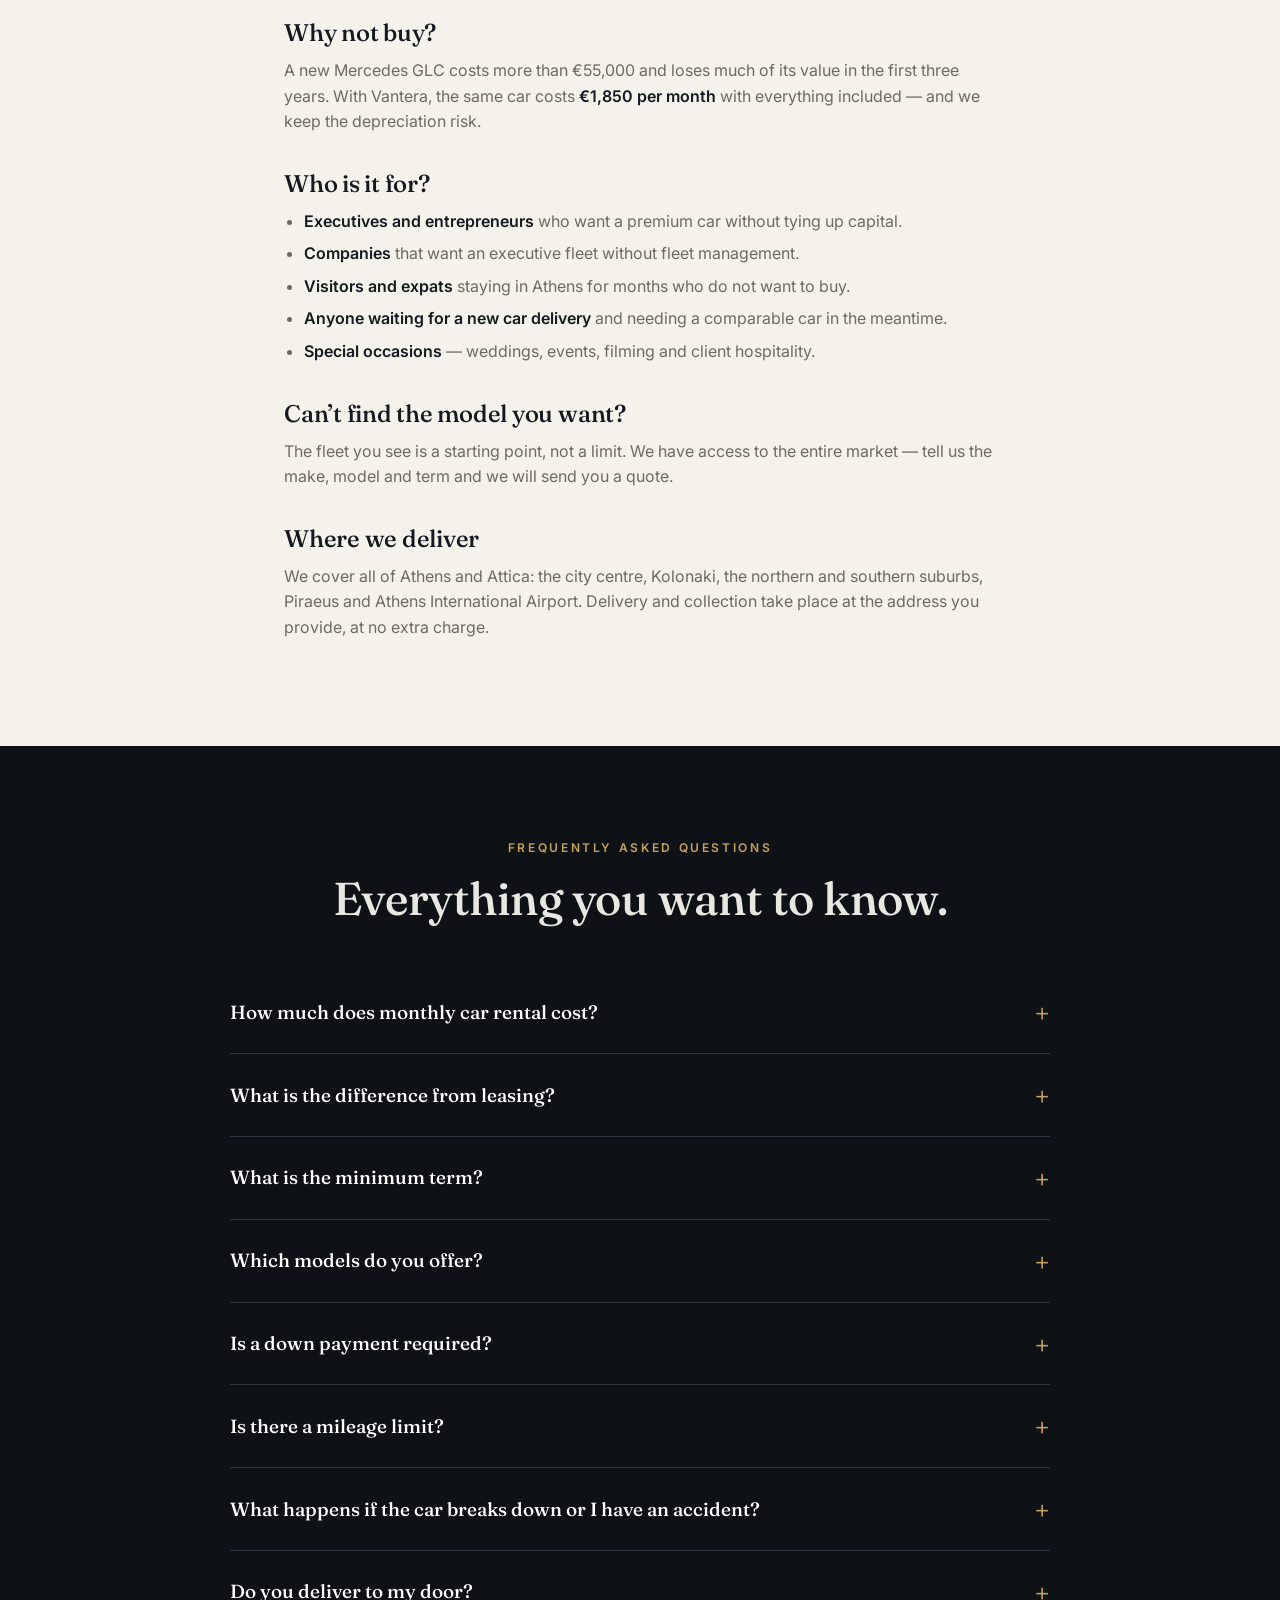
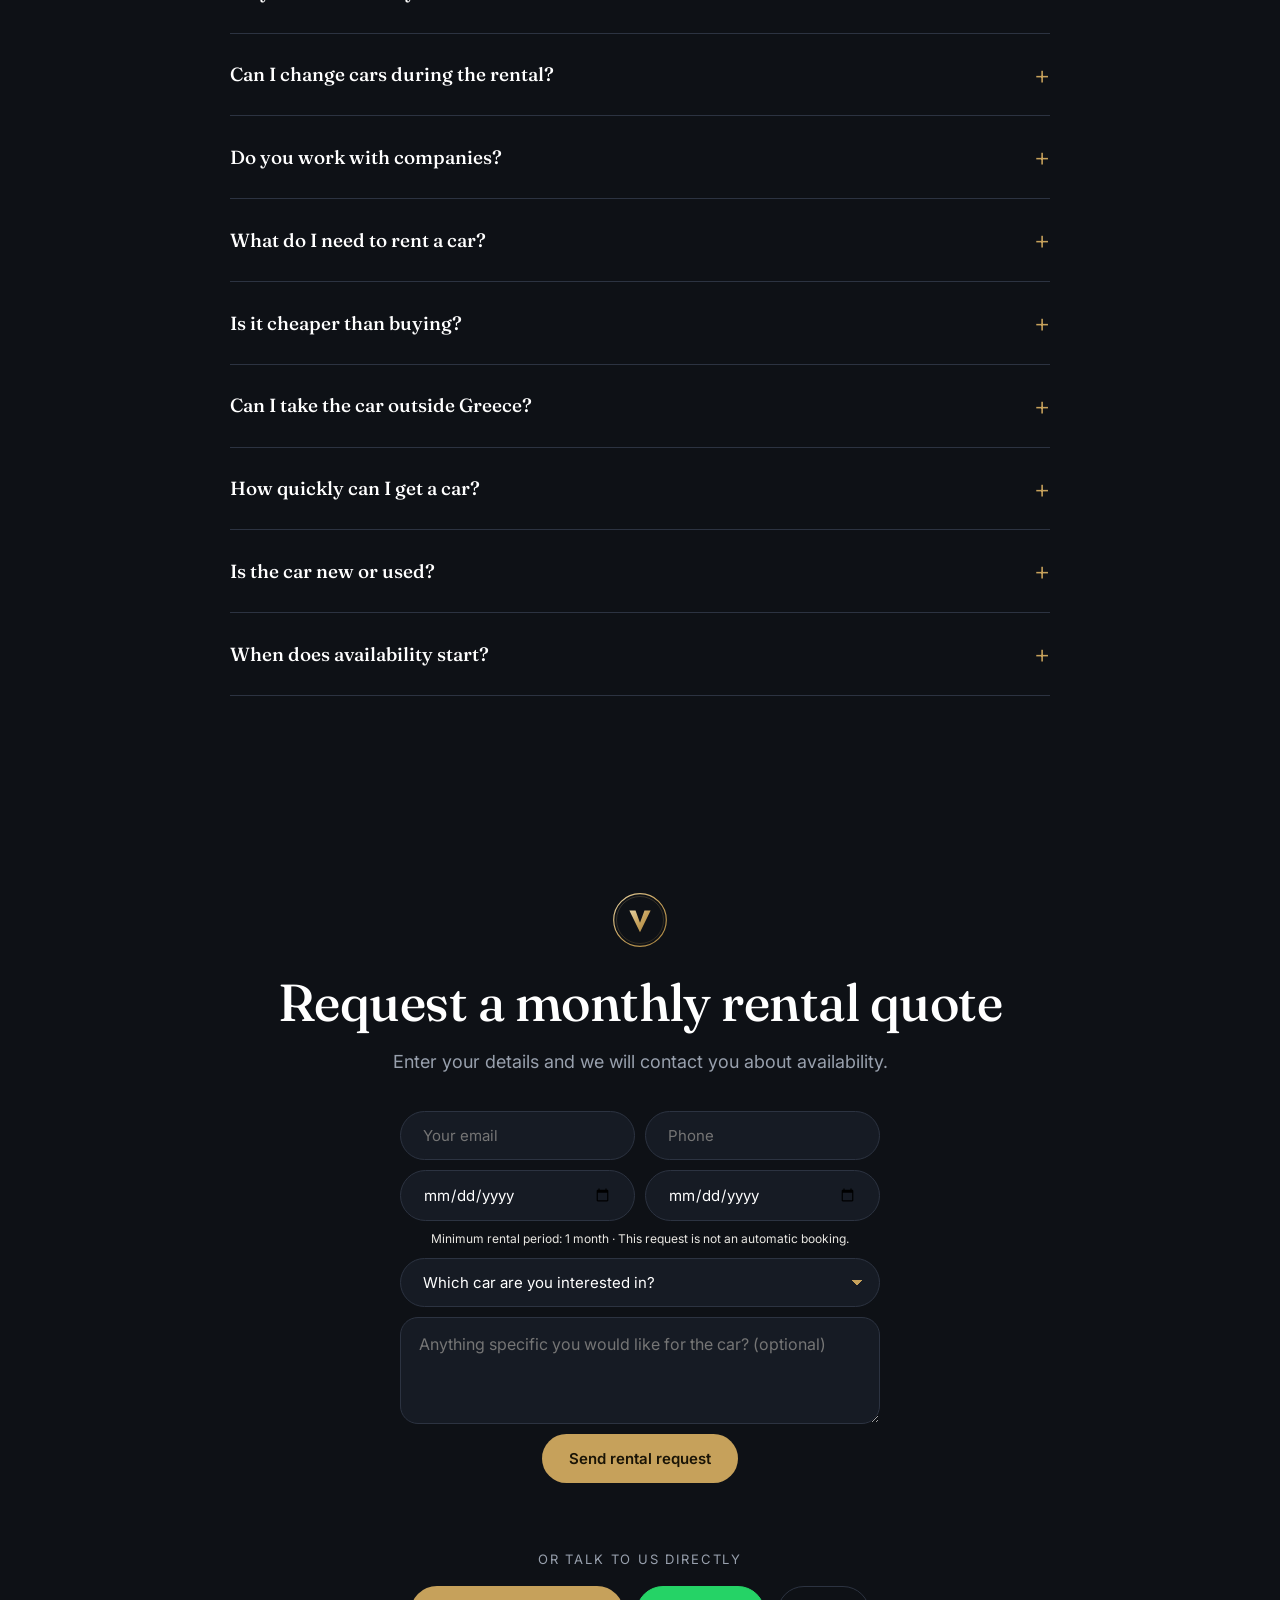
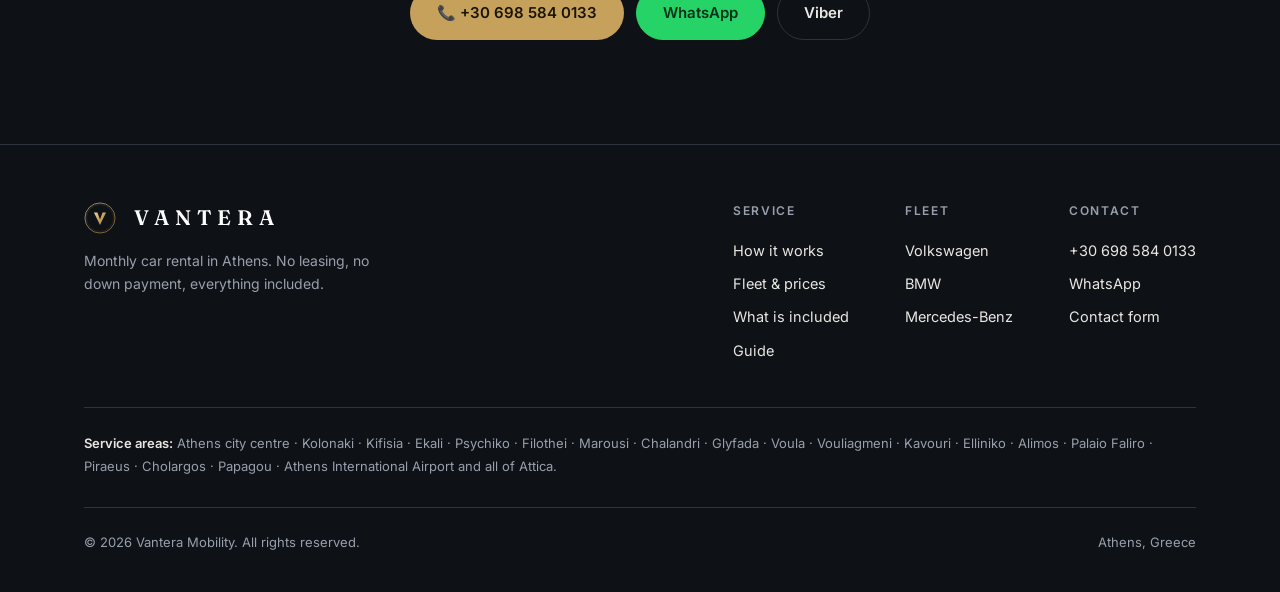
==== commit 50569b2f: "Add files via upload" ====
--- a/index-en.html
+++ b/index-en.html
@@ -4,7 +4,7 @@
 <meta charset="UTF-8">
 <meta name="viewport" content="width=device-width, initial-scale=1.0">
 <title>Monthly Car Rental in Athens — No Leasing | Vantera</title>
-<meta name="description" content="Monthly car rental in Athens. Volkswagen, BMW, Mercedes, Suzuki, Jeep and Porsche from €650. Insurance, service and roadside assistance included. No leasing, no down payment.">
+<meta name="description" content="Monthly car rental in Athens. Volkswagen, BMW, Mercedes, Jeep and Porsche from €780. Insurance, service and roadside assistance included. No leasing, no down payment.">
 <meta name="keywords" content="monthly car rental Athens, monthly BMW rental, Mercedes rental Athens, Volkswagen T-Cross rental, car rental Athens, car rental without leasing">
 <meta name="robots" content="index, follow, max-image-preview:large, max-snippet:-1">
 <meta name="theme-color" content="#0E1116">
@@ -41,7 +41,7 @@
   "@id": "https://www.vantera.gr/#business",
   "name": "Vantera",
   "url": "https://www.vantera.gr/",
-  "description": "Monthly car rental in Athens. Volkswagen, BMW, Mercedes, Suzuki, Jeep and Porsche. Insurance, service, road tax, roadside assistance and delivery included. No leasing and no down payment.",
+  "description": "Monthly car rental in Athens. Volkswagen, BMW, Mercedes, Jeep and Porsche. Insurance, service, road tax, roadside assistance and delivery included. No leasing and no down payment.",
   "telephone": "+306985840133",
   "priceRange": "€€-€€€€",
   "image": "https://www.vantera.gr/og-image.jpg",
@@ -65,9 +65,7 @@
   },
   "geo": { "@type": "GeoCoordinates", "latitude": 37.9838, "longitude": 23.7275 },
   "makesOffer": [
-    {"@type":"Offer","name":"Volkswagen Polo — monthly rental","price":"650","priceCurrency":"EUR","availability":"https://schema.org/InStock","priceSpecification":{"@type":"UnitPriceSpecification","price":"650","priceCurrency":"EUR","unitCode":"MON","billingIncrement":1},"itemOffered":{"@type":"Car","name":"Volkswagen Polo","brand":{"@type":"Brand","name":"Volkswagen"},"vehicleTransmission":"Automatic","bodyType":"Hatchback"}},
     {"@type":"Offer","name":"Volkswagen T-Cross — monthly rental","price":"780","priceCurrency":"EUR","availability":"https://schema.org/InStock","priceSpecification":{"@type":"UnitPriceSpecification","price":"780","priceCurrency":"EUR","unitCode":"MON","billingIncrement":1},"itemOffered":{"@type":"Car","name":"Volkswagen T-Cross","brand":{"@type":"Brand","name":"Volkswagen"},"vehicleTransmission":"Automatic","bodyType":"SUV"}},
-    {"@type":"Offer","name":"Suzuki Vitara — monthly rental","price":"850","priceCurrency":"EUR","availability":"https://schema.org/InStock","priceSpecification":{"@type":"UnitPriceSpecification","price":"850","priceCurrency":"EUR","unitCode":"MON","billingIncrement":1},"itemOffered":{"@type":"Car","name":"Suzuki Vitara","brand":{"@type":"Brand","name":"Suzuki"},"vehicleTransmission":"Automatic","bodyType":"SUV"}},
     {"@type":"Offer","name":"Jeep Renegade — monthly rental","price":"950","priceCurrency":"EUR","availability":"https://schema.org/InStock","priceSpecification":{"@type":"UnitPriceSpecification","price":"950","priceCurrency":"EUR","unitCode":"MON","billingIncrement":1},"itemOffered":{"@type":"Car","name":"Jeep Renegade","brand":{"@type":"Brand","name":"Jeep"},"vehicleTransmission":"Automatic","bodyType":"SUV"}},
     {"@type":"Offer","name":"BMW X1 — monthly rental","price":"1290","priceCurrency":"EUR","availability":"https://schema.org/InStock","priceSpecification":{"@type":"UnitPriceSpecification","price":"1290","priceCurrency":"EUR","unitCode":"MON","billingIncrement":1},"itemOffered":{"@type":"Car","name":"BMW X1","brand":{"@type":"Brand","name":"BMW"},"vehicleTransmission":"Automatic","bodyType":"SUV"}},
     {"@type":"Offer","name":"BMW X2 — monthly rental","price":"1390","priceCurrency":"EUR","availability":"https://schema.org/InStock","priceSpecification":{"@type":"UnitPriceSpecification","price":"1390","priceCurrency":"EUR","unitCode":"MON","billingIncrement":1},"itemOffered":{"@type":"Car","name":"BMW X2","brand":{"@type":"Brand","name":"BMW"},"vehicleTransmission":"Automatic","bodyType":"SUV"}},
@@ -83,10 +81,10 @@
   "@context": "https://schema.org",
   "@type": "FAQPage",
   "mainEntity": [
-    {"@type":"Question","name":"How much does monthly car rental in Athens cost?","acceptedAnswer":{"@type":"Answer","text":"From €650 per month for a Volkswagen Polo up to €4,200 for a Porsche Cayman. The price includes comprehensive insurance, service, maintenance, tyres, road tax, vehicle inspection, 24/7 roadside assistance, a replacement car and delivery to your door. You only pay for fuel."}},
+    {"@type":"Question","name":"How much does monthly car rental in Athens cost?","acceptedAnswer":{"@type":"Answer","text":"From €780 per month for a Volkswagen T-Cross up to €4,200 for a Porsche Cayman. The price includes comprehensive insurance, service, maintenance, tyres, road tax, vehicle inspection, 24/7 roadside assistance, a replacement car and delivery to your door. You only pay for fuel."}},
     {"@type":"Question","name":"What is the difference from leasing?","acceptedAnswer":{"@type":"Answer","text":"Leasing locks you in for 3 to 5 years, requires a down payment and a credit check. We offer monthly rental from one month, with no down payment and no long-term contract. Stop whenever you want with simple notice."}},
     {"@type":"Question","name":"What is the minimum term?","acceptedAnswer":{"@type":"Answer","text":"One month. We do not offer daily or weekly rentals. The longer the term, the lower the monthly price — with separate rates for 3+ and 6+ months."}},
-    {"@type":"Question","name":"Which models do you offer?","acceptedAnswer":{"@type":"Answer","text":"Volkswagen Polo and T-Cross, BMW X1, X2 and X3, Mercedes-Benz GLC, Suzuki Vitara, Jeep Renegade and Porsche Cayman. If you are looking for something specific that you do not see, we will find it."}},
+    {"@type":"Question","name":"Which models do you offer?","acceptedAnswer":{"@type":"Answer","text":"Volkswagen T-Cross, BMW X1, X2 and X3, Mercedes-Benz GLC, Jeep Renegade and Porsche Cayman. If you are looking for something specific that you do not see, we will find it."}},
     {"@type":"Question","name":"Is a down payment required?","acceptedAnswer":{"@type":"Answer","text":"Down payment δεν υπάρχει. Χρειάζεται μόνο εγγύηση, που ξεκινά από 1.000€ και επιστρέφεται στο τέλος της μίσθωσης."}},
     {"@type":"Question","name":"Is there a mileage limit?","acceptedAnswer":{"@type":"Answer","text":"Τα χιλιόμετρα συμφωνούνται μαζί με το πακέτο, ανάλογα με τη χρήση σου. Δεν σου επιβάλλουμε ένα τυποποιημένο όριο."}},
     {"@type":"Question","name":"What happens if the car breaks down or I have an accident?","acceptedAnswer":{"@type":"Answer","text":"Καλείς την οδική βοήθεια 24/7 και το αναλαμβάνουμε εμείς. Σου δίνουμε αυτοκίνητο αντικατάστασης αντίστοιχης κατηγορίας ώστε να μη μείνεις ακίνητος."}},
@@ -173,14 +171,14 @@
   <div class="wrap hero-inner">
     <p class="kick-en reveal">Drive everything. Own nothing.</p>
     <h1 class="reveal">Your car<br>in Athens, <span class="soft">by the month.</span></h1>
-    <p class="lead reveal">Volkswagen, BMW, Mercedes, Suzuki, Jeep and Porsche — for one fixed monthly payment. Insurance, service, road tax and roadside assistance <strong>all included</strong>. No leasing, no down payment, from one month.</p>
+    <p class="lead reveal">Volkswagen, BMW, Mercedes, Jeep and Porsche — for one fixed monthly payment. Insurance, service, road tax and roadside assistance <strong>all included</strong>. No leasing, no down payment, from one month.</p>
     <div class="hero-actions reveal">
       <a href="#fleet" class="btn btn-gold">View the fleet <svg class="chev" viewBox="0 0 24 24" aria-hidden="true"><use href="#chev"/></svg></a>
       <a href="tel:+306985840133" class="btn btn-ghost">Call us</a>
     </div>
     <div class="hero-marques reveal" aria-label="Brands fleet">
       <span>Volkswagen</span><span class="sep"></span><span>BMW</span><span class="sep"></span>
-      <span>Mercedes-Benz</span><span class="sep"></span><span>Suzuki</span><span class="sep"></span>
+      <span>Mercedes-Benz</span><span class="sep"></span>
       <span>Jeep</span><span class="sep"></span><span>Porsche</span>
     </div>
   </div>
@@ -205,7 +203,7 @@
       <p>No dealerships, no leasing paperwork, no tied-up capital.</p>
     </div>
     <div class="steps">
-      <div class="step"><div class="num">1</div><h3>Choose your car</h3><p>Nine models from Volkswagen, BMW, Mercedes, Suzuki, Jeep and Porsche. If you want something else, we will find it.</p></div>
+      <div class="step"><div class="num">1</div><h3>Choose your car</h3><p>Seven models from Volkswagen, BMW, Mercedes, Jeep and Porsche. If you want something else, we will find it.</p></div>
       <div class="step"><div class="num">2</div><h3>Choose your term</h3><p>One, three or six months. The longer the term, the lower the monthly price.</p></div>
       <div class="step"><div class="num">3</div><h3>Drive</h3><p>We bring it to your door. Insurance, service and road tax are already taken care of.</p></div>
     </div>
@@ -217,7 +215,7 @@
   <div class="wrap">
     <div class="sec-head">
       <span class="eyebrow">Fleet &amp; prices</span>
-      <h2>Nine cars. Everything included.</h2>
+      <h2>Seven cars. Everything included.</h2>
       <p>Available from September, with rentals starting at one month. Every price includes comprehensive insurance, service, maintenance, tyres, road tax, vehicle inspection, 24/7 roadside assistance, replacement car and delivery.</p>
     </div>
 
@@ -331,48 +329,6 @@
             <li><span>Deposit</span><b>1.700€</b></li>
           </ul>
           <div class="tiers">1.700€ for 3+ months · 1.560€ for 6+ months</div>
-          <a class="cta" href="#waitlist">Request a quote <svg class="chev" viewBox="0 0 24 24" aria-hidden="true"><use href="#chev"/></svg></a>
-        </div>
-      </article>
-
-      <article class="car" data-cat="compact" data-desc="The most economical fleet choice — a small hatchback ideal for the city and short trips.">
-        <div class="car-img">
-          <span class="car-badge">Economy</span>
-          <img class="car-photo" src="images/vw-polo.jpg" alt="Volkswagen Polo - monthly rental" loading="lazy">
-          <div class="car-price-tag"><span class="amt">650€</span><span class="per">/month</span></div>
-        </div>
-        <div class="car-body">
-          <h3>Volkswagen Polo</h3>
-          <ul class="specs">
-            <li><span>Category</span><b>Economy</b></li>
-            <li><span>Transmission</span><b>Automatic</b></li>
-            <li><span>Seats</span><b>5</b></li>
-            <li><span>Doors</span><b>5</b></li>
-            <li><span>Mileage</span><b>By agreement</b></li>
-            <li><span>Deposit</span><b>400€</b></li>
-          </ul>
-          <div class="tiers">600€ for 3+ months · 550€ for 6+ months</div>
-          <a class="cta" href="#waitlist">Request a quote <svg class="chev" viewBox="0 0 24 24" aria-hidden="true"><use href="#chev"/></svg></a>
-        </div>
-      </article>
-
-      <article class="car" data-cat="compact" data-desc="Compact SUV with agile dimensions, good visibility and low maintenance costs.">
-        <div class="car-img">
-          <span class="car-badge">Compact SUV</span>
-          <img class="car-photo" src="images/suzuki-vitara.jpg" alt="Suzuki Vitara - monthly rental" loading="lazy">
-          <div class="car-price-tag"><span class="amt">850€</span><span class="per">/month</span></div>
-        </div>
-        <div class="car-body">
-          <h3>Suzuki Vitara</h3>
-          <ul class="specs">
-            <li><span>Category</span><b>Compact SUV</b></li>
-            <li><span>Transmission</span><b>Automatic</b></li>
-            <li><span>Seats</span><b>5</b></li>
-            <li><span>Doors</span><b>5</b></li>
-            <li><span>Mileage</span><b>By agreement</b></li>
-            <li><span>Deposit</span><b>500€</b></li>
-          </ul>
-          <div class="tiers">780€ for 3+ months · 710€ for 6+ months</div>
           <a class="cta" href="#waitlist">Request a quote <svg class="chev" viewBox="0 0 24 24" aria-hidden="true"><use href="#chev"/></svg></a>
         </div>
       </article>
@@ -442,13 +398,13 @@
     <div class="sec-head">
       <span class="eyebrow">Rental by brand</span>
       <h2>What exactly are you looking for?</h2>
-      <p>Six brands, nine models, one price that includes everything. Choose where you want to start.</p>
+      <p>Five brands, seven models, one price that includes everything. Choose where you want to start.</p>
     </div>
     <div class="brands">
 
       <article class="brand-card">
         <h3>Volkswagen monthly rental in Athens</h3>
-        <p>Two Volkswagen models: <strong>Polo</strong> from €650 (the most economical fleet option) and <strong>T-Cross</strong> from €780. Ideal for the city, with low fuel consumption and easy parking.</p>
+        <p>The <strong>Volkswagen T-Cross</strong> from €780 is ideal for the city, with low fuel consumption and easy parking.</p>
         <a class="cta" href="#fleet">View Volkswagen <svg class="chev" viewBox="0 0 24 24" aria-hidden="true"><use href="#chev"/></svg></a>
       </article>
 
@@ -465,8 +421,8 @@
       </article>
 
       <article class="brand-card">
-        <h3>Suzuki &amp; Jeep monthly rental in Athens</h3>
-        <p><strong>Suzuki Vitara</strong> from €850 and <strong>Jeep Renegade</strong> from €950 — compact SUVs with agile dimensions and low maintenance costs, ideal for everyday use.</p>
+        <h3>Jeep monthly rental in Athens</h3>
+        <p><strong>Jeep Renegade</strong> from €950 — a compact SUV with agile dimensions and low maintenance costs, ideal for everyday use.</p>
         <a class="cta" href="#fleet">View the SUVs <svg class="chev" viewBox="0 0 24 24" aria-hidden="true"><use href="#chev"/></svg></a>
       </article>
 
@@ -598,10 +554,10 @@
       <h2>Everything you want to know.</h2>
     </div>
     <div class="faq">
-      <div class="q" aria-expanded="false"><h3><button type="button">How much does monthly car rental cost?<span class="plus" aria-hidden="true">+</span></button></h3><div class="a"><p>From €650 per month for a Volkswagen Polo up to €4,200 for a Porsche Cayman. The price includes comprehensive insurance, service, maintenance, tyres, road tax, vehicle inspection, 24/7 roadside assistance, a replacement car and delivery. You only pay for fuel.</p></div></div>
+      <div class="q" aria-expanded="false"><h3><button type="button">How much does monthly car rental cost?<span class="plus" aria-hidden="true">+</span></button></h3><div class="a"><p>From €780 per month for a Volkswagen T-Cross up to €4,200 for a Porsche Cayman. The price includes comprehensive insurance, service, maintenance, tyres, road tax, vehicle inspection, 24/7 roadside assistance, a replacement car and delivery. You only pay for fuel.</p></div></div>
       <div class="q" aria-expanded="false"><h3><button type="button">What is the difference from leasing?<span class="plus" aria-hidden="true">+</span></button></h3><div class="a"><p>Leasing locks you in for 3 to 5 years, requires a down payment and a credit check. We offer monthly rental from one month, with no down payment and no long-term contract. Stop whenever you want with simple notice.</p></div></div>
       <div class="q" aria-expanded="false"><h3><button type="button">What is the minimum term?<span class="plus" aria-hidden="true">+</span></button></h3><div class="a"><p>One month. We do not offer daily or weekly rentals. The longer the term, the lower the monthly price — with separate rates for 3+ and 6+ months.</p></div></div>
-      <div class="q" aria-expanded="false"><h3><button type="button">Which models do you offer?<span class="plus" aria-hidden="true">+</span></button></h3><div class="a"><p>Volkswagen Polo and T-Cross. BMW X1, X2 and X3. Mercedes-Benz GLC. Suzuki Vitara. Jeep Renegade. Porsche Cayman. If you are looking for a model you do not see in the fleet, tell us the make and model — we have access to the entire market and will find it for you.</p></div></div>
+      <div class="q" aria-expanded="false"><h3><button type="button">Which models do you offer?<span class="plus" aria-hidden="true">+</span></button></h3><div class="a"><p>Volkswagen T-Cross. BMW X1, X2 and X3. Mercedes-Benz GLC. Jeep Renegade. Porsche Cayman. If you are looking for a model you do not see in the fleet, tell us the make and model — we have access to the entire market and will find it for you.</p></div></div>
       <div class="q" aria-expanded="false"><h3><button type="button">Is a down payment required?<span class="plus" aria-hidden="true">+</span></button></h3><div class="a"><p>There is no down payment. Only a deposit is required, starting from €1,000 depending on the model, and refunded at the end of the rental.</p></div></div>
       <div class="q" aria-expanded="false"><h3><button type="button">Is there a mileage limit?<span class="plus" aria-hidden="true">+</span></button></h3><div class="a"><p>Mileage is agreed as part of your package, based on your needs. We do not impose a standard limit — tell us how much you drive and we will tailor it around you.</p></div></div>
       <div class="q" aria-expanded="false"><h3><button type="button">What happens if the car breaks down or I have an accident?<span class="plus" aria-hidden="true">+</span></button></h3><div class="a"><p>Call roadside assistance 24/7 and we take care of everything. We provide a replacement car of a similar category so you are never left without a car. Comprehensive insurance covers the damage, subject to the excess stated in the contract.</p></div></div>
@@ -613,7 +569,7 @@
       <div class="q" aria-expanded="false"><h3><button type="button">Can I take the car outside Greece?<span class="plus" aria-hidden="true">+</span></button></h3><div class="a"><p>Yes, with prior written approval. A Green Card and an update to the insurance policy are required, so please tell us in advance.</p></div></div>
       <div class="q" aria-expanded="false"><h3><button type="button">How quickly can I get a car?<span class="plus" aria-hidden="true">+</span></button></h3><div class="a"><p>If the model is available, usually within 48 hours of signing. For a specific model or colour not currently in our fleet, allow 7–10 days.</p></div></div>
       <div class="q" aria-expanded="false"><h3><button type="button">Is the car new or used?<span class="plus" aria-hidden="true">+</span></button></h3><div class="a"><p>Our fleet consists of recent models with a complete service history. Every car is checked and cleaned before each delivery.</p></div></div>
-      <div class="q" aria-expanded="false"><h3><button type="button">When does availability start?<span class="plus" aria-hidden="true">+</span></button></h3><div class="a"><p>The fleet is available from September. Book your car now and lock in the price.</p></div></div>
+      <div class="q" aria-expanded="false"><h3><button type="button">When does availability start?<span class="plus" aria-hidden="true">+</span></button></h3><div class="a"><p>The fleet is available from September. Send us your request now and we will check availability and pricing.</p></div></div>
     </div>
   </div>
 </section>
@@ -622,25 +578,32 @@
 <section class="cta-band" id="waitlist">
   <div class="wrap">
     <div style="display:flex;justify-content:center;margin-bottom:26px"><svg style="width:56px;height:56px" aria-hidden="true"><use href="#v-emblem"/></svg></div>
-    <h2>Book your car<br>for September.</h2>
-    <p>Leave your email and we will send you a quote with fleet availability.</p>
+    <h2>Request a monthly rental quote</h2>
+    <p>Enter your details and we will contact you about availability.</p>
     <form class='form' id='waitForm' method='POST' name='leads'>
       <input type="hidden" name="form-name" value="leads">
       <p style="display:none"><label>Do not fill in: <input name="company"></label></p>
       <label for="email" class="sr-only">Email</label>
       <input type="email" id="email" name="email" placeholder="Your email" required autocomplete="email">
       <label for="phone" class="sr-only">Phone</label>
-      <input type="tel" id="phone" name="phone" placeholder="Phone (optional)" autocomplete="tel">
+      <input type="tel" id="phone" name="phone" placeholder="Phone" required autocomplete="tel">
+      <label for="startDate" class="sr-only">Rental start date</label>
+      <input type="date" id="startDate" name="start_date" required aria-label="Rental start date">
+      <label for="endDate" class="sr-only">Rental end date</label>
+      <input type="date" id="endDate" name="end_date" required aria-label="Rental end date">
+      <div class="form-hint">Minimum rental period: 1 month · This request is not an automatic booking.</div>
       <label for="car" class="sr-only">Car</label>
       <select id="car" name="car" aria-label="Car you are interested in">
         <option value="">Which car are you interested in?</option>
-        <option>Volkswagen Polo</option><option>Volkswagen T-Cross</option>
+        <option>Volkswagen T-Cross</option>
         <option>BMW X1</option><option>BMW X2</option><option>BMW X3</option>
-        <option>Mercedes GLC</option><option>Suzuki Vitara</option>
+        <option>Mercedes GLC</option>
         <option>Jeep Renegade</option><option>Porsche Cayman</option>
         <option>Something else</option>
       </select>
-      <button type="submit" class="btn btn-gold">Send me a quote</button>
+      <label for="notes" class="sr-only">Notes</label>
+      <textarea id="notes" name="notes" placeholder="Anything specific you would like for the car? (optional)" rows="3"></textarea>
+      <button type="submit" class="btn btn-gold">Send rental request</button>
       <div class="ok" id="okMsg" role="status"></div>
     </form>
     <div class="cta-direct">
--- a/styles.css
+++ b/styles.css
@@ -268,6 +268,9 @@
     background-position:calc(100% - 22px) 21px,calc(100% - 16px) 21px;
     background-size:6px 6px,6px 6px;background-repeat:no-repeat}
   .form input:focus,.form select:focus{outline:none;border-color:var(--gold)}
+  .form textarea{flex:1 1 100%;min-width:220px;background:var(--ink);border:1px solid var(--line);border-radius:18px;color:#fff;padding:14px 18px;font:inherit;resize:vertical}
+  .form textarea:focus{outline:none;border-color:var(--gold)}
+  .form-hint{width:100%;color:var(--muted);font-size:12px;text-align:center;margin-top:-2px}
   .form select option{background:var(--ink);color:#fff}
   .form .ok{color:var(--gold);font-size:14.5px;width:100%;margin-top:6px;min-height:20px}
   .cta-direct{margin-top:30px}
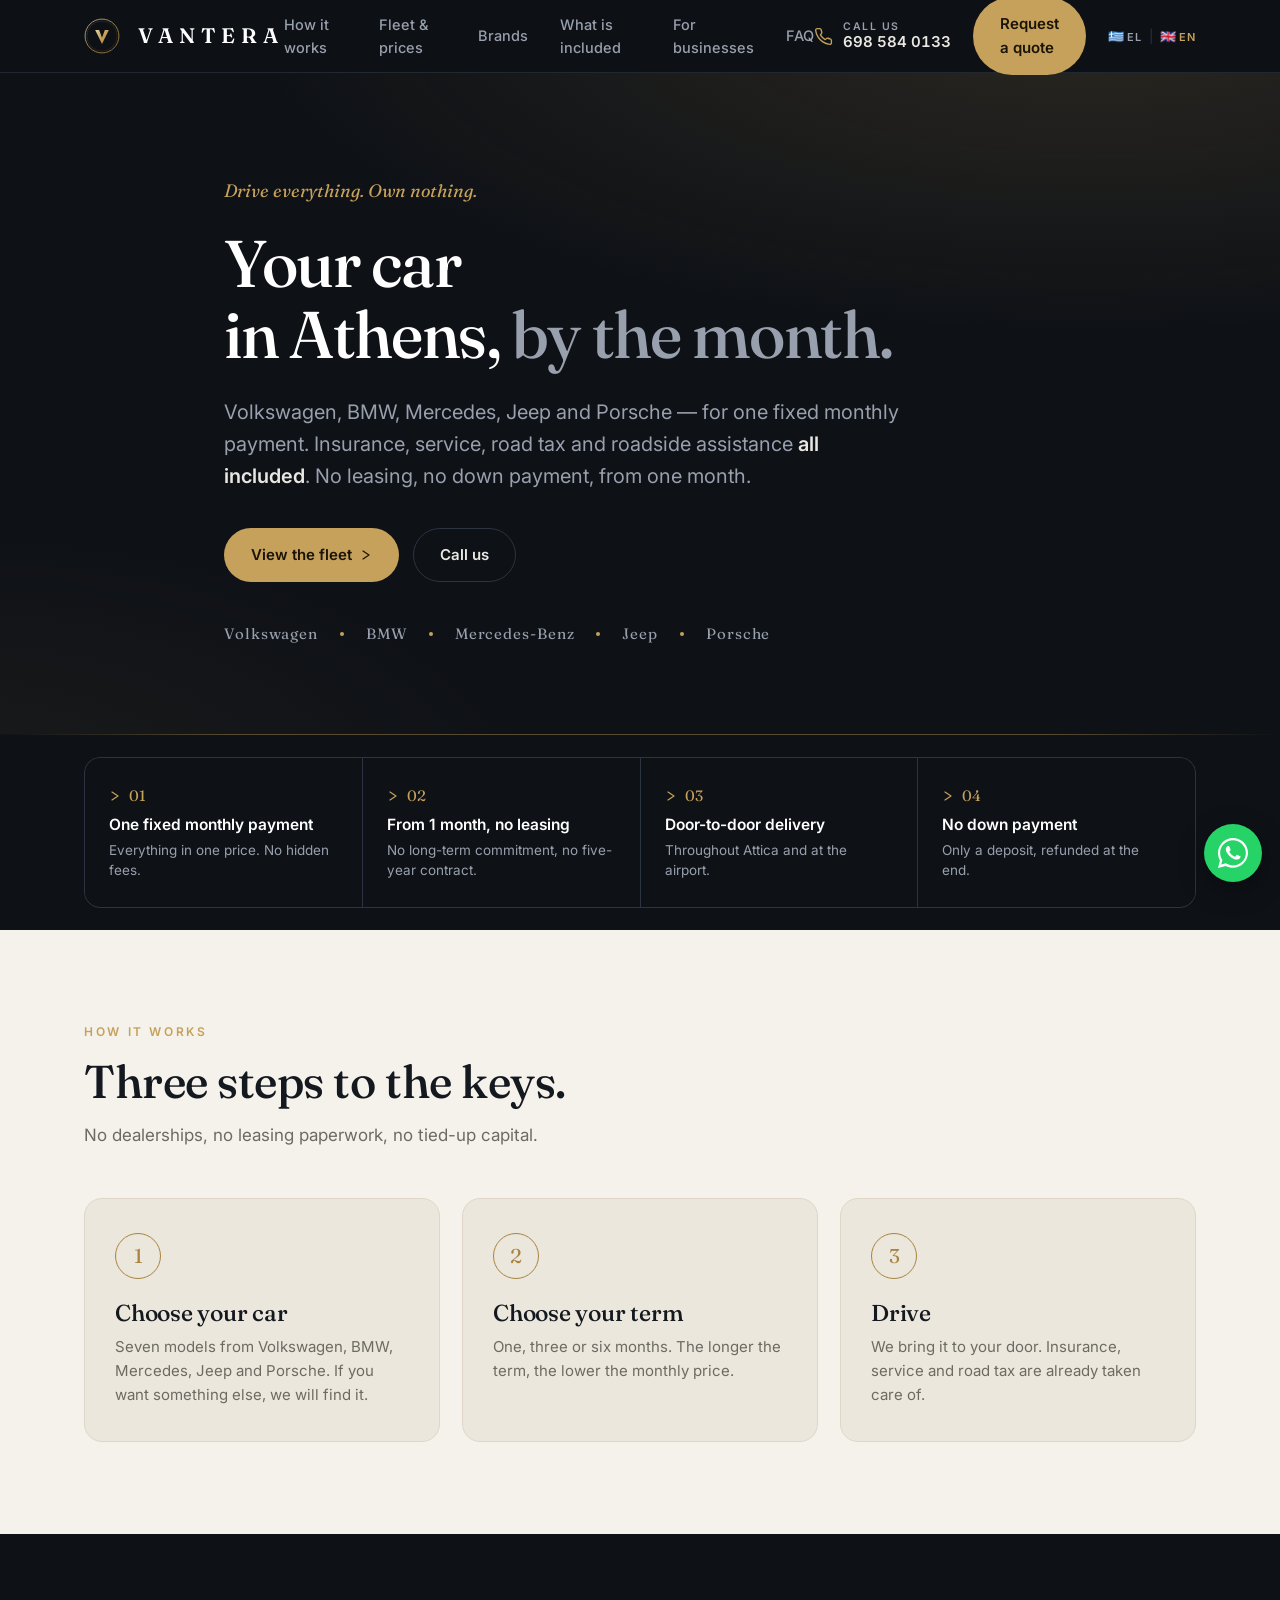
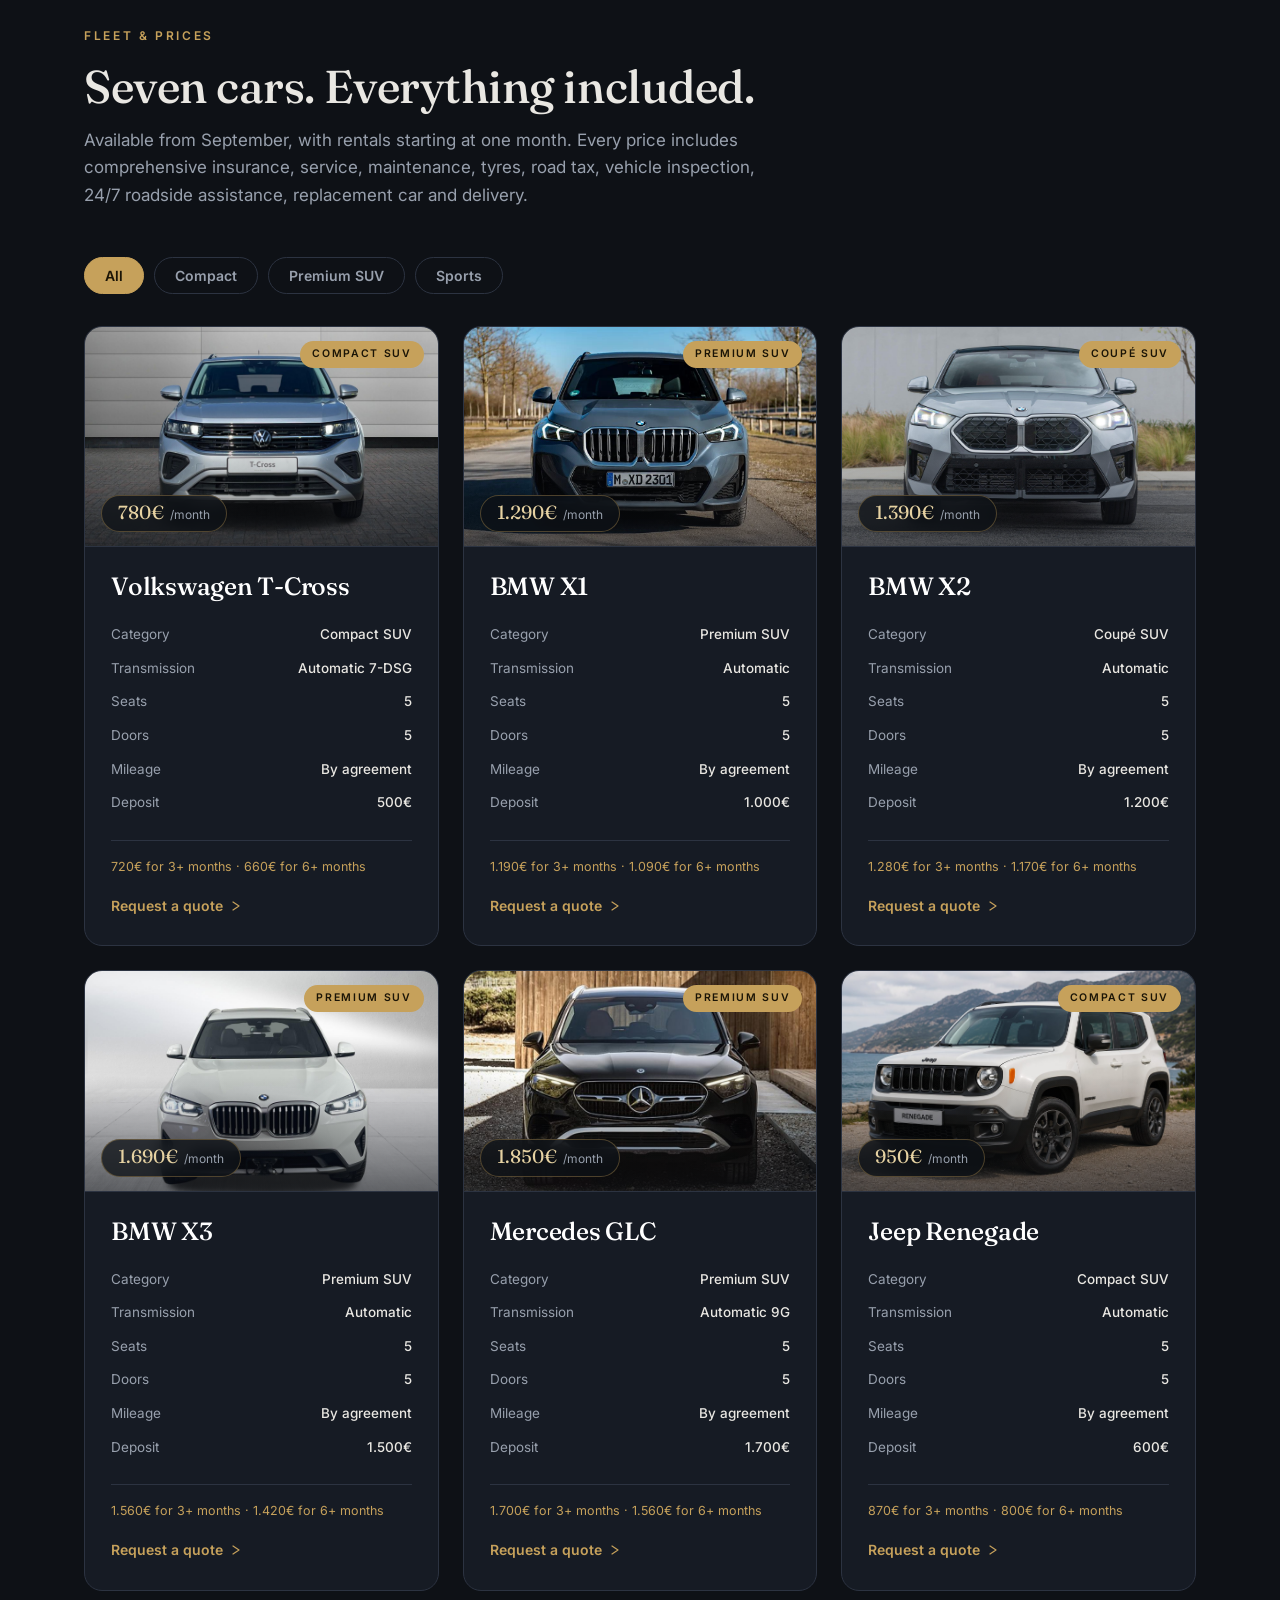
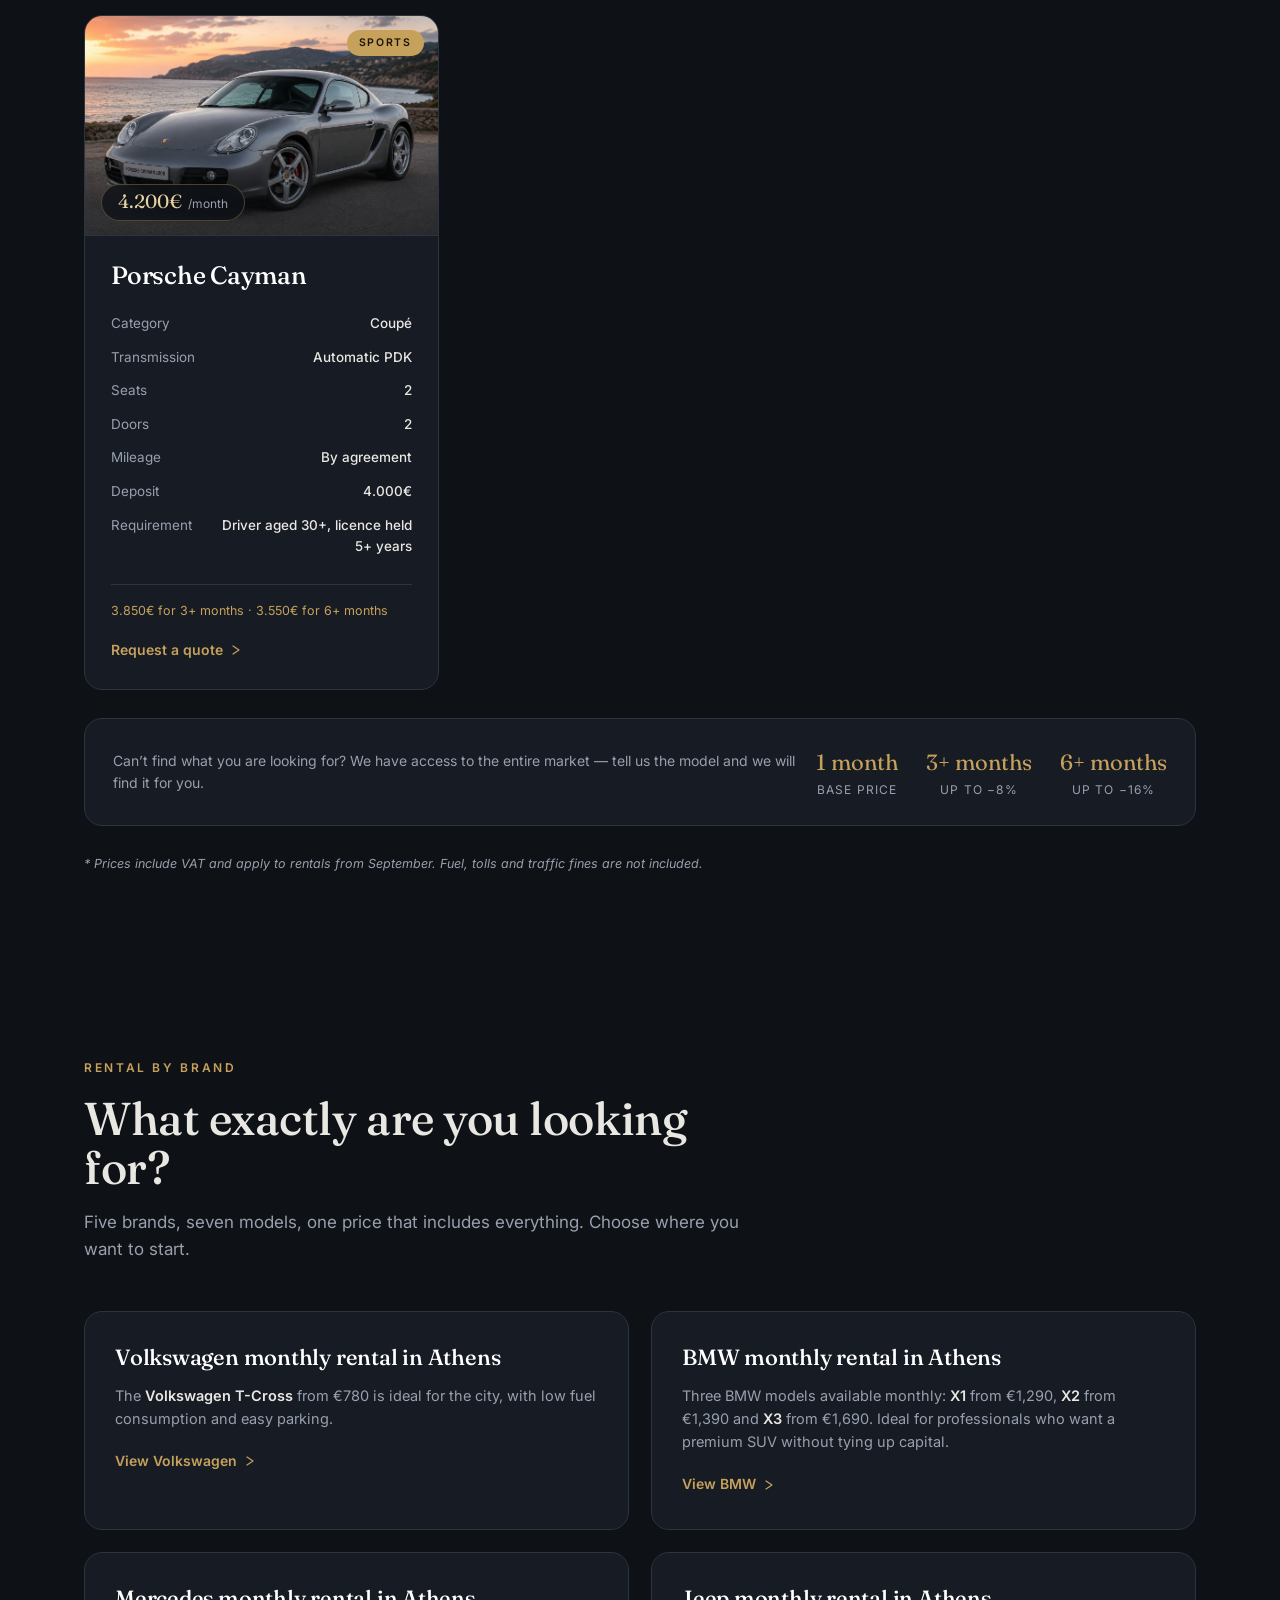
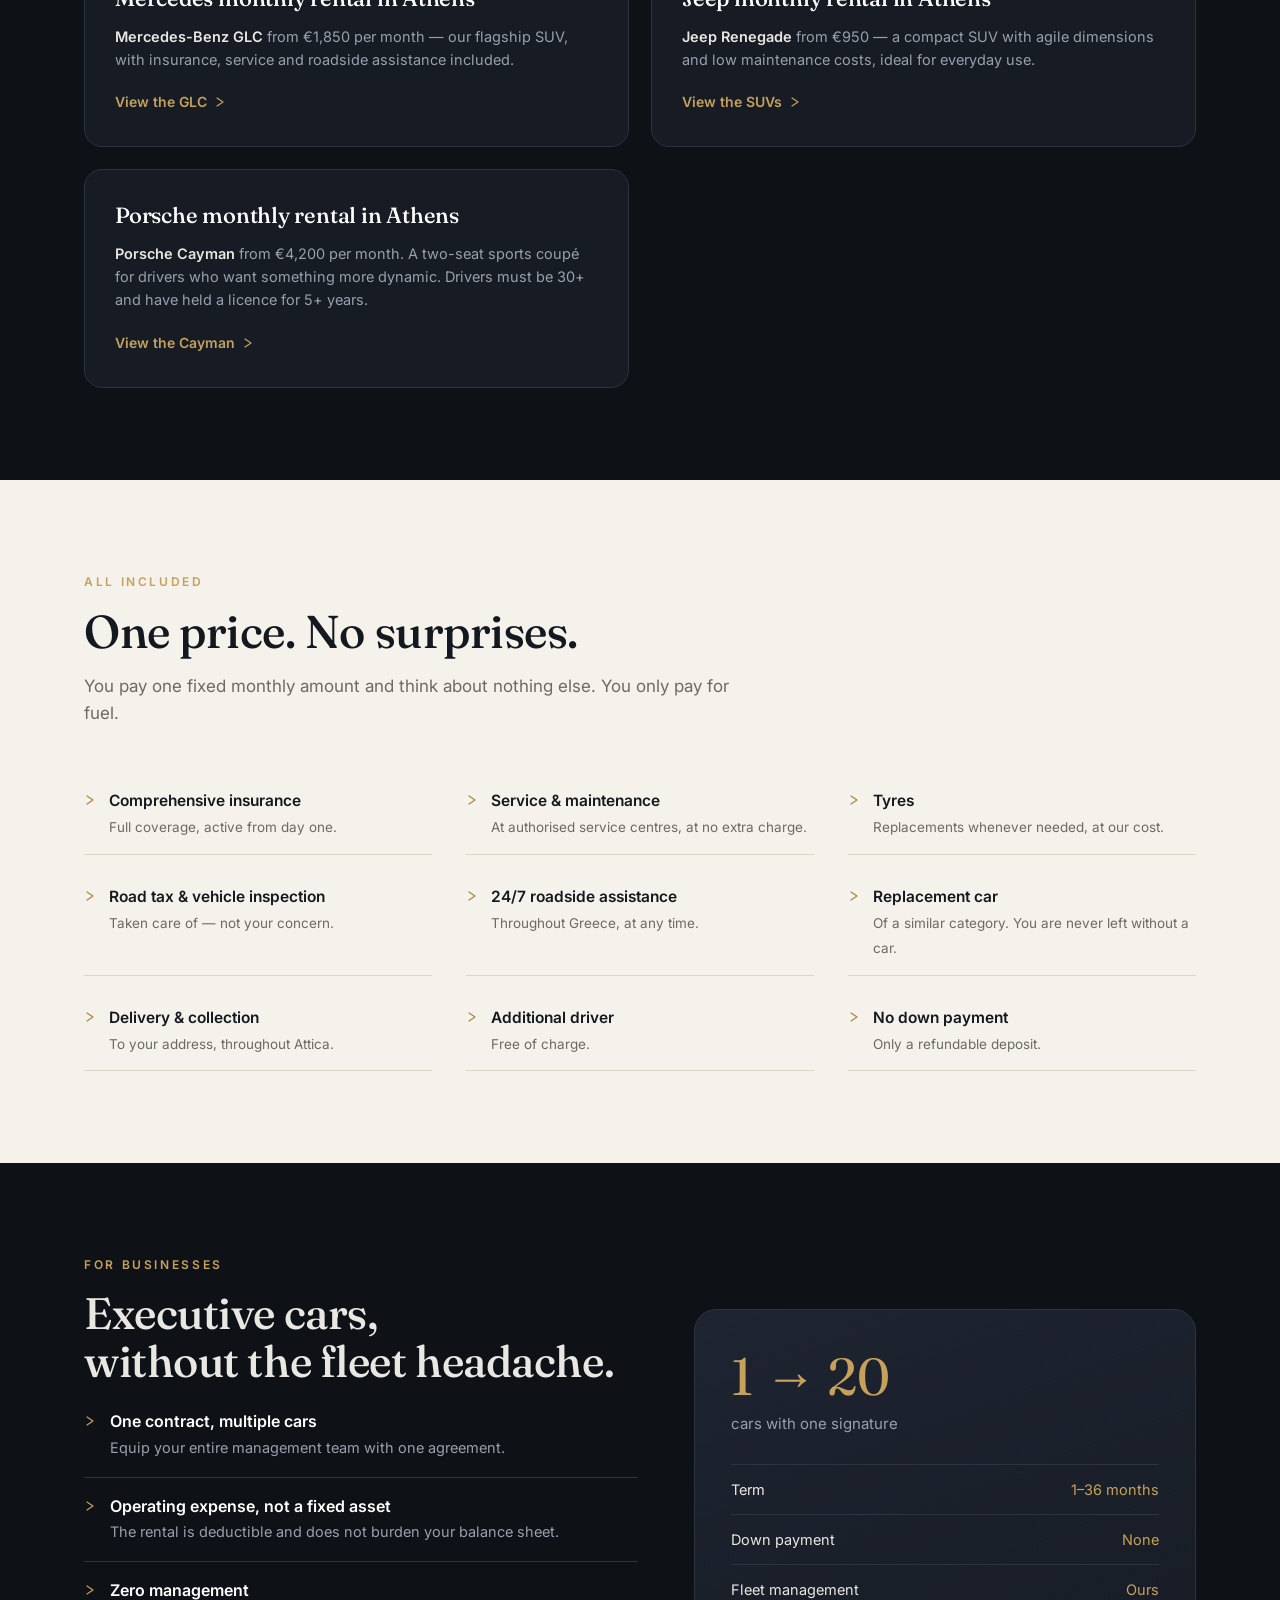
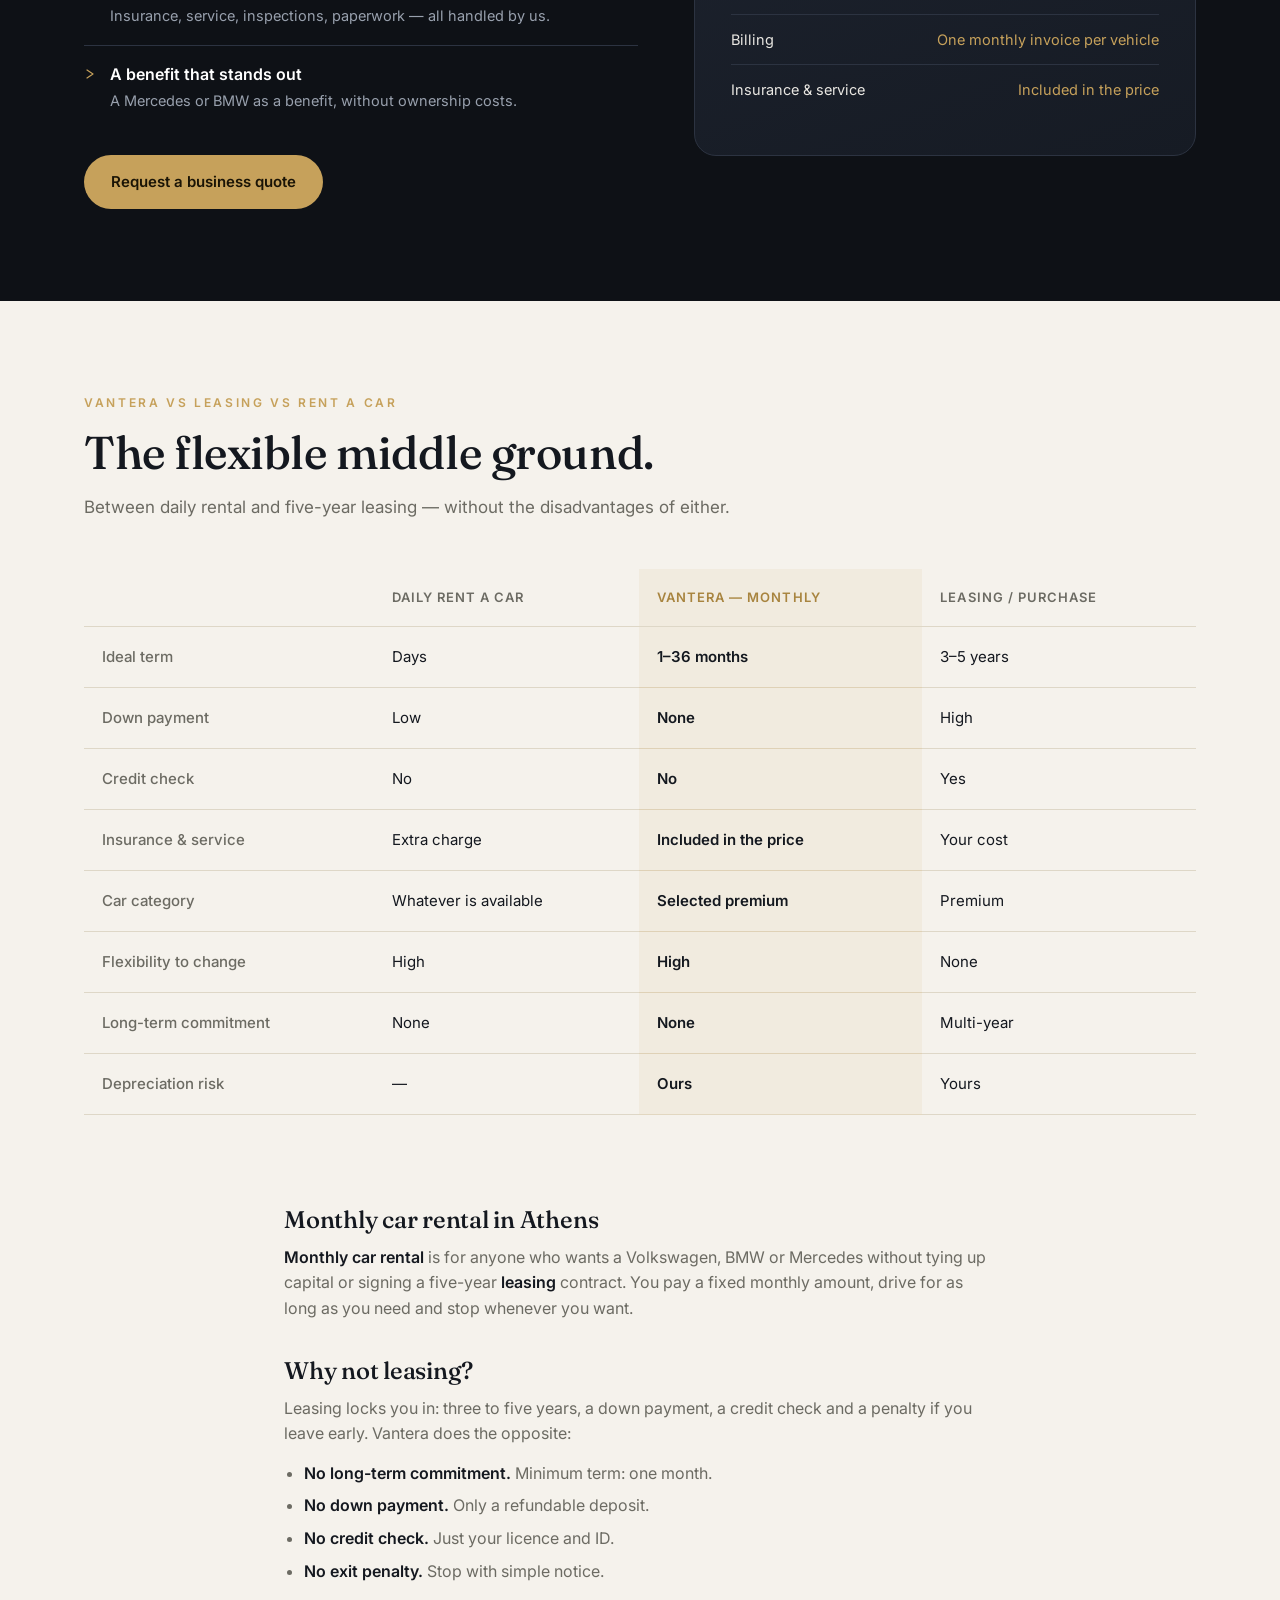
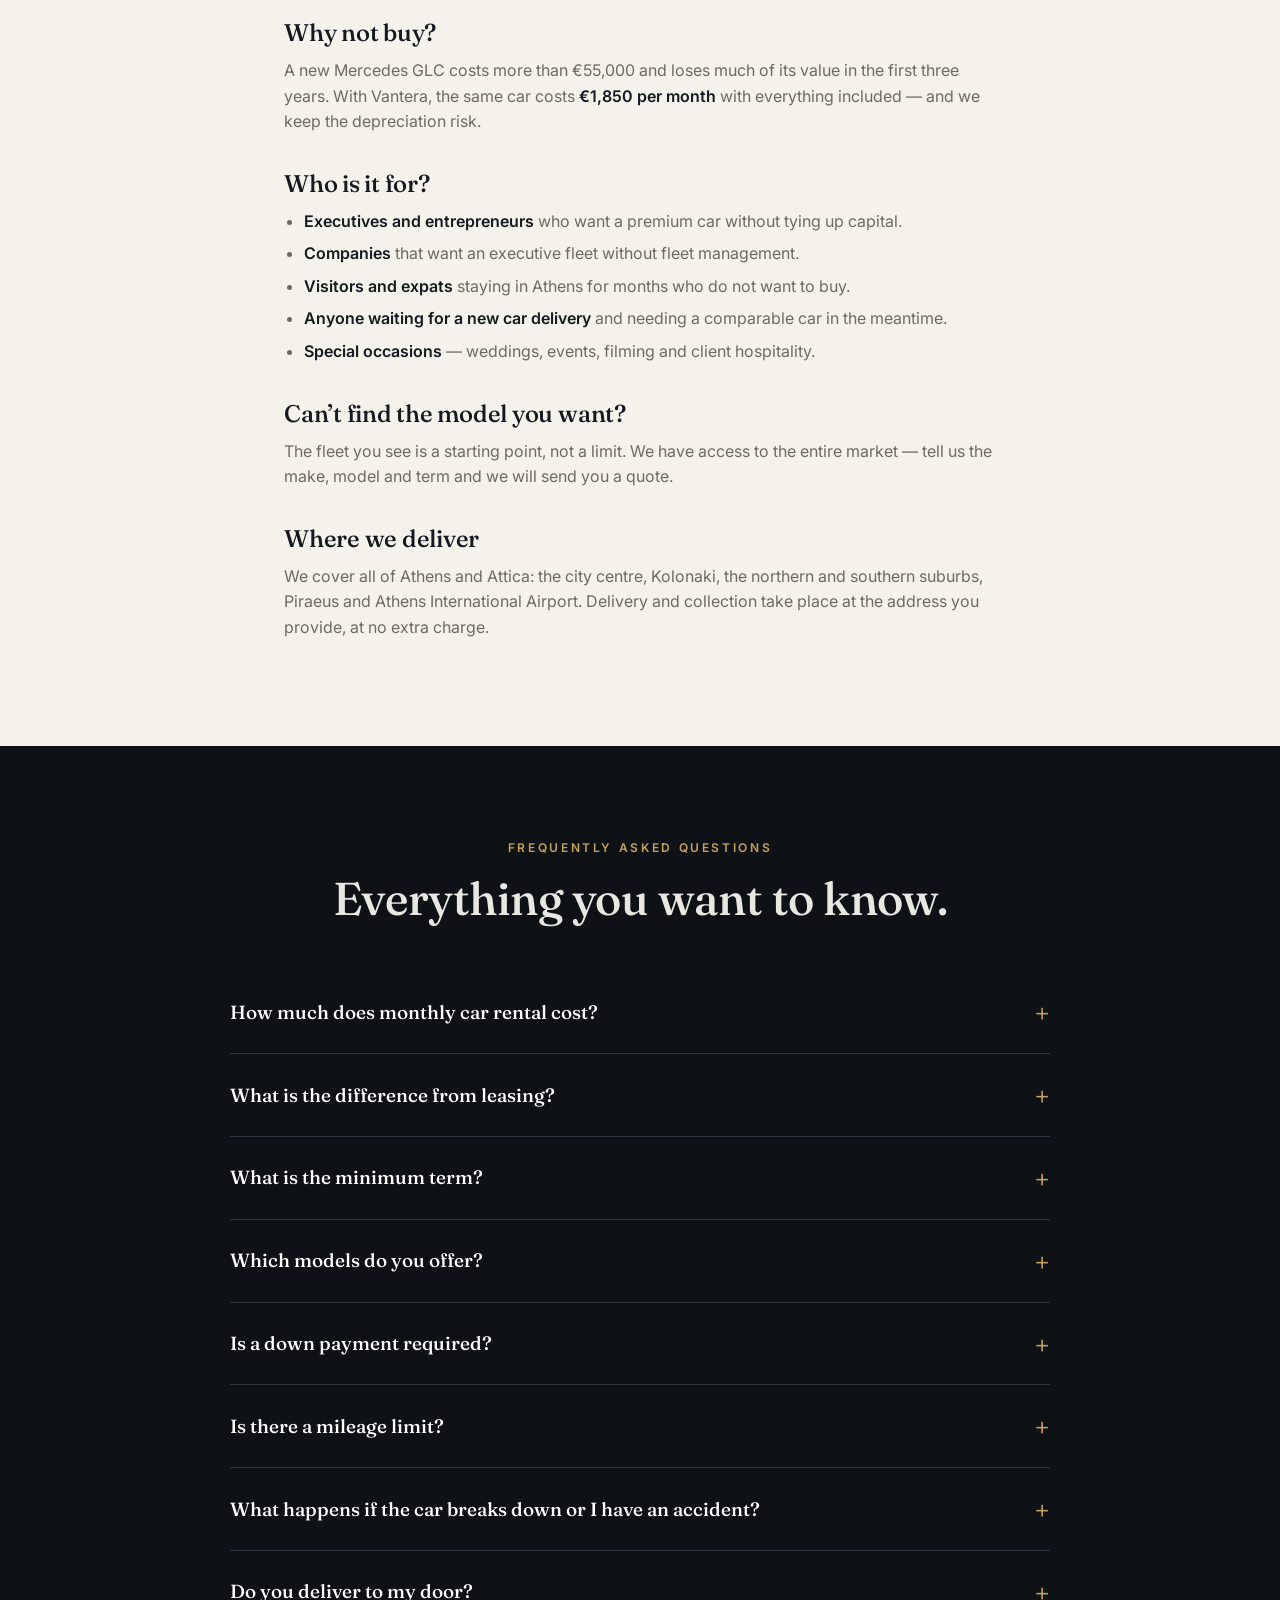
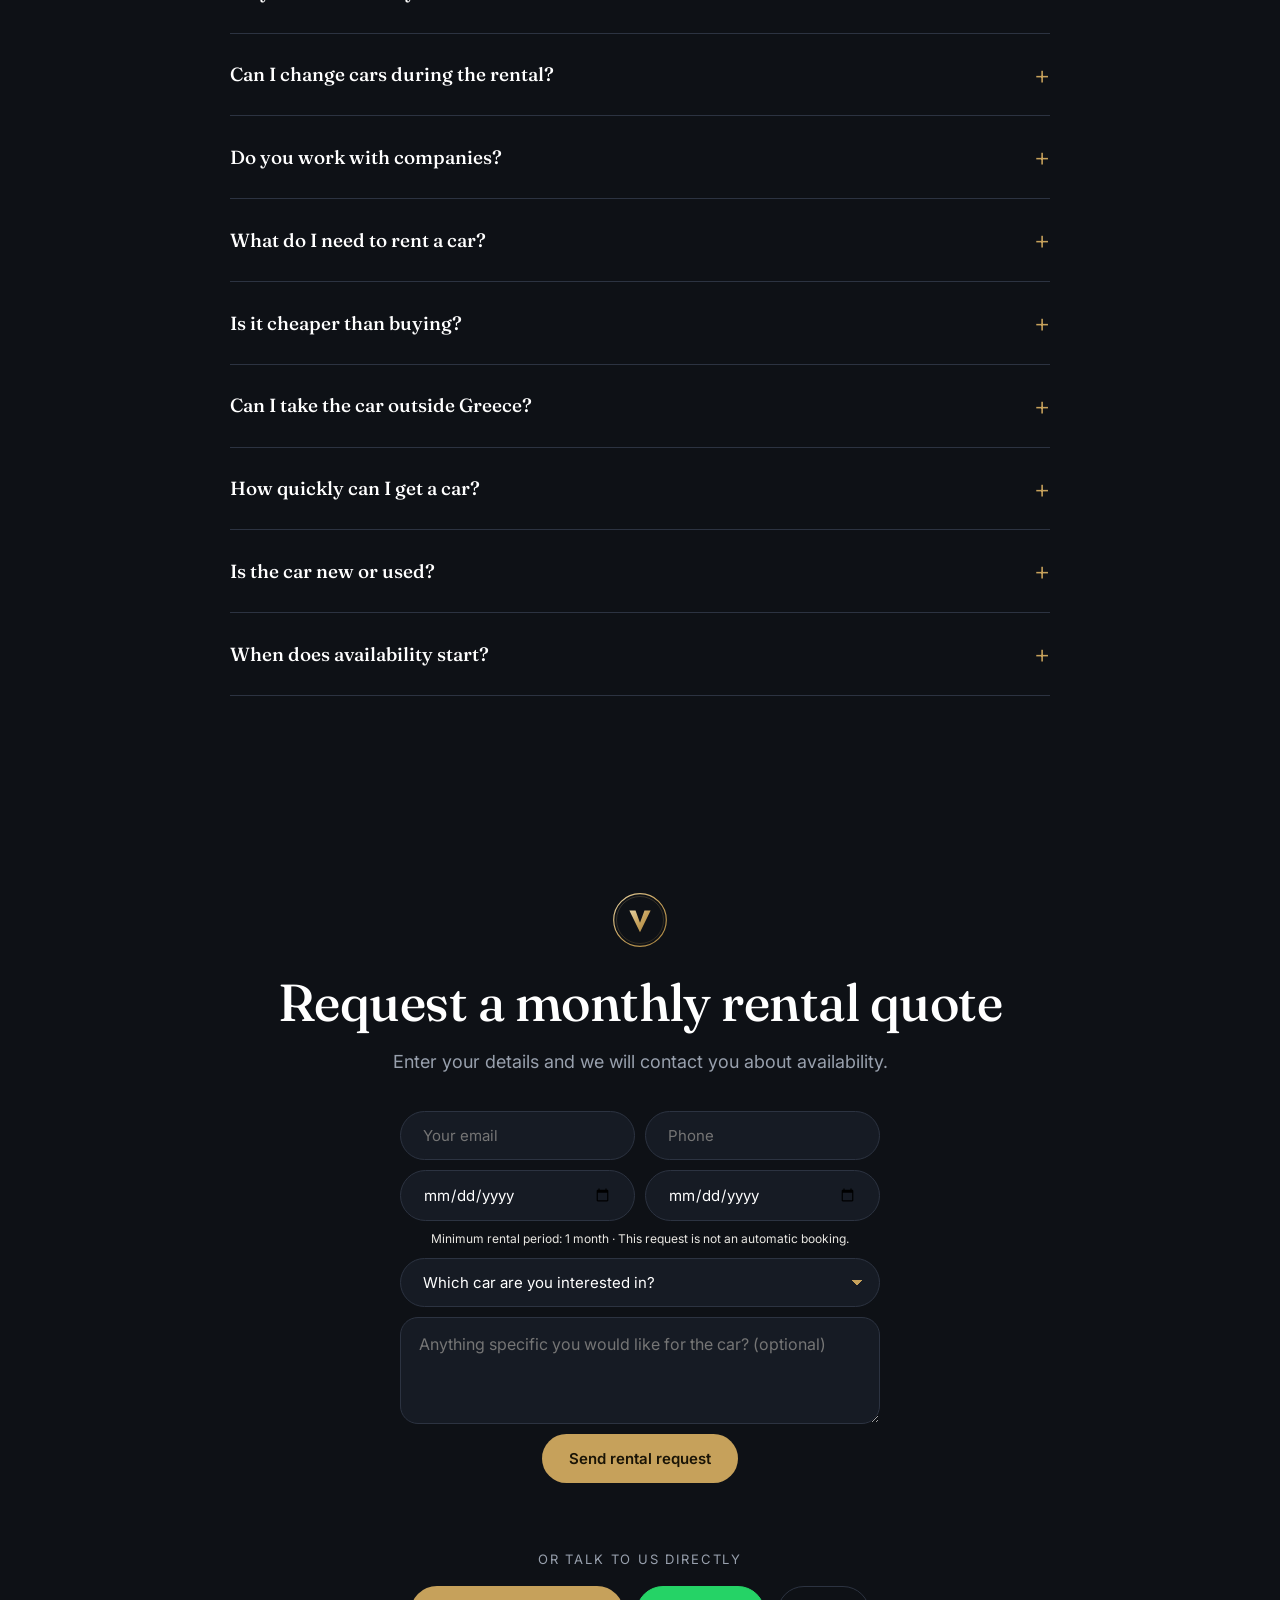
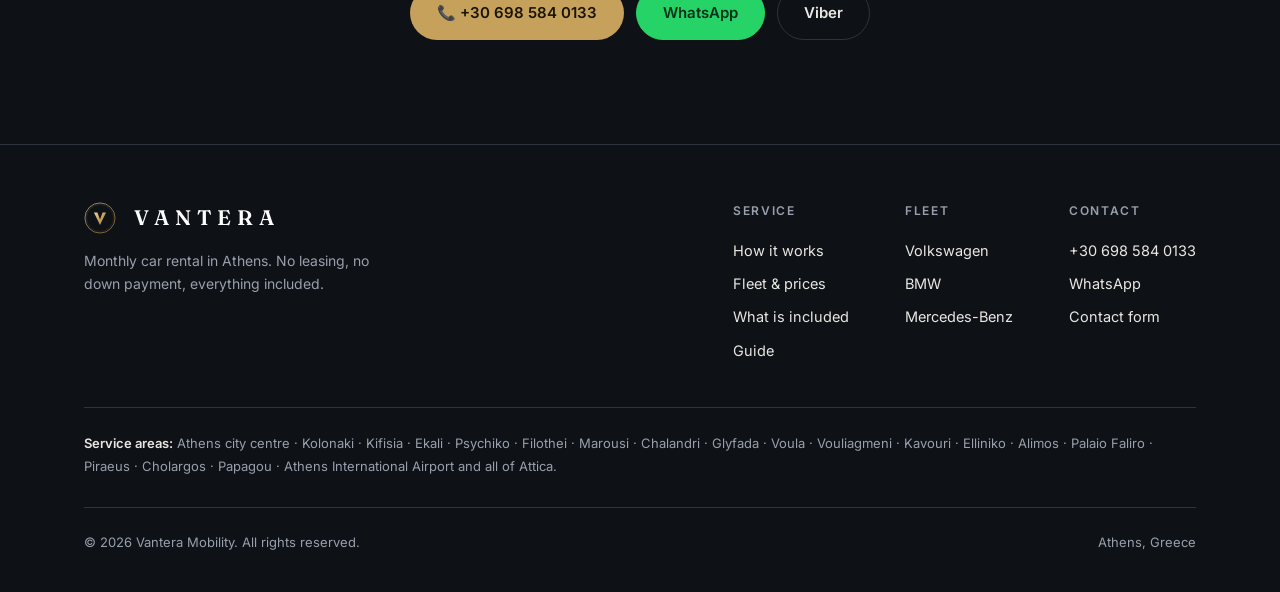
==== commit 6ef7e511: "Add files via upload" ====
--- a/index-en.html
+++ b/index-en.html
@@ -580,8 +580,10 @@
     <div style="display:flex;justify-content:center;margin-bottom:26px"><svg style="width:56px;height:56px" aria-hidden="true"><use href="#v-emblem"/></svg></div>
     <h2>Request a monthly rental quote</h2>
     <p>Enter your details and we will contact you about availability.</p>
-    <form class='form' id='waitForm' method='POST' name='leads'>
-      <input type="hidden" name="form-name" value="leads">
+    <form class='form' id='waitForm' method='POST' action="https://formsubmit.co/ajax/syrarent@gmail.com" name='leads'>
+      <input type="hidden" name="_subject" value="New Vantera monthly rental request">
+      <input type="hidden" name="_template" value="table">
+      <input type="hidden" name="_captcha" value="false">
       <p style="display:none"><label>Do not fill in: <input name="company"></label></p>
       <label for="email" class="sr-only">Email</label>
       <input type="email" id="email" name="email" placeholder="Your email" required autocomplete="email">
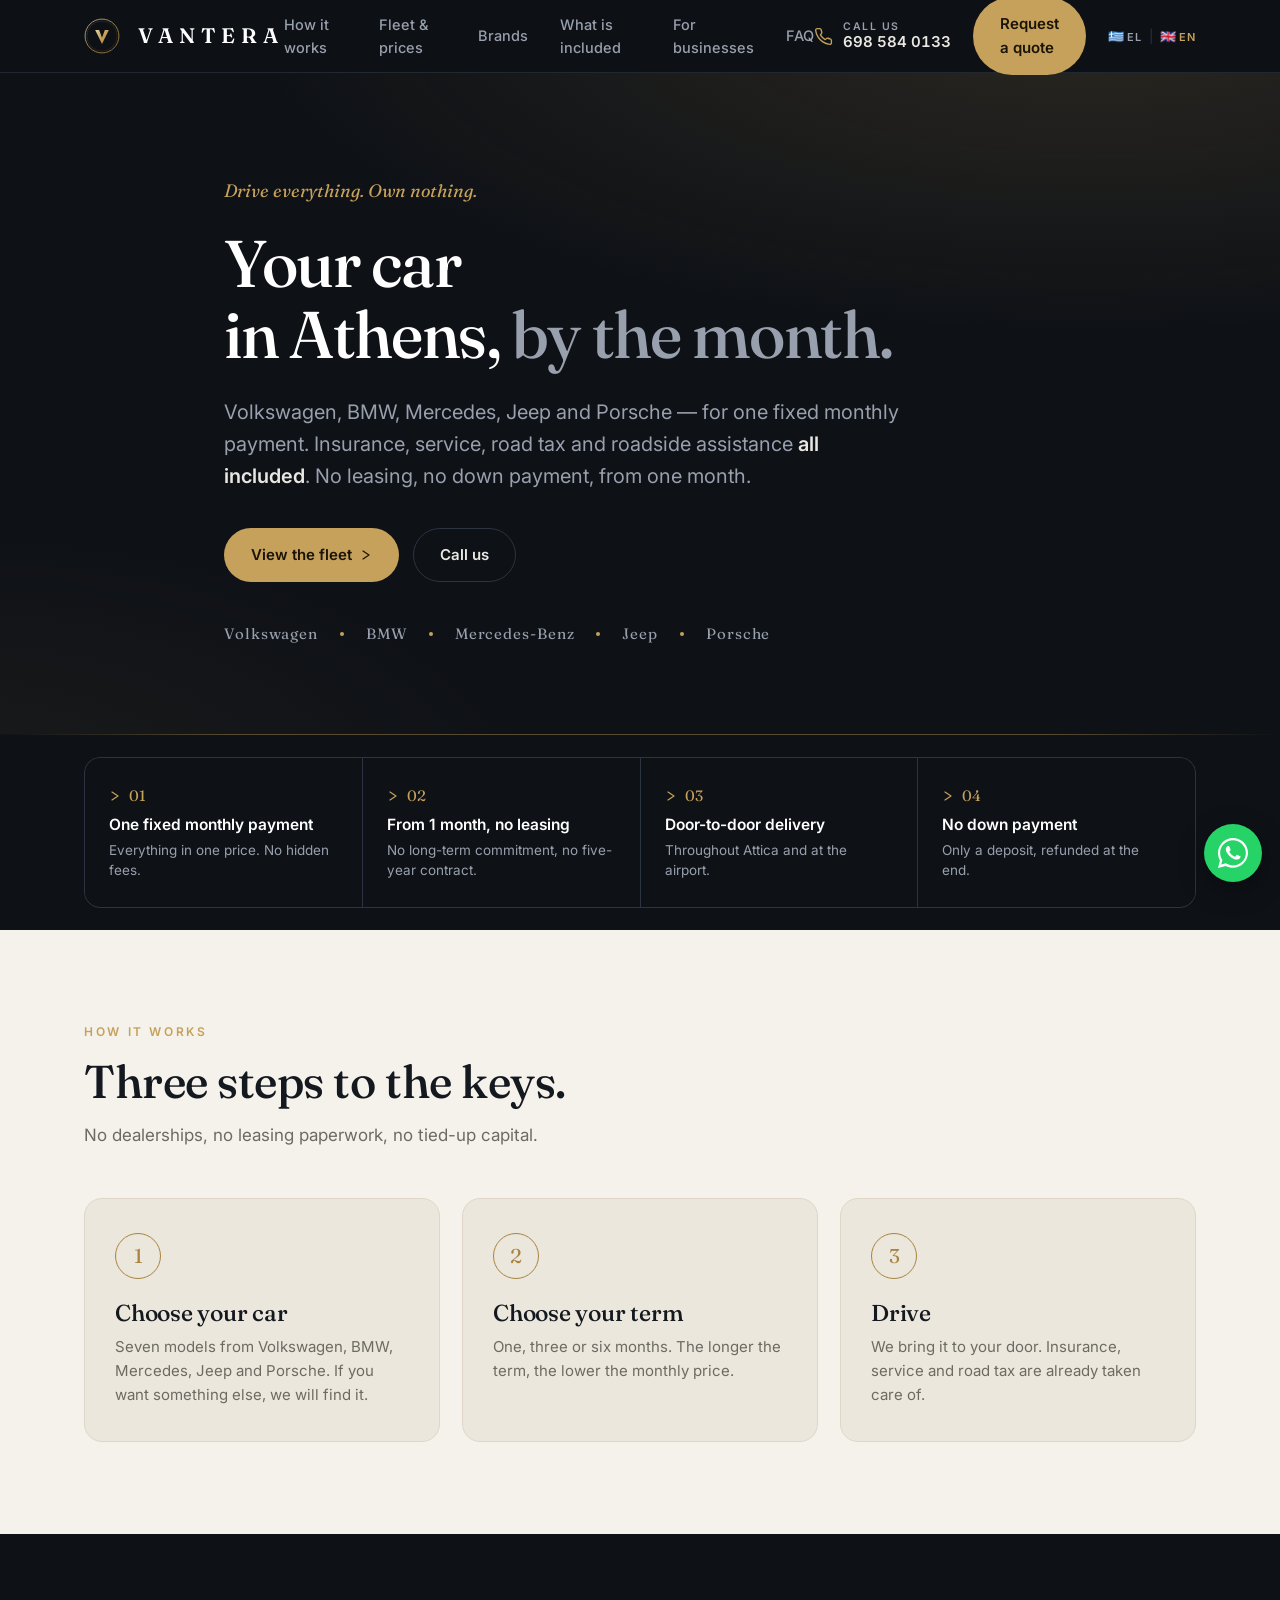
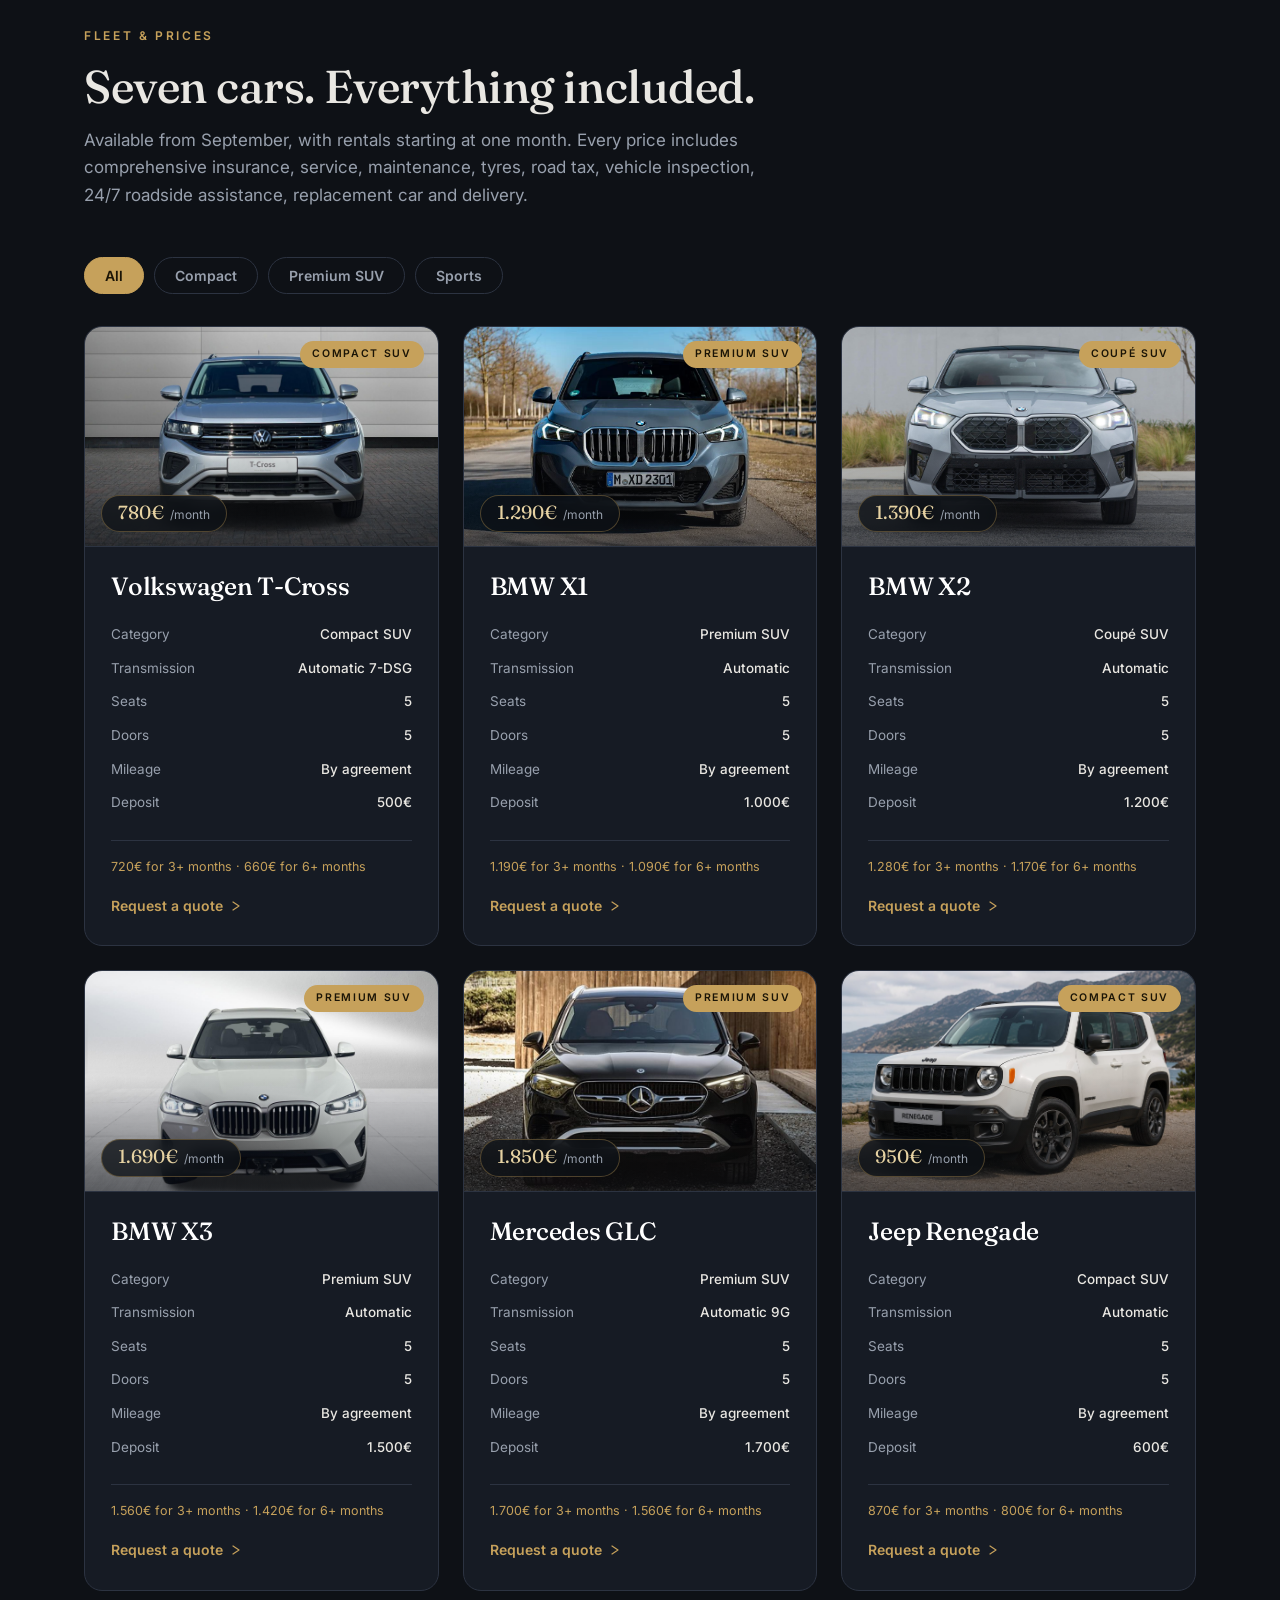
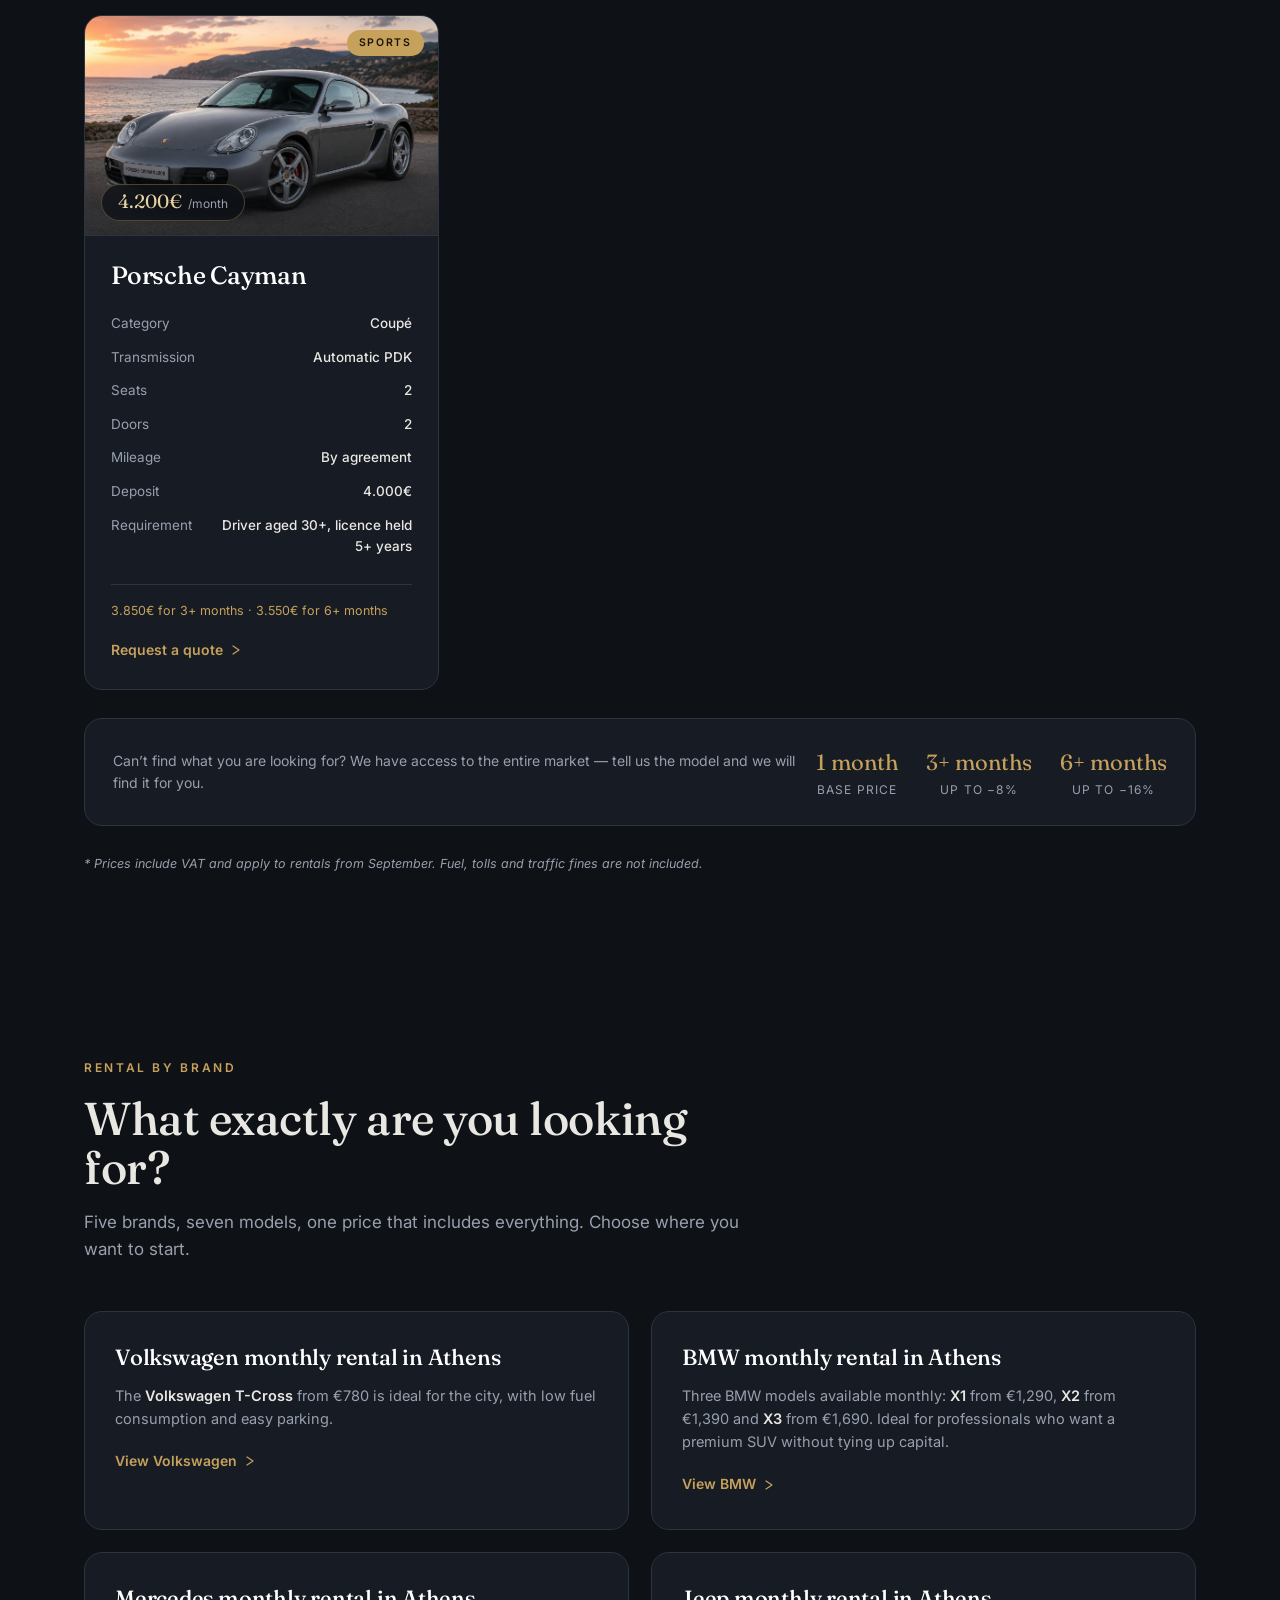
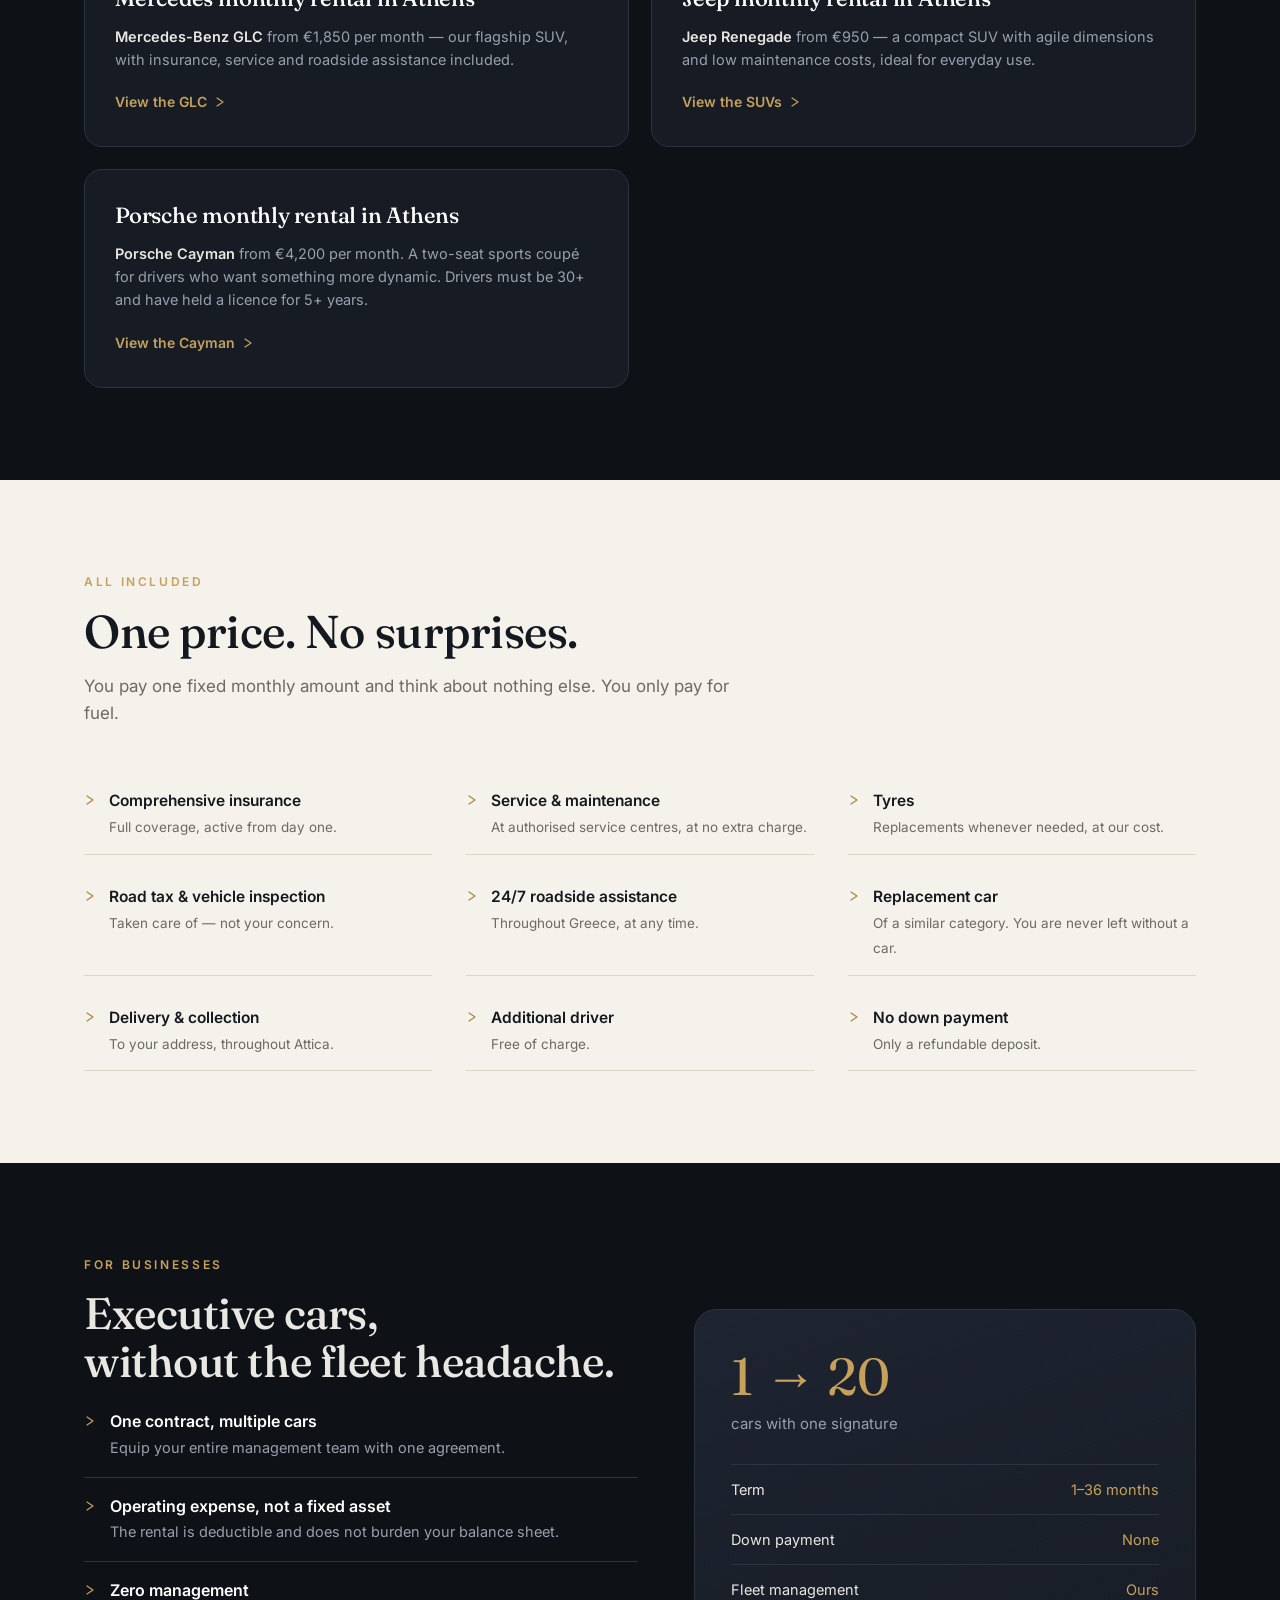
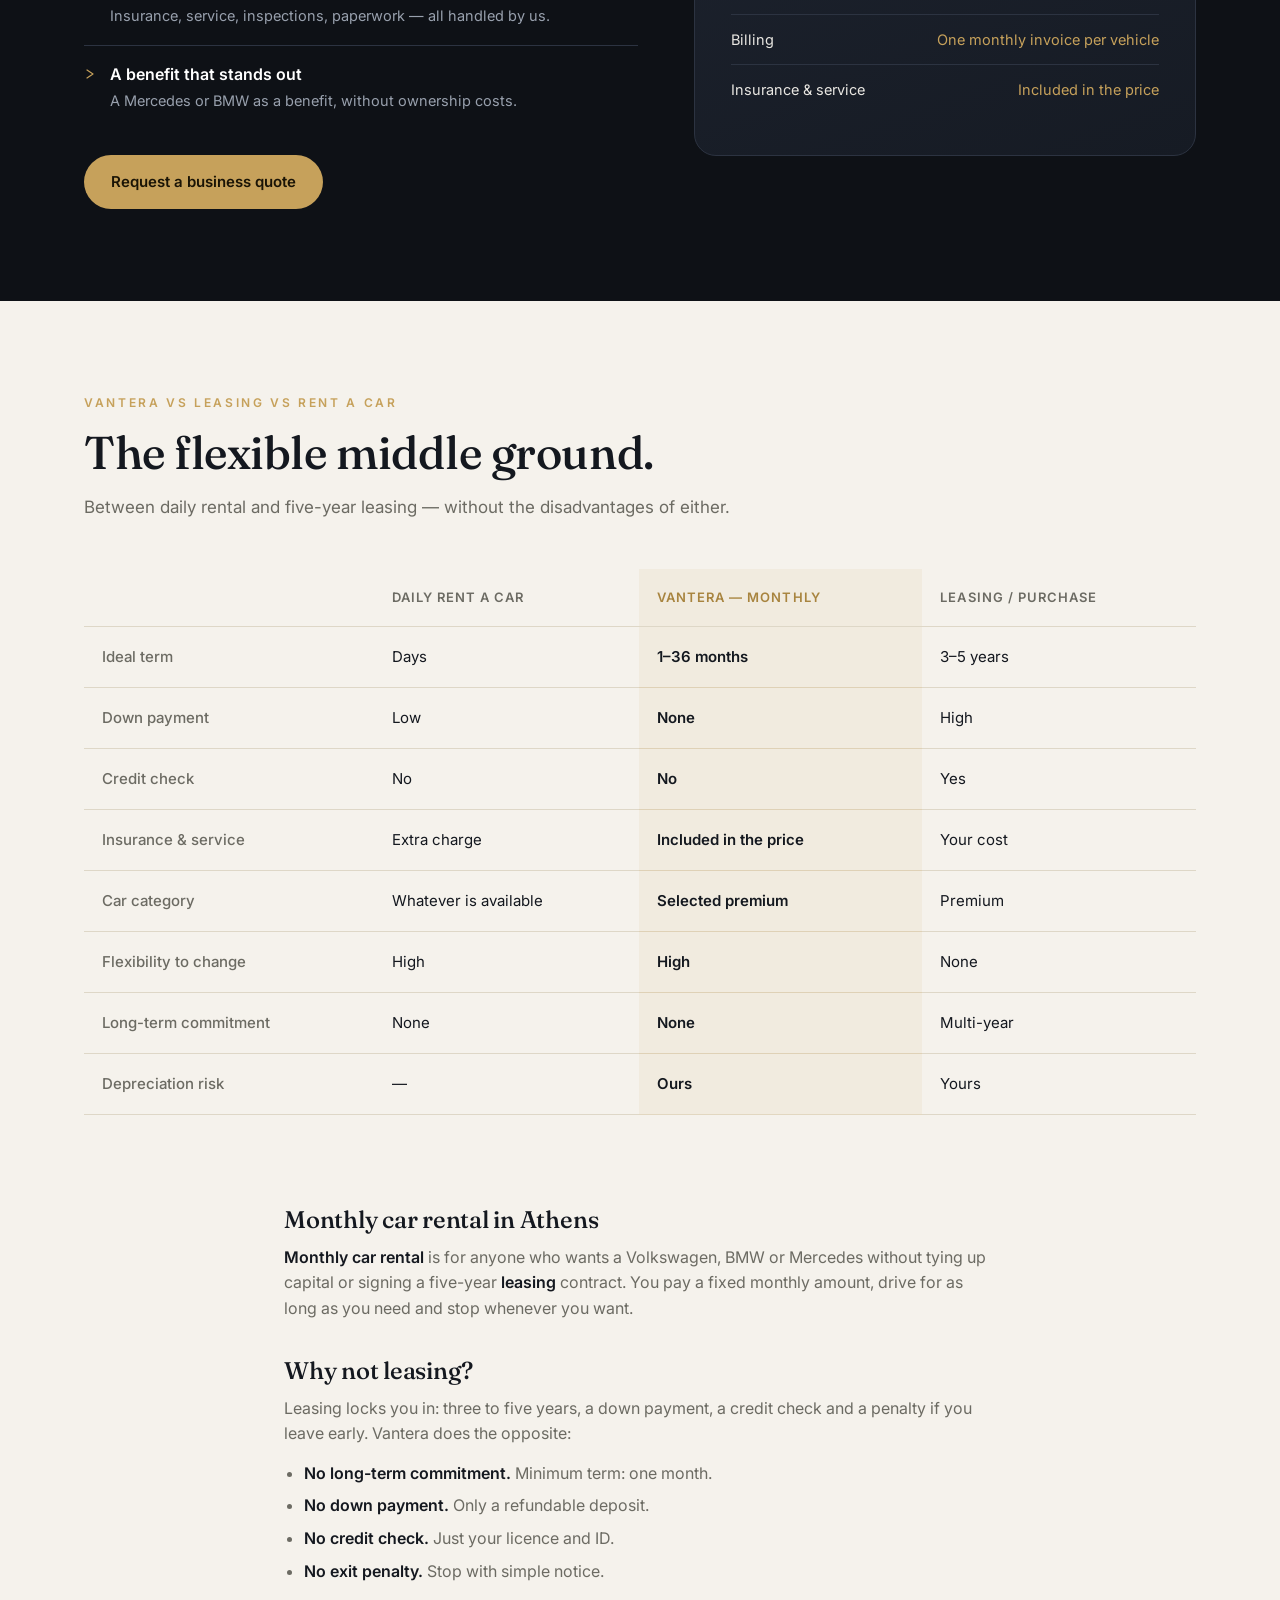
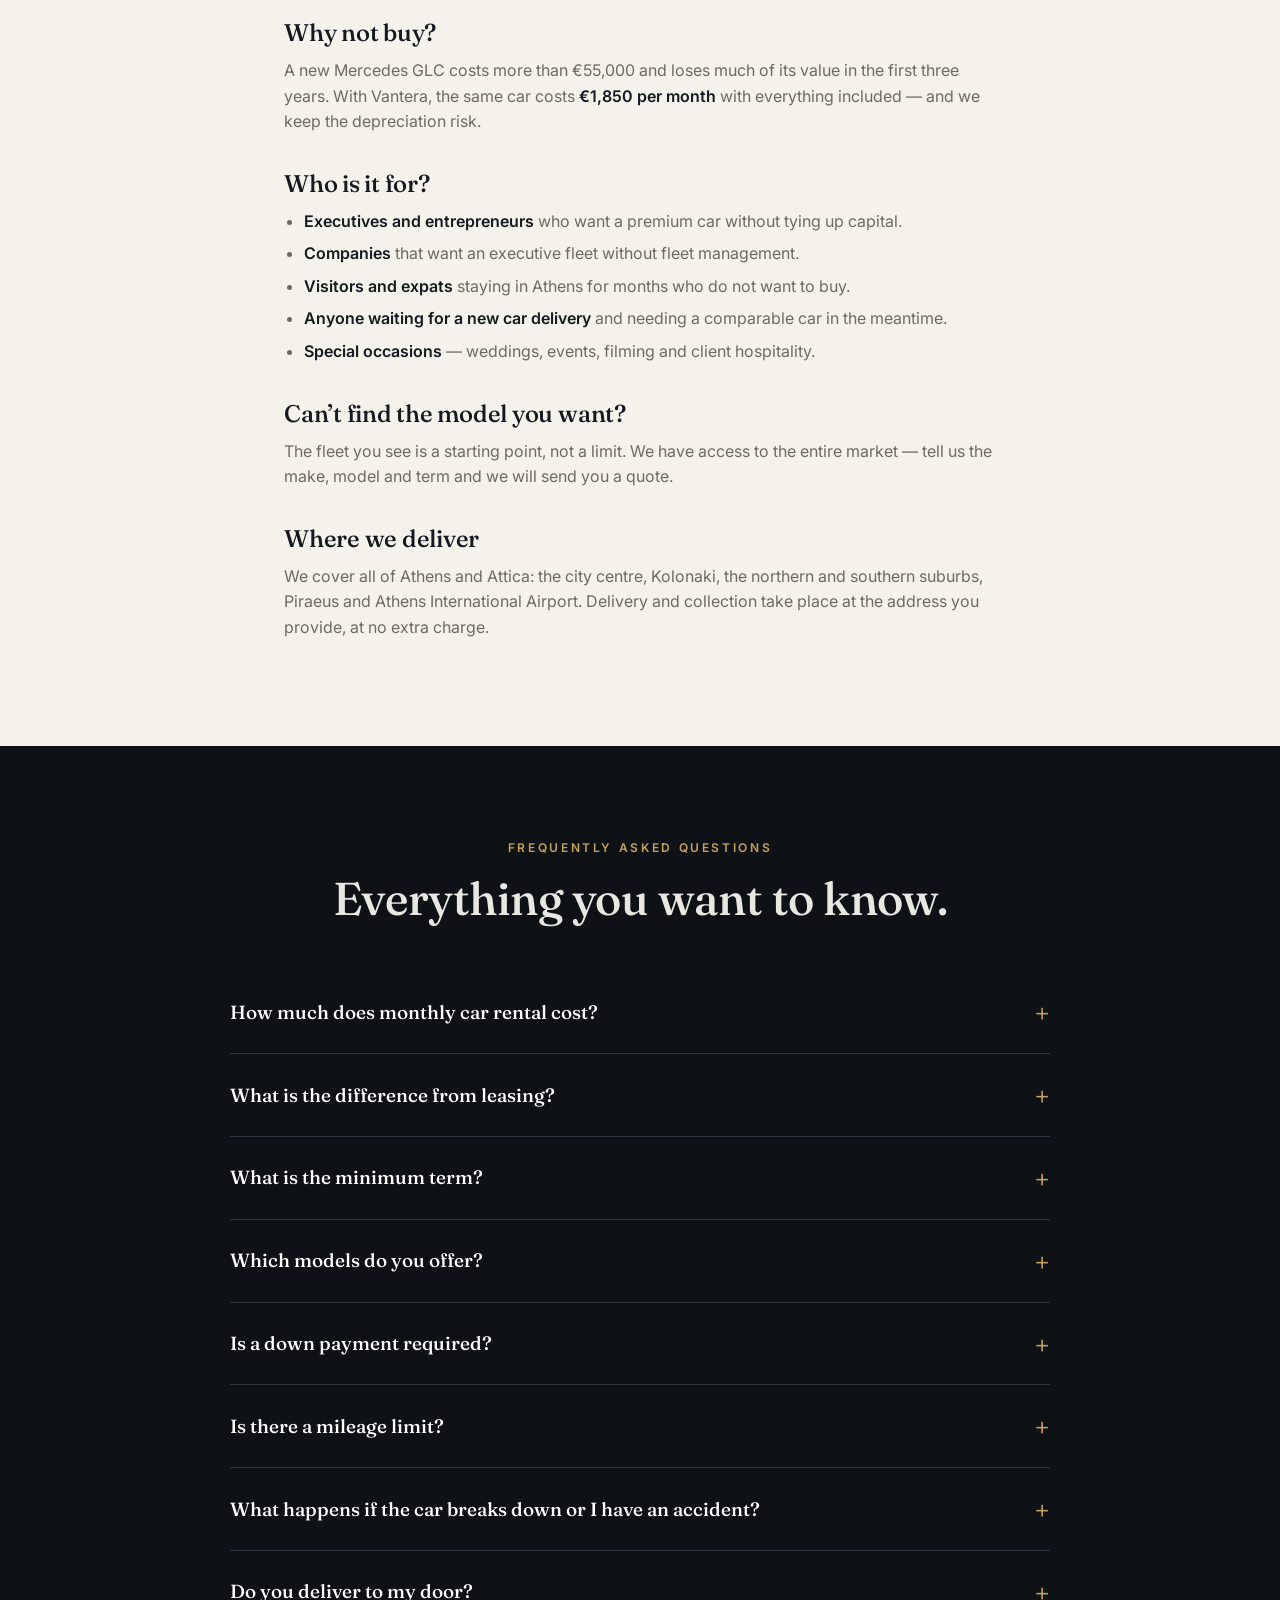
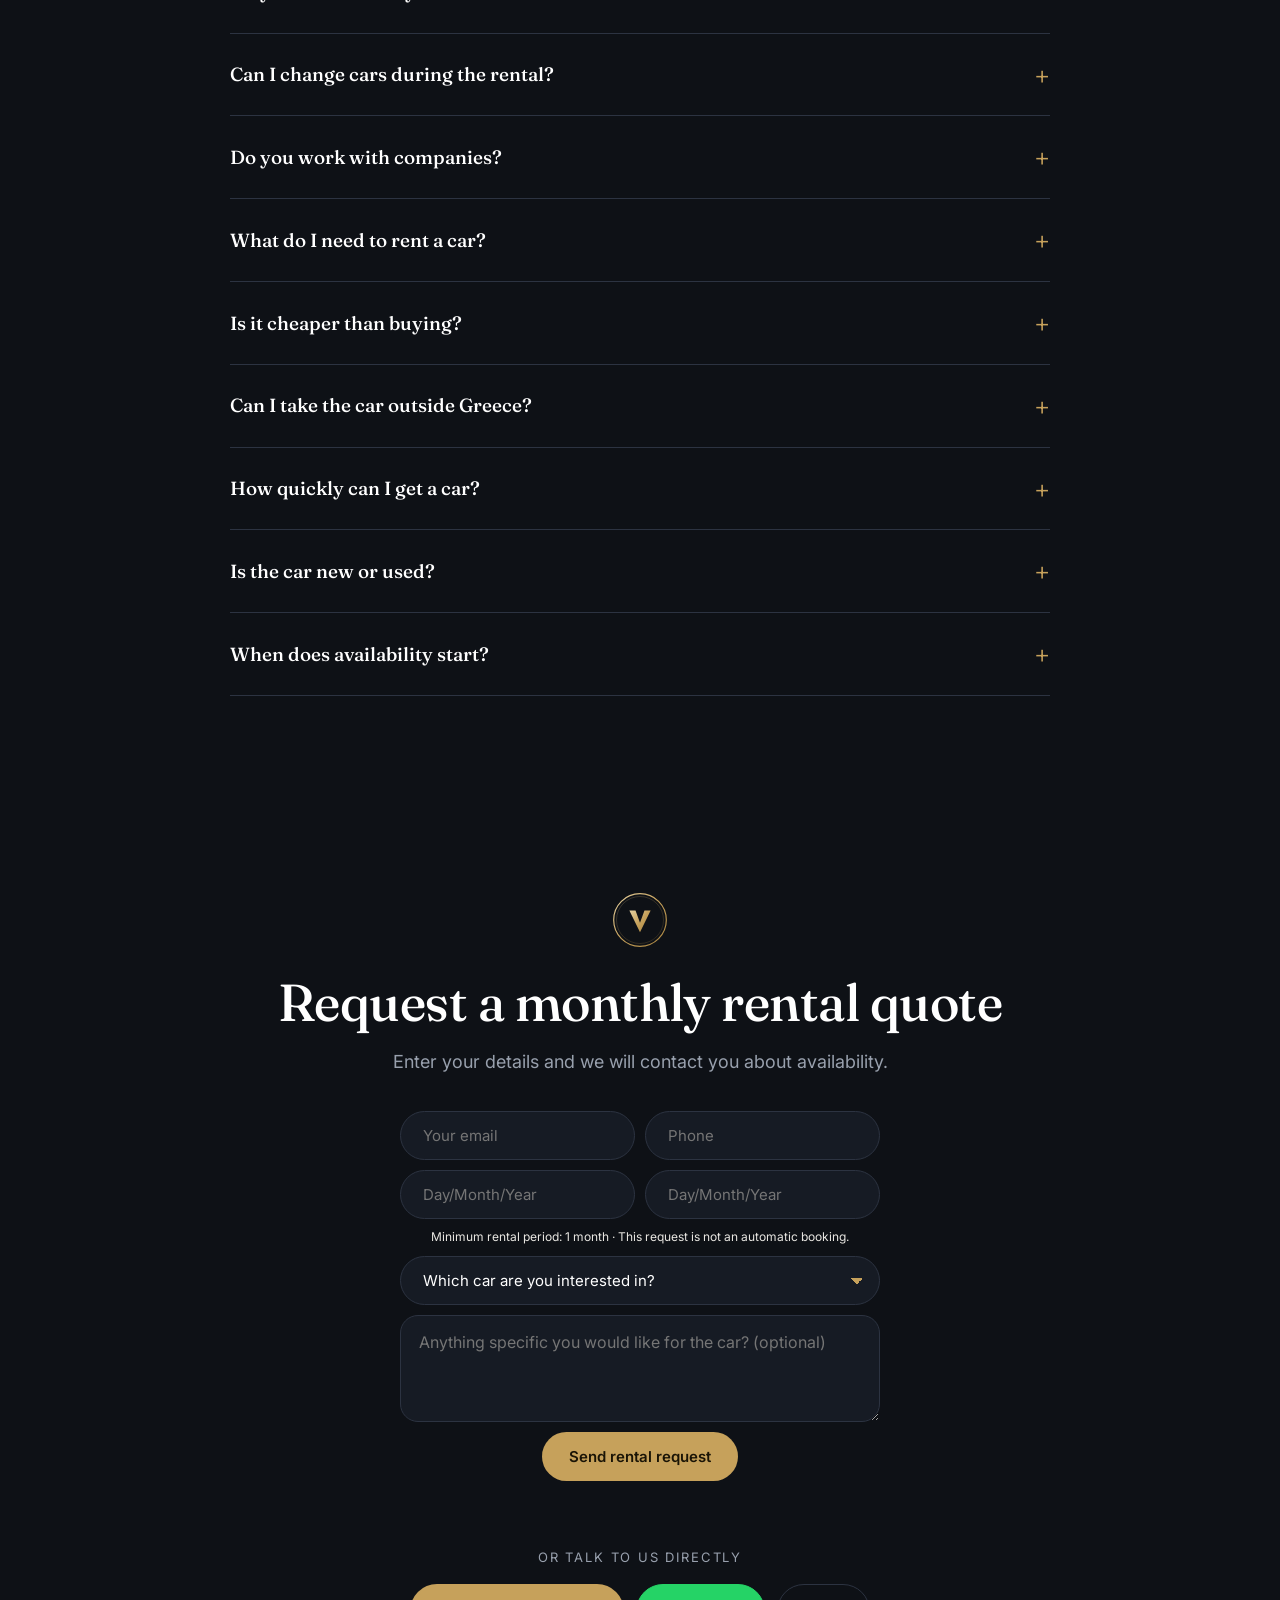
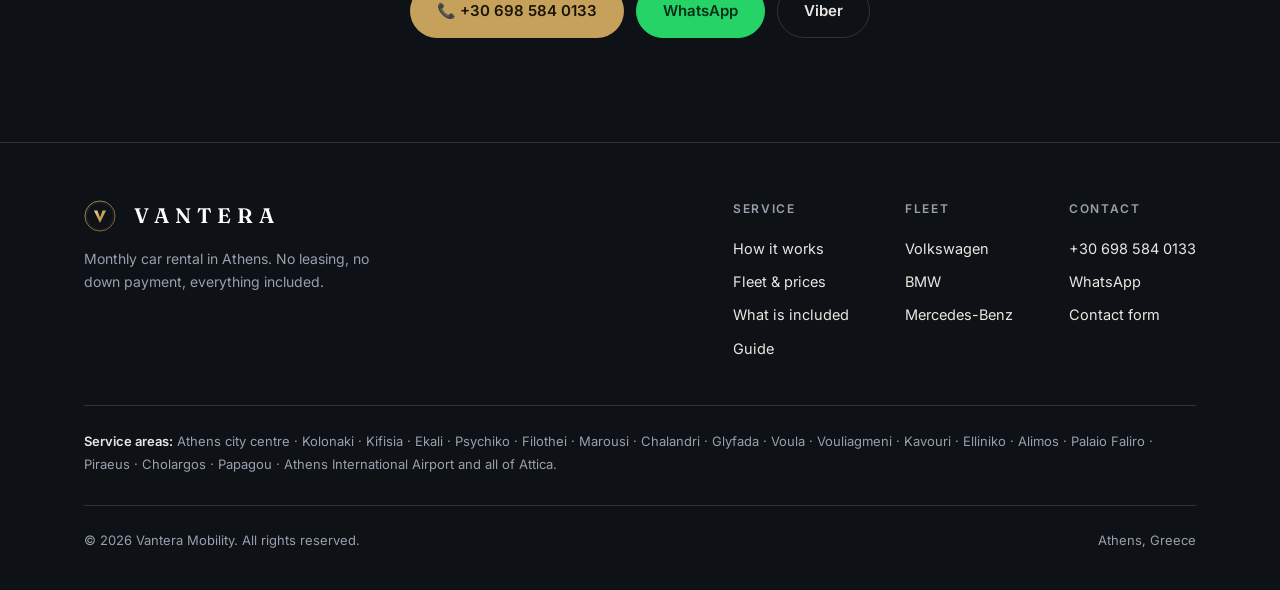
==== commit fc417b2b: "Add files via upload" ====
--- a/index-en.html
+++ b/index-en.html
@@ -590,9 +590,9 @@
       <label for="phone" class="sr-only">Phone</label>
       <input type="tel" id="phone" name="phone" placeholder="Phone" required autocomplete="tel">
       <label for="startDate" class="sr-only">Rental start date</label>
-      <input type="date" id="startDate" name="start_date" required aria-label="Rental start date">
+      <input type="text" id="startDate" name="start_date" placeholder="Day/Month/Year" required aria-label="Rental start date" autocomplete="off">
       <label for="endDate" class="sr-only">Rental end date</label>
-      <input type="date" id="endDate" name="end_date" required aria-label="Rental end date">
+      <input type="text" id="endDate" name="end_date" placeholder="Day/Month/Year" required aria-label="Rental end date" autocomplete="off">
       <div class="form-hint">Minimum rental period: 1 month · This request is not an automatic booking.</div>
       <label for="car" class="sr-only">Car</label>
       <select id="car" name="car" aria-label="Car you are interested in">
@@ -668,6 +668,9 @@
   </svg>
 </a>
 
+<link rel="stylesheet" href="https://cdn.jsdelivr.net/npm/flatpickr/dist/flatpickr.min.css">
+<script src="https://cdn.jsdelivr.net/npm/flatpickr"></script>
+<script src="https://cdn.jsdelivr.net/npm/flatpickr/dist/l10n/gr.js"></script>
 <script src="script.js"></script>
 </body>
 </html>
